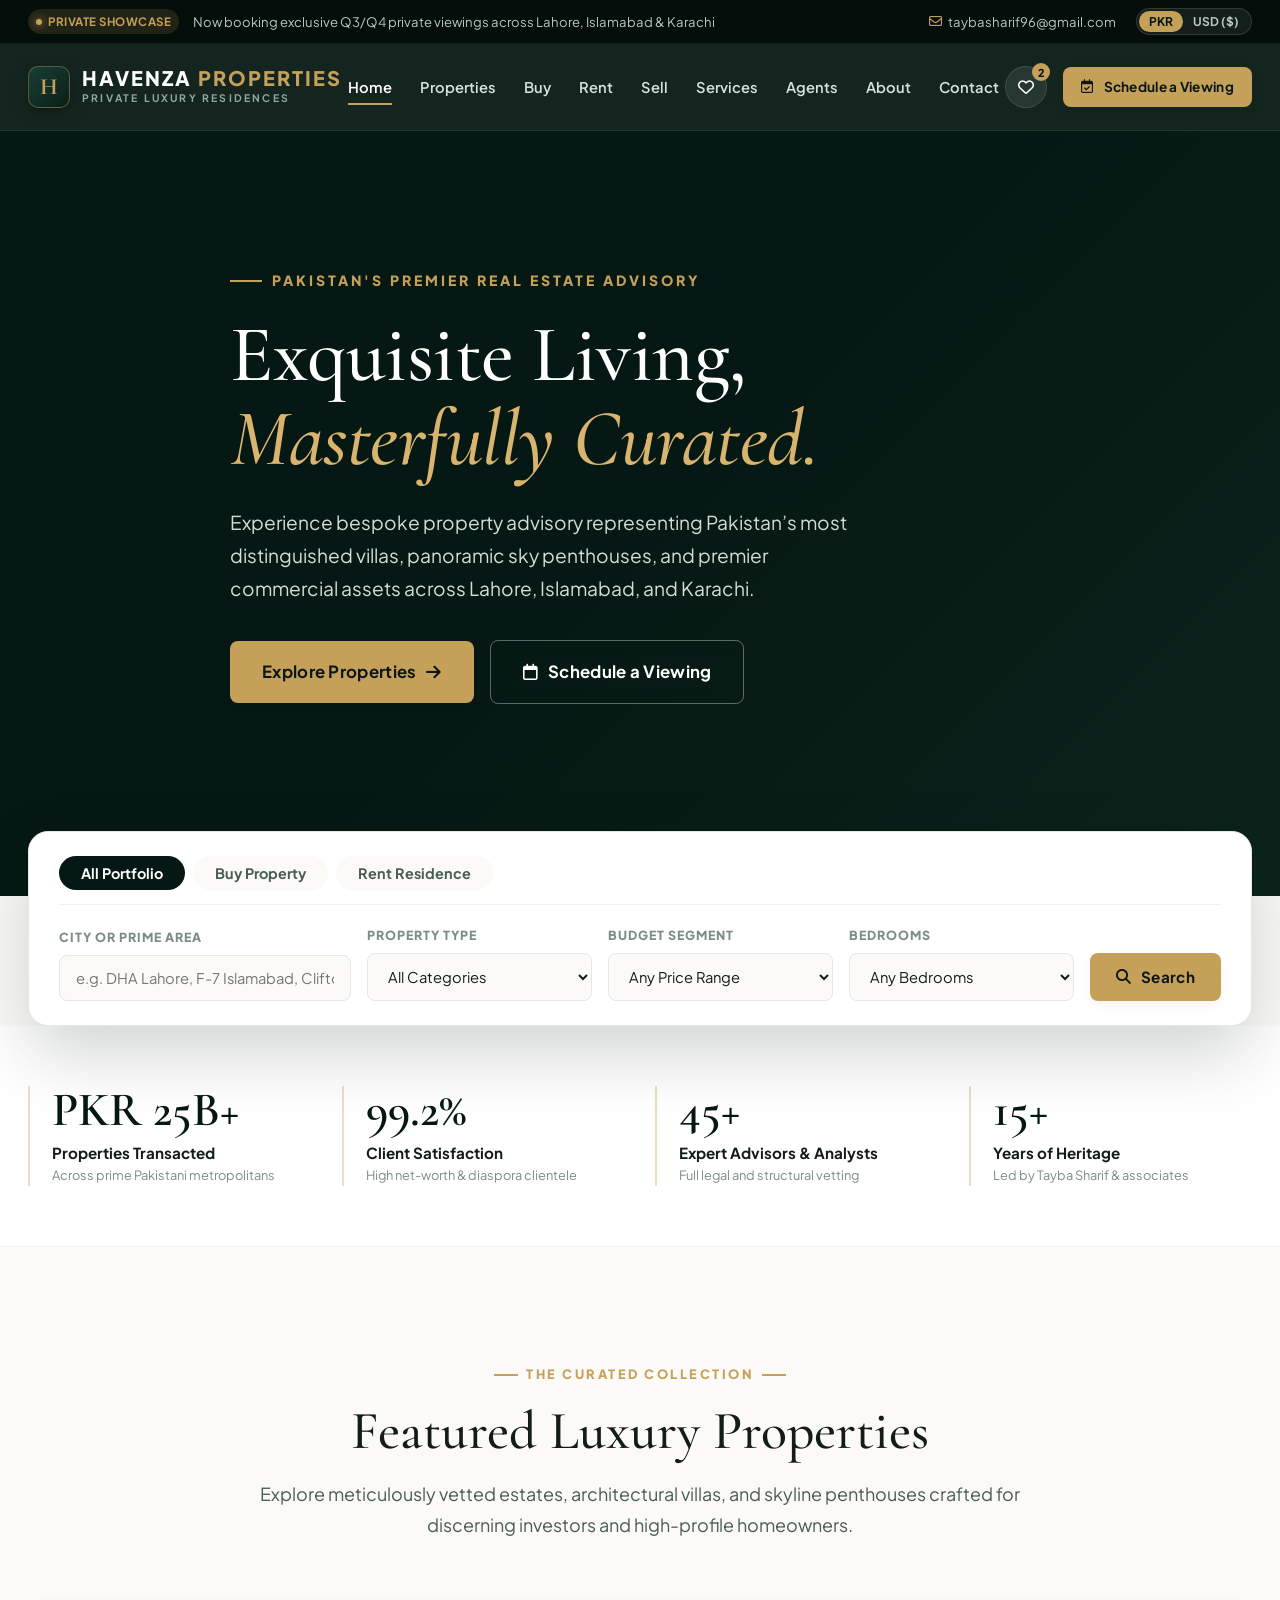
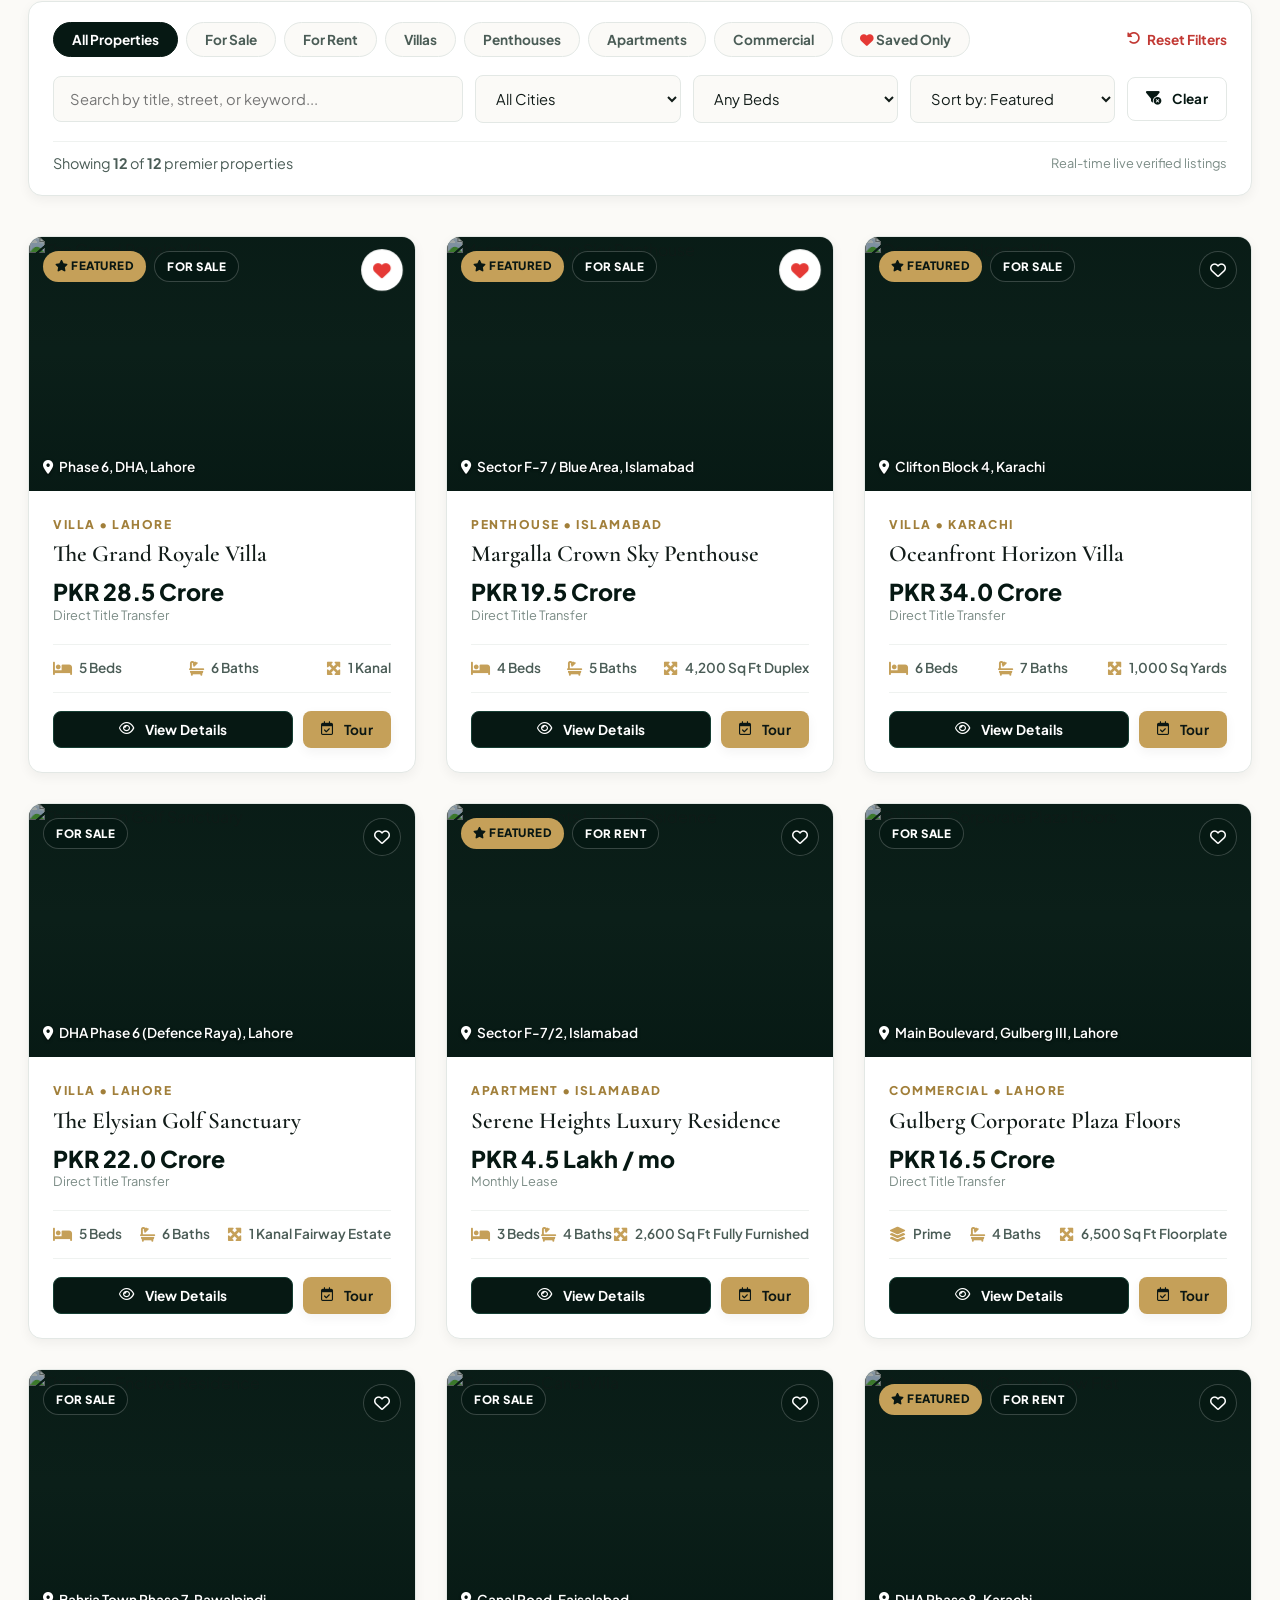
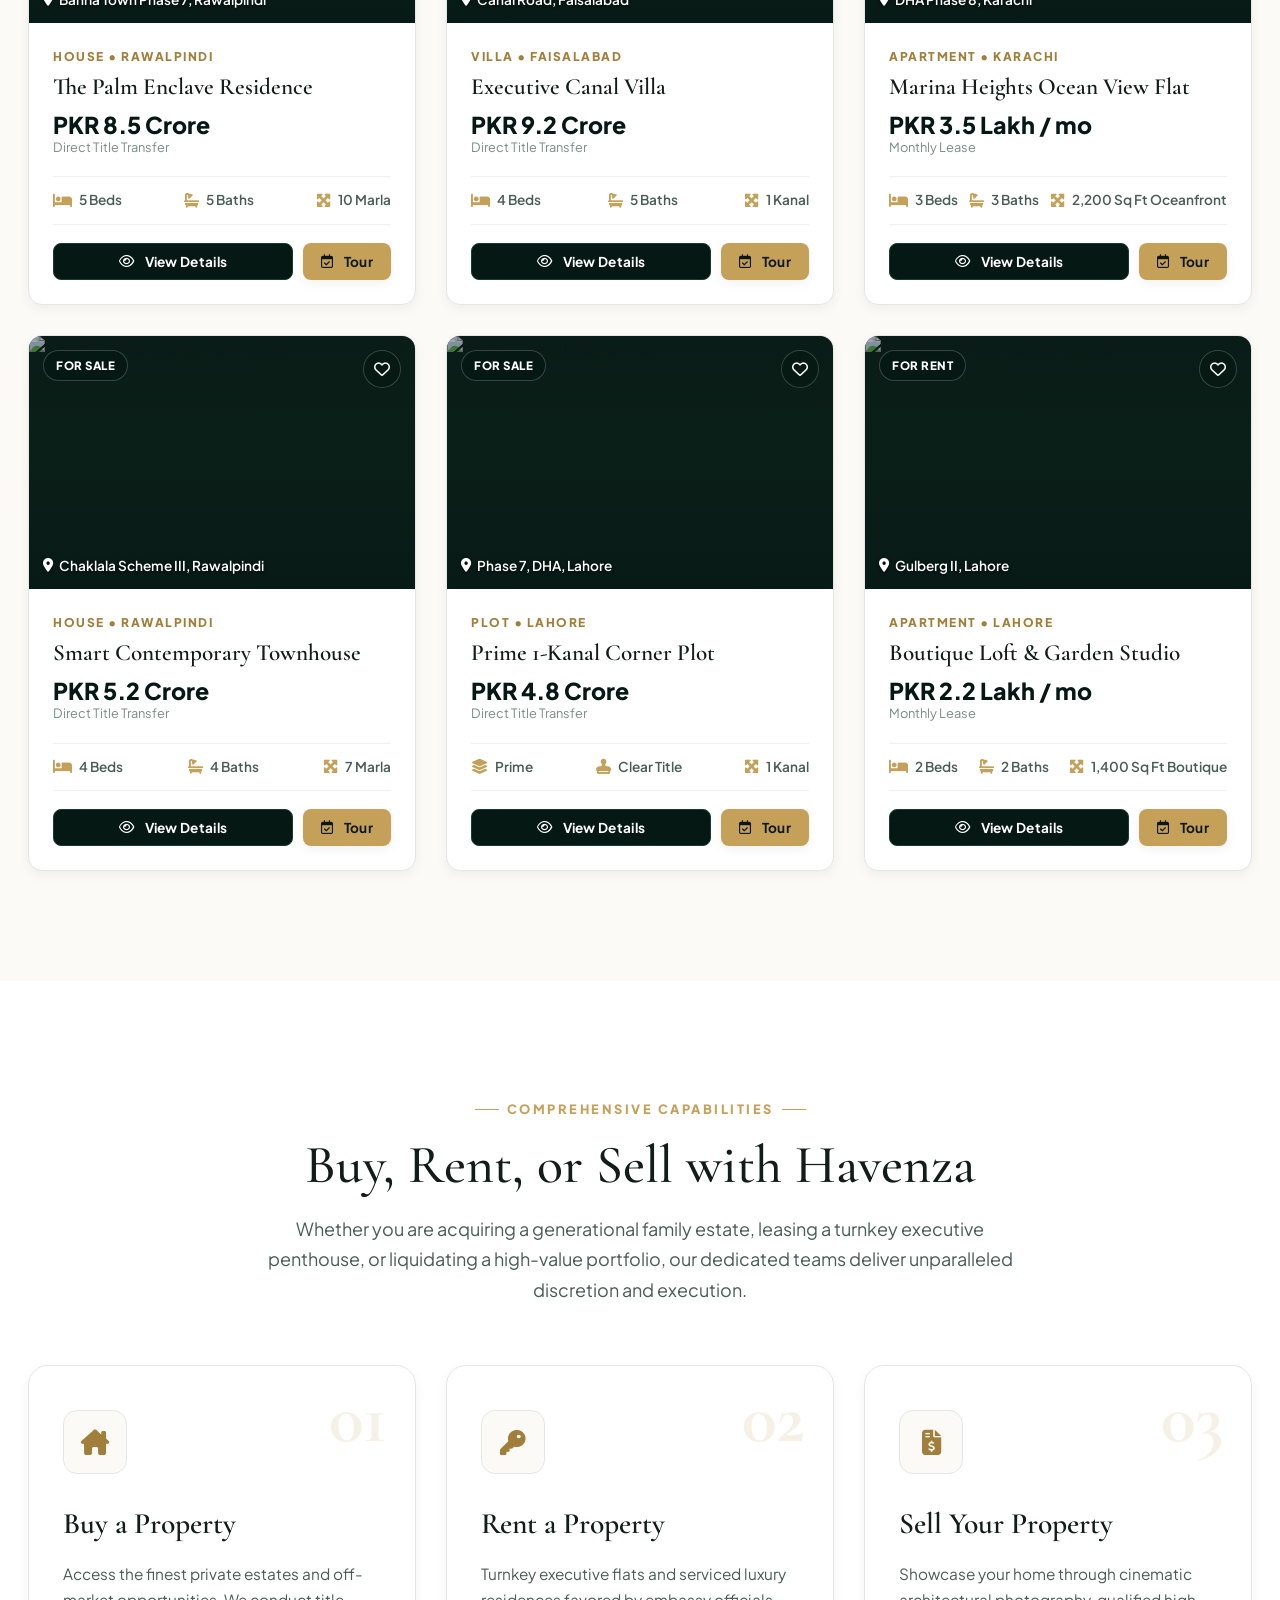
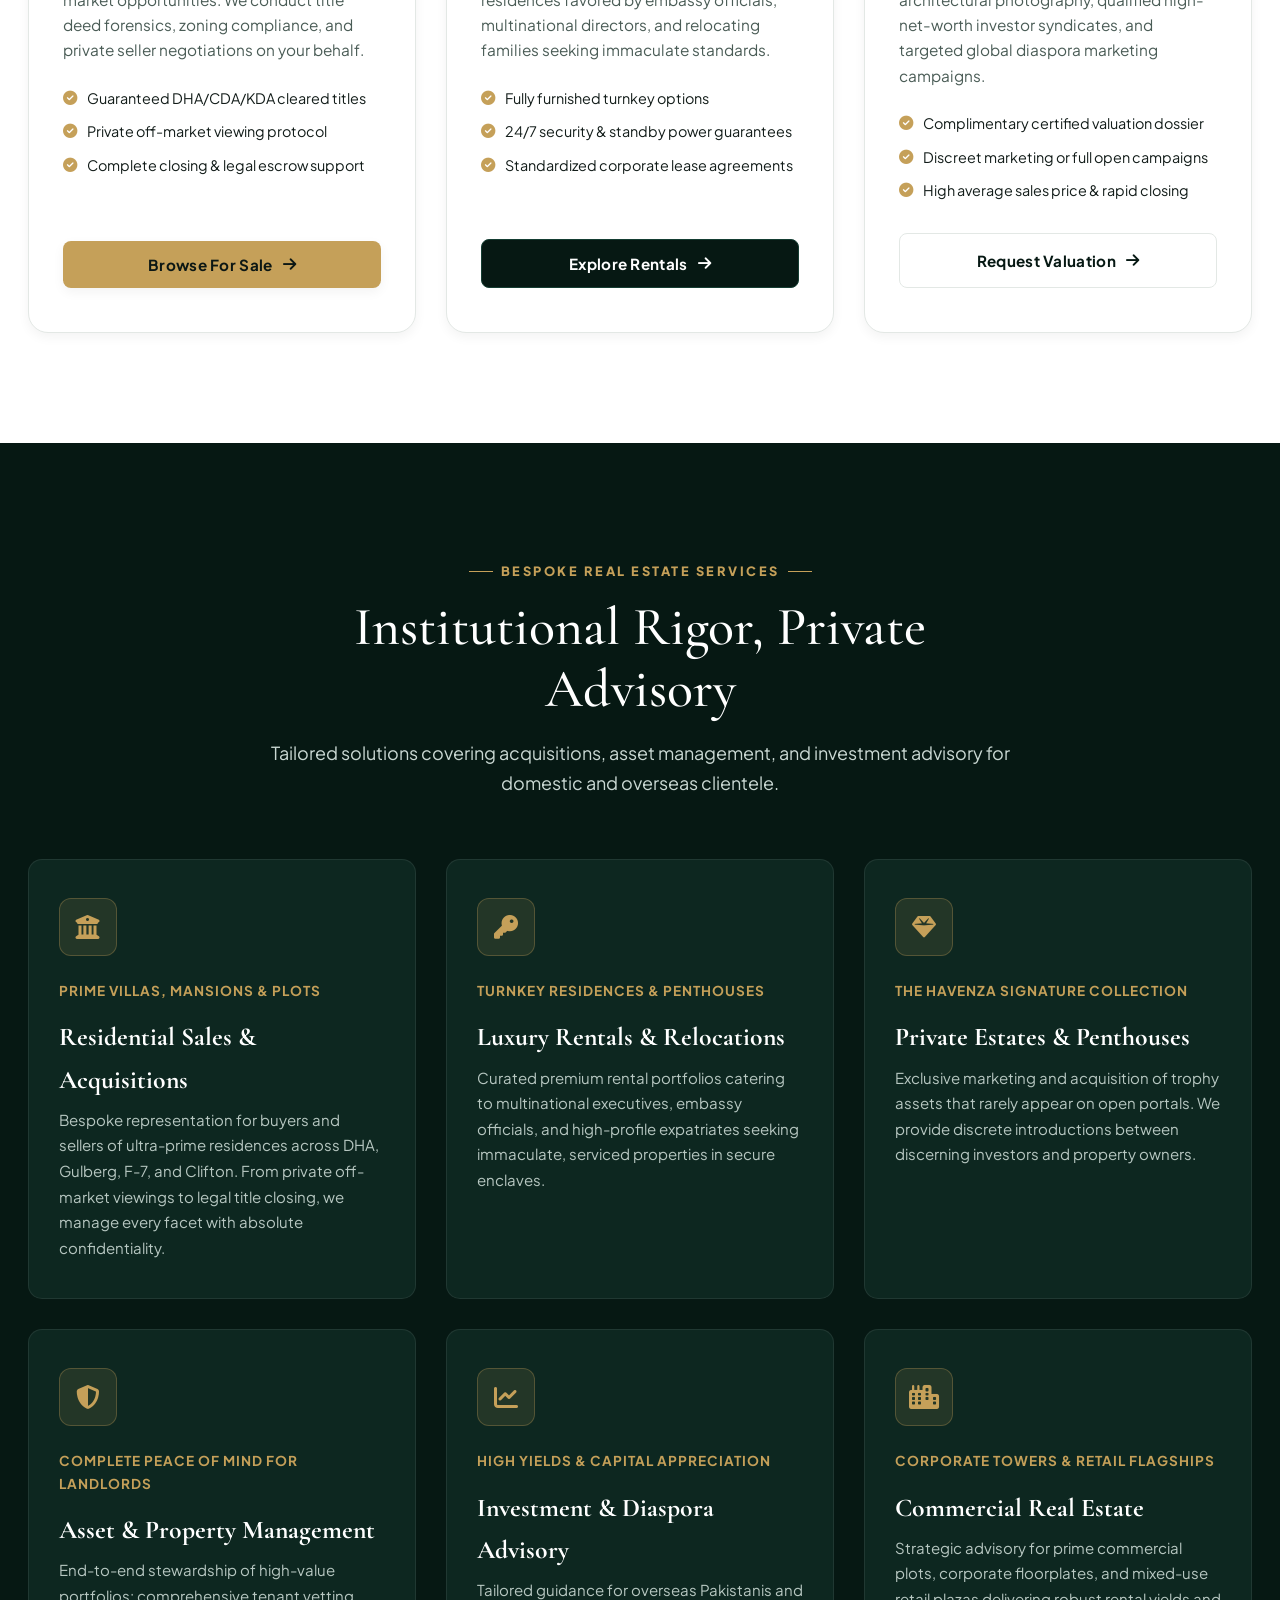
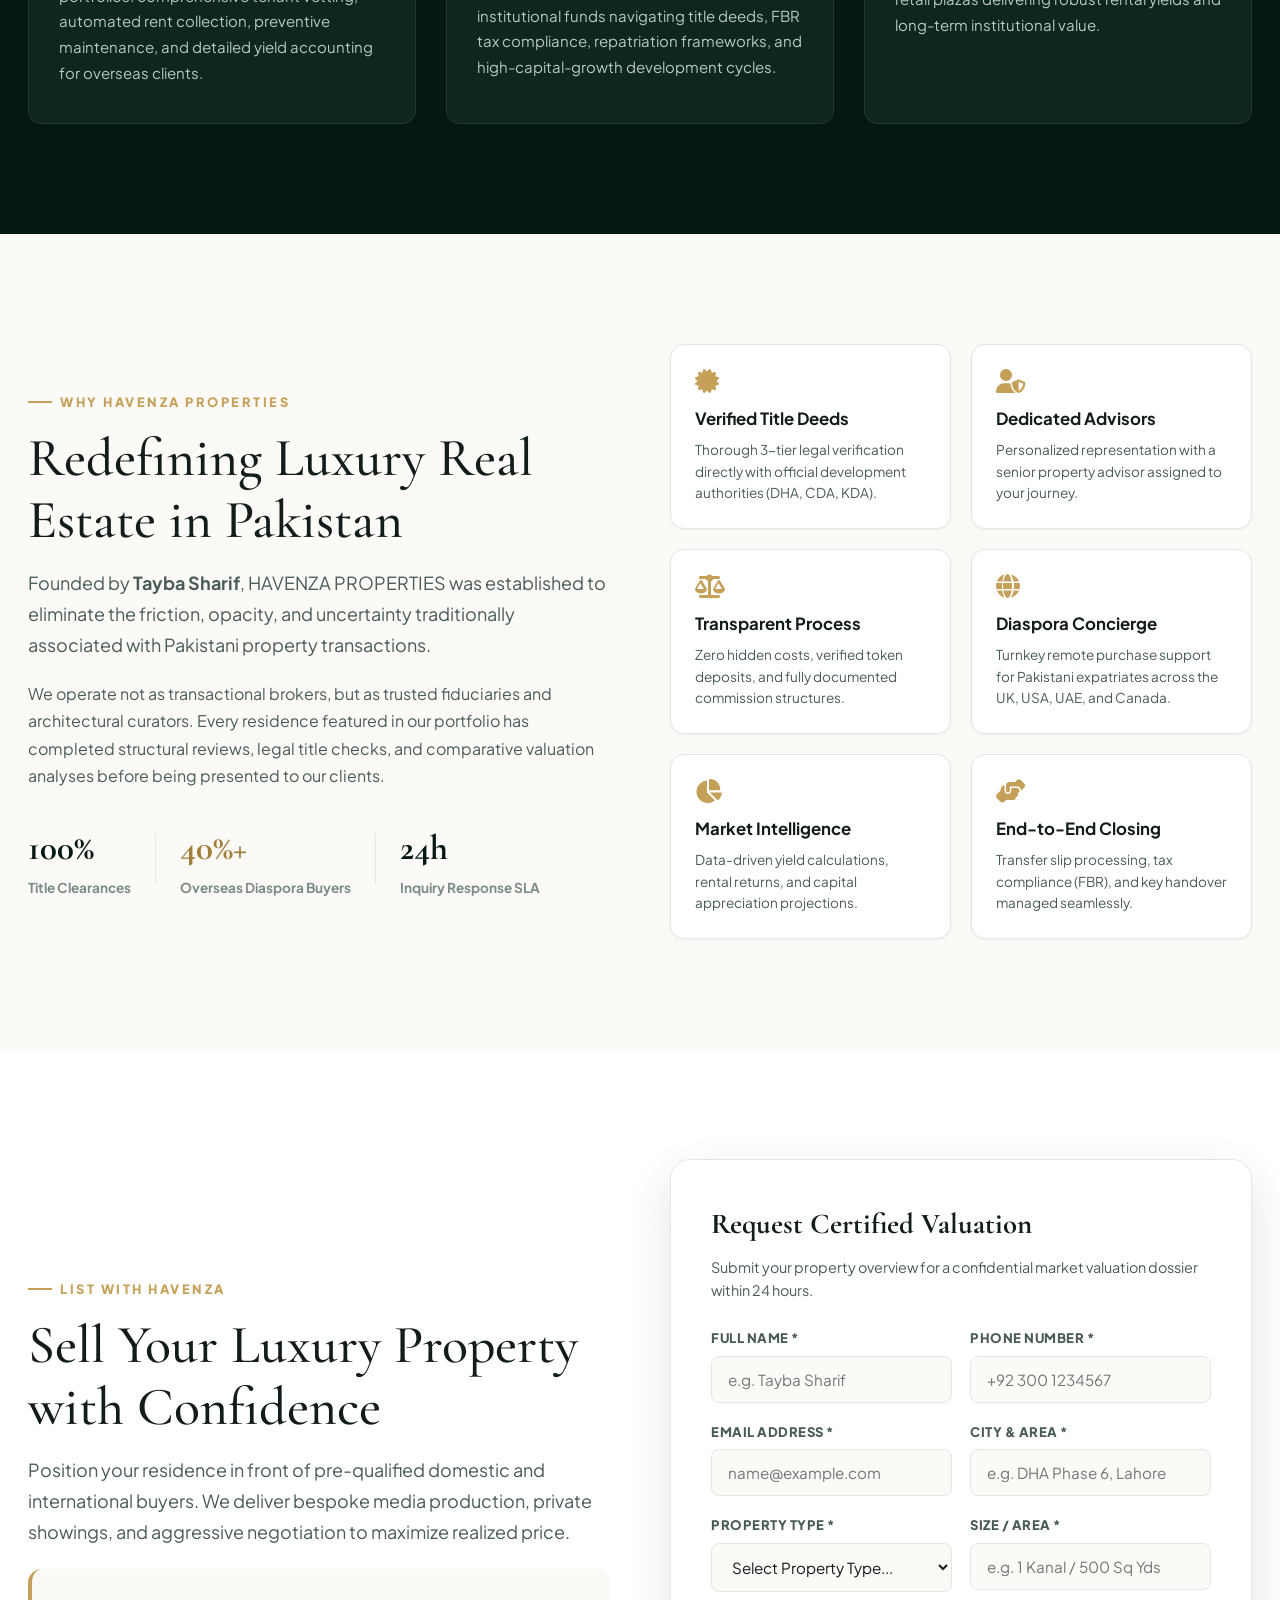
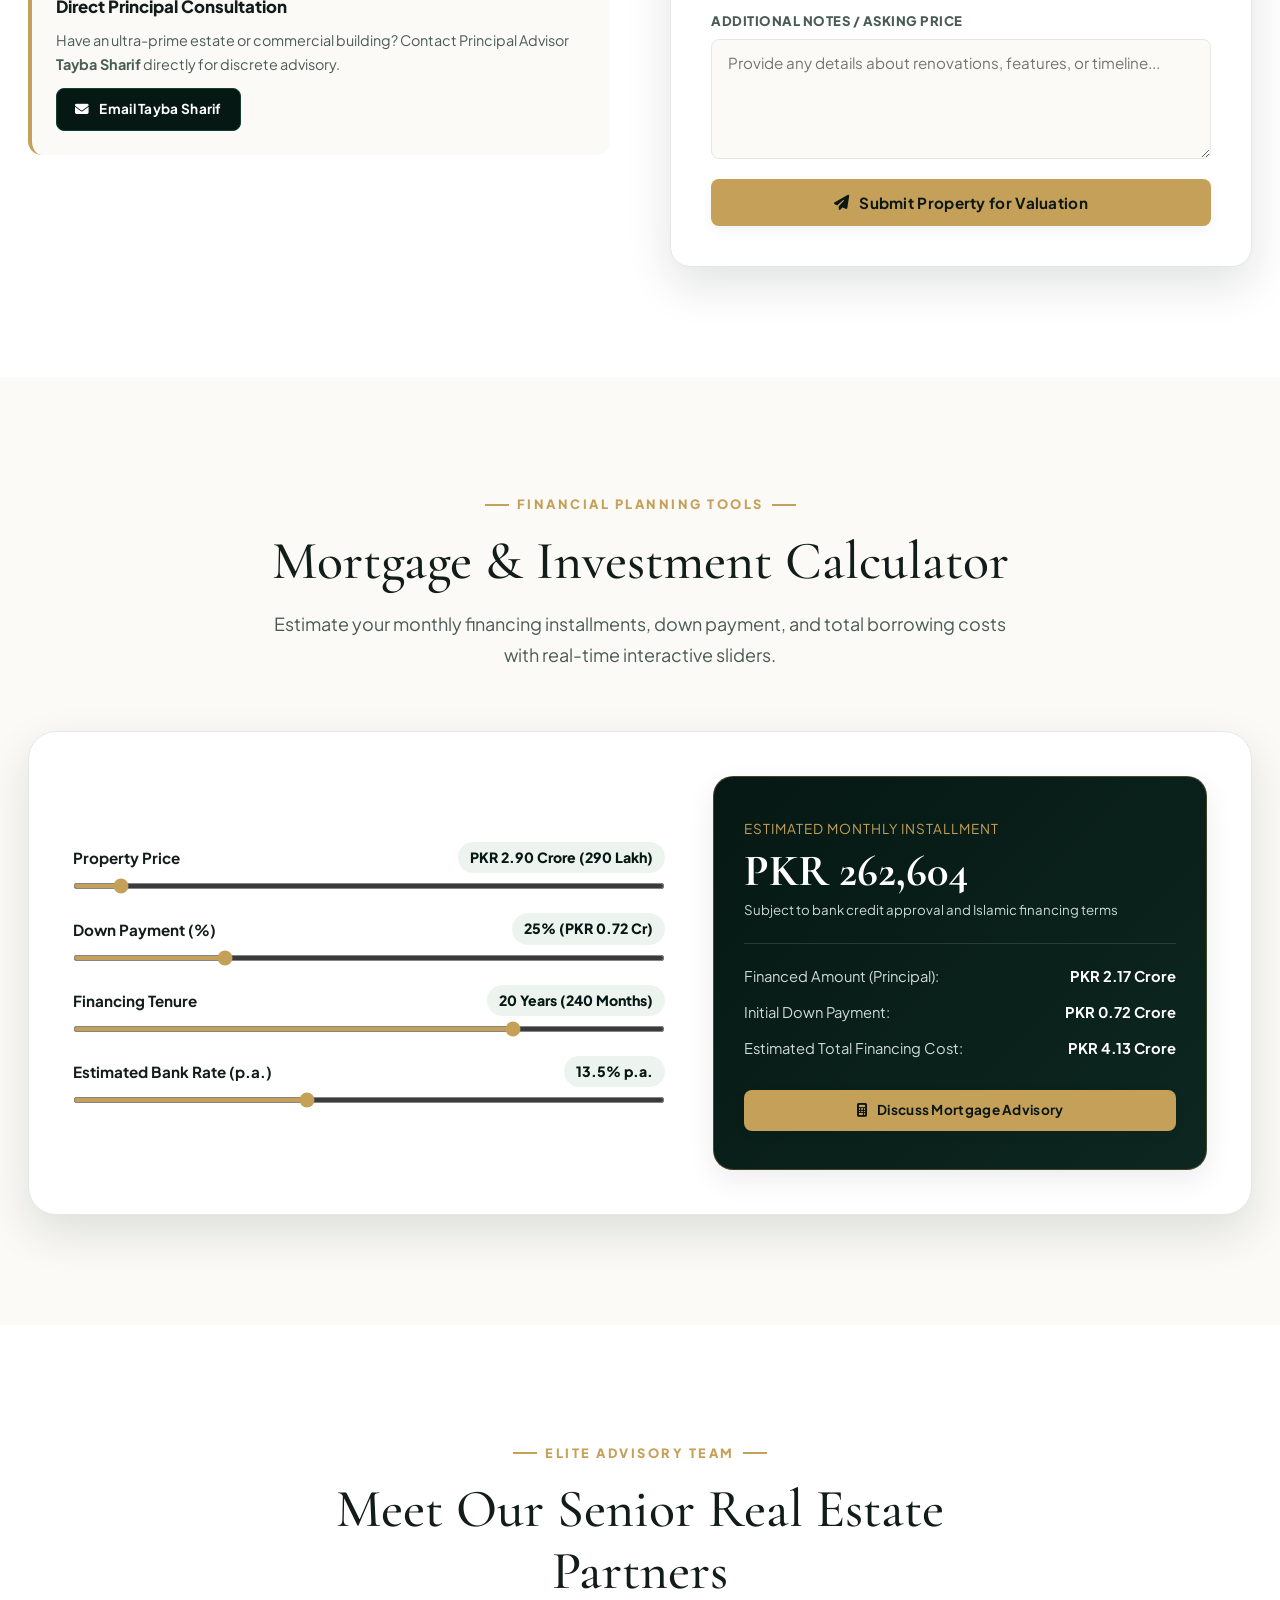
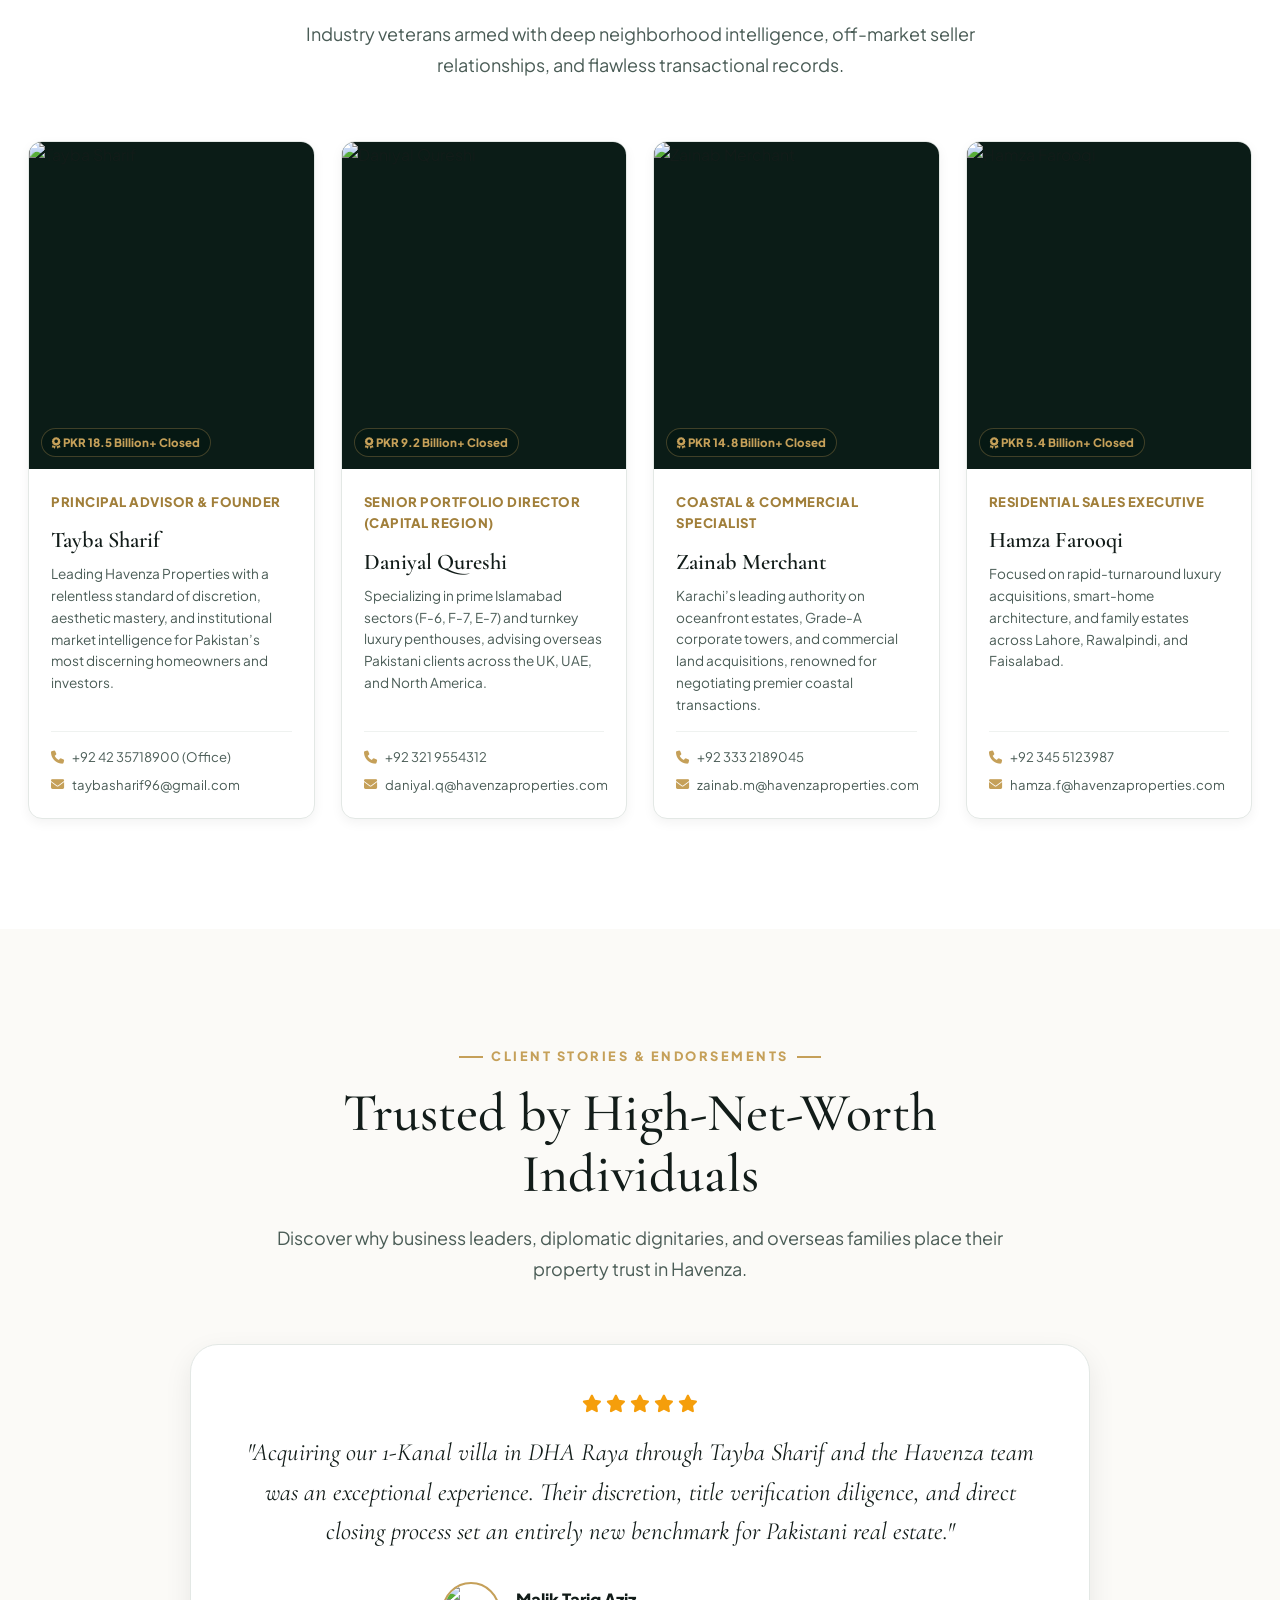
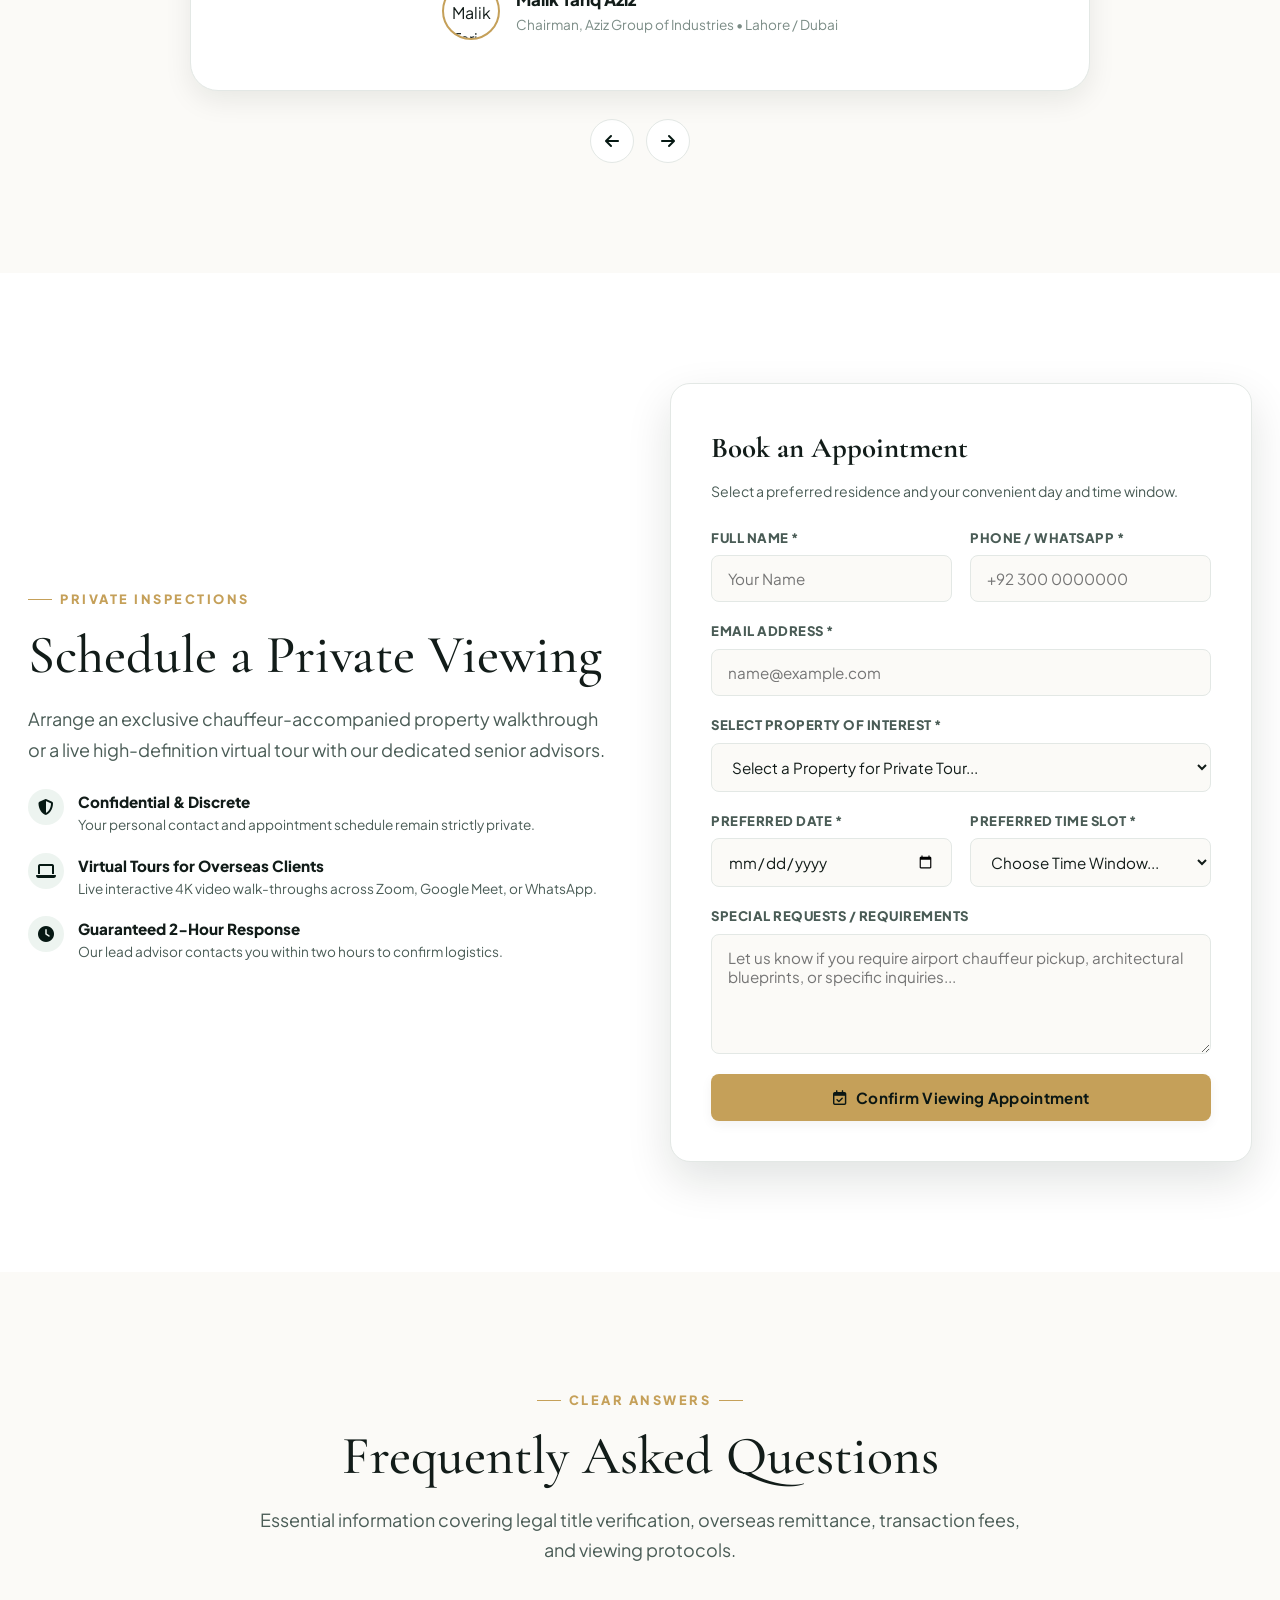
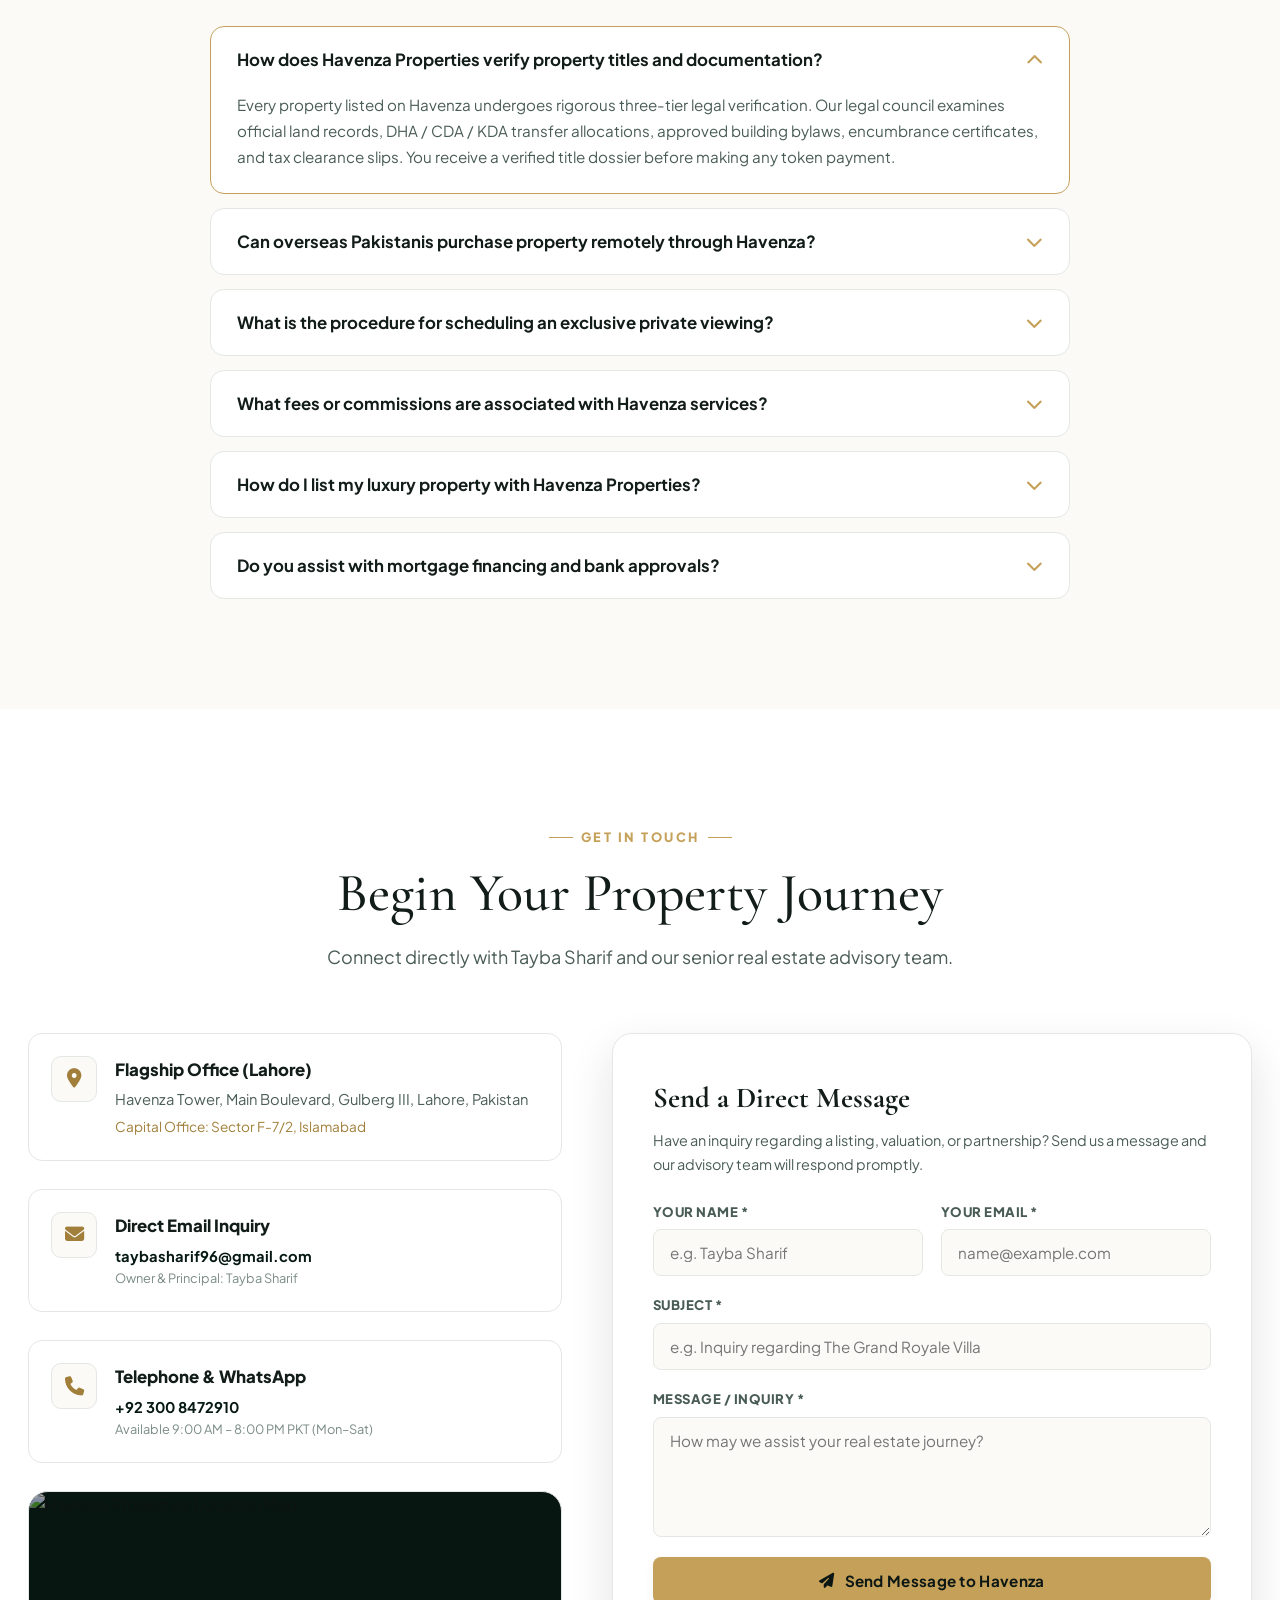
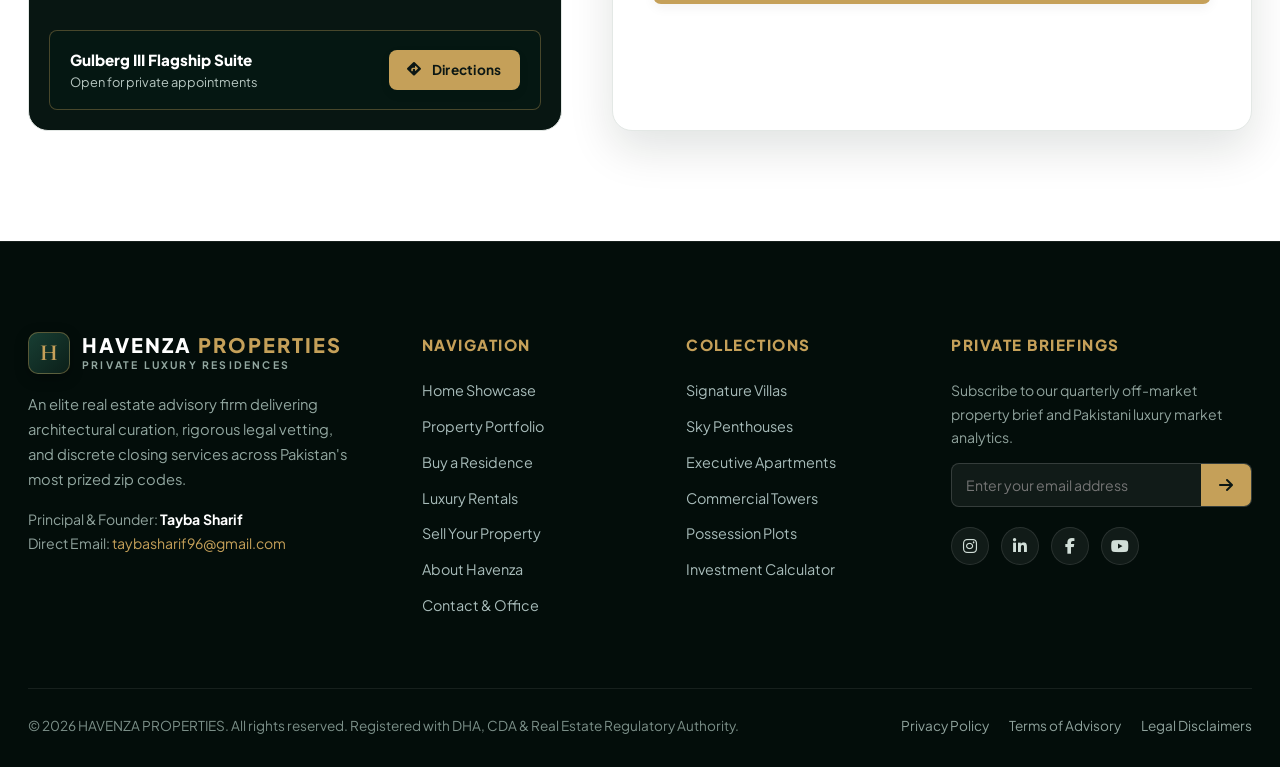
==== index.html @ 02f6a0b6 "Initial commit: Havenza Properties luxury real estate platform" ====
<!DOCTYPE html>
<html lang="en">
<head>
  <meta charset="UTF-8">
  <meta name="viewport" content="width=device-width, initial-scale=1.0">
  <meta name="description" content="HAVENZA PROPERTIES — Pakistan's premier luxury real estate advisory. Curated modern villas, penthouses, and prime commercial investments in Lahore, Islamabad, and Karachi.">
  <meta name="keywords" content="luxury real estate Pakistan, DHA Lahore villas, Islamabad penthouses, Clifton Karachi properties, Havenza Properties, high-end real estate">
  <meta name="author" content="Tayba Sharif — Havenza Properties">
  
  <title>HAVENZA PROPERTIES — Curated Luxury Real Estate & Private Residences</title>

  <!-- Google Fonts: Plus Jakarta Sans (Modern Clean UI) & Cormorant Garamond (High-End Luxury Editorial) -->
  <link rel="preconnect" href="https://fonts.googleapis.com">
  <link rel="preconnect" href="https://fonts.gstatic.com" crossorigin>
  <link href="https://fonts.googleapis.com/css2?family=Cormorant+Garamond:ital,wght@0,400;0,500;0,600;0,700;1,400;1,600&family=Plus+Jakarta+Sans:wght@300;400;500;600;700;800;900&display=swap" rel="stylesheet">

  <!-- Font Awesome Icons for Luxury Architecture & Navigation -->
  <link rel="stylesheet" href="https://cdnjs.cloudflare.com/ajax/libs/font-awesome/6.5.1/css/all.min.css" integrity="sha512-DTOQO9RWCH3ppGqcWaEA1BIZOC6xxalwEsw9c2QQeAIftl+Vegovlnee1c9QX4TctnWMn13TZye+giMm8e2LwA==" crossorigin="anonymous" referrerpolicy="no-referrer" />

  <!-- Core Design System Stylesheet -->
  <link rel="stylesheet" href="css/style.css">
</head>
<body>

  <!-- =========================================================================
       Top Global Announcement Bar (Currency Switch & Direct Line)
       ========================================================================= -->
  <div class="top-bar">
    <div class="container top-bar-inner">
      <div class="top-bar-left">
        <span class="live-badge"><span class="pulse-dot"></span> Private Showcase</span>
        <span>Now booking exclusive Q3/Q4 private viewings across Lahore, Islamabad & Karachi</span>
      </div>
      <div class="top-bar-right">
        <a href="mailto:taybasharif96@gmail.com" class="top-bar-contact">
          <i class="fa-regular fa-envelope" style="color: var(--color-gold);"></i>
          <span>taybasharif96@gmail.com</span>
        </a>
        <div class="currency-toggle" title="Switch Display Currency">
          <button class="currency-btn active" data-currency="PKR" onclick="HavenzaApp.setCurrency('PKR')">PKR</button>
          <button class="currency-btn" data-currency="USD" onclick="HavenzaApp.setCurrency('USD')">USD ($)</button>
        </div>
      </div>
    </div>
  </div>

  <!-- =========================================================================
       Header & Primary Navigation
       ========================================================================= -->
  <header class="site-header" id="siteHeader">
    <div class="container header-inner">
      <!-- Brand Logo -->
      <a href="#home" class="brand-logo" aria-label="HAVENZA PROPERTIES Homepage">
        <div class="brand-crest">H</div>
        <div class="brand-text">
          <div class="brand-name">HAVENZA <span>PROPERTIES</span></div>
          <div class="brand-tag">Private Luxury Residences</div>
        </div>
      </a>

      <!-- Desktop Navigation -->
      <nav class="primary-nav" aria-label="Main Navigation">
        <a href="#home" class="nav-link active">Home</a>
        <a href="#properties" class="nav-link">Properties</a>
        <a href="#trilogy" class="nav-link">Buy</a>
        <a href="#trilogy" class="nav-link">Rent</a>
        <a href="#sell" class="nav-link">Sell</a>
        <a href="#services" class="nav-link">Services</a>
        <a href="#agents" class="nav-link">Agents</a>
        <a href="#about" class="nav-link">About</a>
        <a href="#contact" class="nav-link">Contact</a>
      </nav>

      <!-- Header Action CTAs -->
      <div class="header-actions">
        <!-- Saved / Favorites Button -->
        <button class="fav-btn-header" 
                onclick="HavenzaApp.setPillFilter('favorites', 'true', document.getElementById('favPill'))" 
                title="View Saved Properties" 
                aria-label="View Saved Properties">
          <i class="fa-regular fa-heart"></i>
          <span class="fav-counter" id="favCounter">0</span>
        </button>

        <!-- Primary CTA: Schedule a Viewing -->
        <a href="#viewing" class="btn btn-primary btn-sm">
          <i class="fa-regular fa-calendar-check"></i>
          <span>Schedule a Viewing</span>
        </a>

        <!-- Mobile Hamburger Toggle -->
        <button class="hamburger-btn" id="hamburgerBtn" aria-label="Toggle mobile menu">
          <span></span>
          <span></span>
          <span></span>
        </button>
      </div>
    </div>
  </header>

  <!-- Mobile Drawer & Backdrop -->
  <div class="drawer-overlay" id="drawerOverlay"></div>
  <aside class="mobile-drawer" id="mobileDrawer" aria-label="Mobile Navigation">
    <div class="mobile-nav-links">
      <a href="#home" class="mobile-nav-link">Home <i class="fa-solid fa-angle-right"></i></a>
      <a href="#properties" class="mobile-nav-link">Properties <i class="fa-solid fa-angle-right"></i></a>
      <a href="#trilogy" class="mobile-nav-link">Buy & Rent <i class="fa-solid fa-angle-right"></i></a>
      <a href="#sell" class="mobile-nav-link">Sell Your Property <i class="fa-solid fa-angle-right"></i></a>
      <a href="#services" class="mobile-nav-link">Our Services <i class="fa-solid fa-angle-right"></i></a>
      <a href="#agents" class="mobile-nav-link">Our Agents <i class="fa-solid fa-angle-right"></i></a>
      <a href="#calculator" class="mobile-nav-link">Investment Calculator <i class="fa-solid fa-angle-right"></i></a>
      <a href="#about" class="mobile-nav-link">About Us <i class="fa-solid fa-angle-right"></i></a>
      <a href="#contact" class="mobile-nav-link">Contact <i class="fa-solid fa-angle-right"></i></a>
    </div>
    <div class="mobile-drawer-footer">
      <a href="#viewing" class="btn btn-primary" style="width: 100%;">
        <i class="fa-regular fa-calendar-check"></i> Schedule a Viewing
      </a>
      <div style="font-size: 0.85rem; color: #8fa29c; text-align: center;">
        Direct Contact: <a href="mailto:taybasharif96@gmail.com" style="color: var(--color-gold);">taybasharif96@gmail.com</a>
      </div>
    </div>
  </aside>

  <!-- =========================================================================
       Main Content
       ========================================================================= -->
  <main>
    
    <!-- Hero Section -->
    <section class="hero-section" id="home">
      <div class="hero-background"></div>
      <div class="hero-overlay"></div>
      <div class="container">
        <div class="hero-content">
          <div class="hero-kicker">Pakistan's Premier Real Estate Advisory</div>
          <h1 class="hero-title">Exquisite Living, <em>Masterfully Curated.</em></h1>
          <p class="hero-description">
            Experience bespoke property advisory representing Pakistan’s most distinguished villas, panoramic sky penthouses, and premier commercial assets across Lahore, Islamabad, and Karachi.
          </p>
          <div class="hero-ctas">
            <a href="#properties" class="btn btn-primary btn-lg">
              <span>Explore Properties</span>
              <i class="fa-solid fa-arrow-right"></i>
            </a>
            <a href="#viewing" class="btn btn-outline btn-lg">
              <i class="fa-regular fa-calendar"></i>
              <span>Schedule a Viewing</span>
            </a>
          </div>
        </div>
      </div>
    </section>

    <!-- Floating Property Search Console -->
    <div class="search-console-wrapper">
      <div class="search-console">
        <!-- Purpose Tabs (Buy / Rent) -->
        <div class="search-tabs">
          <button class="search-tab active" data-purpose="all">All Portfolio</button>
          <button class="search-tab" data-purpose="buy">Buy Property</button>
          <button class="search-tab" data-purpose="rent">Rent Residence</button>
        </div>

        <!-- Filter Inputs -->
        <div class="search-fields">
          <div class="field-group">
            <label class="field-label" for="heroLocation">City or Prime Area</label>
            <input type="text" id="heroLocation" class="field-input" placeholder="e.g. DHA Lahore, F-7 Islamabad, Clifton...">
          </div>

          <div class="field-group">
            <label class="field-label" for="heroType">Property Type</label>
            <select id="heroType" class="field-select">
              <option value="all">All Categories</option>
              <option value="Villa">Luxury Villa</option>
              <option value="Penthouse">Sky Penthouse</option>
              <option value="Apartment">Modern Apartment</option>
              <option value="House">Executive House</option>
              <option value="Commercial">Commercial Tower</option>
              <option value="Plot">Residential Plot</option>
            </select>
          </div>

          <div class="field-group">
            <label class="field-label" for="heroBudget">Budget Segment</label>
            <select id="heroBudget" class="field-select">
              <option value="all">Any Price Range</option>
              <option value="under-1cr">Under PKR 1 Crore</option>
              <option value="1cr-10cr">PKR 1 to 10 Crore</option>
              <option value="10cr-plus">PKR 10+ Crore (Ultra Luxury)</option>
              <option value="under-3lakh">Rent: Under PKR 3 Lakh/mo</option>
              <option value="3lakh-plus">Rent: PKR 3 Lakh+/mo</option>
            </select>
          </div>

          <div class="field-group">
            <label class="field-label" for="heroBedsQuick">Bedrooms</label>
            <select id="heroBedsQuick" class="field-select">
              <option value="all">Any Bedrooms</option>
              <option value="2">2 Bedrooms</option>
              <option value="3">3 Bedrooms</option>
              <option value="4">4 Bedrooms</option>
              <option value="5">5+ Bedrooms</option>
            </select>
          </div>

          <button class="btn btn-primary" style="height: 48px;" onclick="HavenzaApp.submitHeroSearch()">
            <i class="fa-solid fa-magnifying-glass"></i>
            <span>Search</span>
          </button>
        </div>
      </div>
    </div>

    <!-- Key Statistics & Trust Bar -->
    <section class="stats-bar">
      <div class="container">
        <div class="stats-grid">
          <div class="stat-item">
            <div class="stat-number">PKR 25B+</div>
            <div class="stat-label">Properties Transacted</div>
            <div class="stat-sub">Across prime Pakistani metropolitans</div>
          </div>
          <div class="stat-item">
            <div class="stat-number">99.2%</div>
            <div class="stat-label">Client Satisfaction</div>
            <div class="stat-sub">High net-worth & diaspora clientele</div>
          </div>
          <div class="stat-item">
            <div class="stat-number">45+</div>
            <div class="stat-label">Expert Advisors & Analysts</div>
            <div class="stat-sub">Full legal and structural vetting</div>
          </div>
          <div class="stat-item">
            <div class="stat-number">15+</div>
            <div class="stat-label">Years of Heritage</div>
            <div class="stat-sub">Led by Tayba Sharif & associates</div>
          </div>
        </div>
      </div>
    </section>

    <!-- =======================================================================
         Featured Properties & Filter Explorer
         ======================================================================= -->
    <section class="section section-cream" id="properties">
      <div class="container">
        <div class="section-header">
          <div class="kicker kicker-centered">The Curated Collection</div>
          <h2 class="section-title">Featured Luxury Properties</h2>
          <p class="section-lead">
            Explore meticulously vetted estates, architectural villas, and skyline penthouses crafted for discerning investors and high-profile homeowners.
          </p>
        </div>

        <!-- Filter Controls Container -->
        <div class="properties-controls">
          <!-- Filter Pills Row -->
          <div class="filter-pills-row">
            <div class="filter-pills">
              <button class="filter-pill active" data-val="all" onclick="HavenzaApp.setPillFilter('category', 'all', this)">All Properties</button>
              <button class="filter-pill" data-val="buy" onclick="HavenzaApp.setPillFilter('purpose', 'buy', this)">For Sale</button>
              <button class="filter-pill" data-val="rent" onclick="HavenzaApp.setPillFilter('purpose', 'rent', this)">For Rent</button>
              <button class="filter-pill" data-val="Villa" onclick="HavenzaApp.setPillFilter('category', 'Villa', this)">Villas</button>
              <button class="filter-pill" data-val="Penthouse" onclick="HavenzaApp.setPillFilter('category', 'Penthouse', this)">Penthouses</button>
              <button class="filter-pill" data-val="Apartment" onclick="HavenzaApp.setPillFilter('category', 'Apartment', this)">Apartments</button>
              <button class="filter-pill" data-val="Commercial" onclick="HavenzaApp.setPillFilter('category', 'Commercial', this)">Commercial</button>
              <button class="filter-pill" id="favPill" data-val="favs" onclick="HavenzaApp.setPillFilter('favorites', 'true', this)">
                <i class="fa-solid fa-heart" style="color: #e53935;"></i> Saved Only
              </button>
            </div>
            
            <button class="reset-filter-btn" onclick="HavenzaApp.resetFilters()">
              <i class="fa-solid fa-rotate-left"></i> Reset Filters
            </button>
          </div>

          <!-- Secondary Filters: Search Keyword, City, Bedrooms, Sorting -->
          <div class="filter-dropdowns-row">
            <input type="text" id="filterKeyword" class="field-input" placeholder="Search by title, street, or keyword...">
            
            <select id="filterCity" class="field-select">
              <option value="all">All Cities</option>
              <option value="Lahore">Lahore</option>
              <option value="Islamabad">Islamabad</option>
              <option value="Karachi">Karachi</option>
              <option value="Rawalpindi">Rawalpindi</option>
              <option value="Faisalabad">Faisalabad</option>
            </select>

            <select id="filterBeds" class="field-select">
              <option value="all">Any Beds</option>
              <option value="2">2 Bedrooms</option>
              <option value="3">3 Bedrooms</option>
              <option value="4">4 Bedrooms</option>
              <option value="5">5+ Bedrooms</option>
            </select>

            <select id="filterSort" class="field-select">
              <option value="default">Sort by: Featured</option>
              <option value="price-asc">Price: Low to High</option>
              <option value="price-desc">Price: High to Low</option>
              <option value="beds-desc">Most Bedrooms</option>
              <option value="newest">Recently Built</option>
            </select>

            <button class="btn btn-outline-dark btn-sm" style="height: 44px;" onclick="HavenzaApp.resetFilters()">
              <i class="fa-solid fa-filter-circle-xmark"></i> Clear
            </button>
          </div>

          <div class="results-info-bar">
            <span id="propertiesCount">Showing 12 premier properties</span>
            <span style="font-size: 0.8rem; color: var(--color-text-muted);">Real-time live verified listings</span>
          </div>
        </div>

        <!-- Property Grid Container -->
        <div class="properties-grid" id="propertiesGrid">
          <!-- Dynamically Injected by js/app.js -->
        </div>

      </div>
    </section>

    <!-- =======================================================================
         Buy / Rent / Sell Dedicated Trilogy Section
         ======================================================================= -->
    <section class="section section-white" id="trilogy">
      <div class="container">
        <div class="section-header">
          <div class="kicker kicker-centered">Comprehensive Capabilities</div>
          <h2 class="section-title">Buy, Rent, or Sell with Havenza</h2>
          <p class="section-lead">
            Whether you are acquiring a generational family estate, leasing a turnkey executive penthouse, or liquidating a high-value portfolio, our dedicated teams deliver unparalleled discretion and execution.
          </p>
        </div>

        <div class="trilogy-grid">
          <!-- Buy a Property Card -->
          <article class="trilogy-card">
            <div class="trilogy-number">01</div>
            <div class="trilogy-icon-wrapper">
              <i class="fa-solid fa-house-chimney"></i>
            </div>
            <h3 class="trilogy-title">Buy a Property</h3>
            <p class="trilogy-text">
              Access the finest private estates and off-market opportunities. We conduct title deed forensics, zoning compliance, and private seller negotiations on your behalf.
            </p>
            <div class="trilogy-points">
              <div class="trilogy-point"><i class="fa-solid fa-circle-check"></i> <span>Guaranteed DHA/CDA/KDA cleared titles</span></div>
              <div class="trilogy-point"><i class="fa-solid fa-circle-check"></i> <span>Private off-market viewing protocol</span></div>
              <div class="trilogy-point"><i class="fa-solid fa-circle-check"></i> <span>Complete closing & legal escrow support</span></div>
            </div>
            <button class="btn btn-primary" onclick="HavenzaApp.setPillFilter('purpose', 'buy', null); document.getElementById('properties').scrollIntoView({behavior:'smooth'});">
              <span>Browse For Sale</span>
              <i class="fa-solid fa-arrow-right"></i>
            </button>
          </article>

          <!-- Rent a Property Card -->
          <article class="trilogy-card">
            <div class="trilogy-number">02</div>
            <div class="trilogy-icon-wrapper">
              <i class="fa-solid fa-key"></i>
            </div>
            <h3 class="trilogy-title">Rent a Property</h3>
            <p class="trilogy-text">
              Turnkey executive flats and serviced luxury residences favored by embassy officials, multinational directors, and relocating families seeking immaculate standards.
            </p>
            <div class="trilogy-points">
              <div class="trilogy-point"><i class="fa-solid fa-circle-check"></i> <span>Fully furnished turnkey options</span></div>
              <div class="trilogy-point"><i class="fa-solid fa-circle-check"></i> <span>24/7 security & standby power guarantees</span></div>
              <div class="trilogy-point"><i class="fa-solid fa-circle-check"></i> <span>Standardized corporate lease agreements</span></div>
            </div>
            <button class="btn btn-dark" onclick="HavenzaApp.setPillFilter('purpose', 'rent', null); document.getElementById('properties').scrollIntoView({behavior:'smooth'});">
              <span>Explore Rentals</span>
              <i class="fa-solid fa-arrow-right"></i>
            </button>
          </article>

          <!-- Sell Your Property Card -->
          <article class="trilogy-card">
            <div class="trilogy-number">03</div>
            <div class="trilogy-icon-wrapper">
              <i class="fa-solid fa-file-invoice-dollar"></i>
            </div>
            <h3 class="trilogy-title">Sell Your Property</h3>
            <p class="trilogy-text">
              Showcase your home through cinematic architectural photography, qualified high-net-worth investor syndicates, and targeted global diaspora marketing campaigns.
            </p>
            <div class="trilogy-points">
              <div class="trilogy-point"><i class="fa-solid fa-circle-check"></i> <span>Complimentary certified valuation dossier</span></div>
              <div class="trilogy-point"><i class="fa-solid fa-circle-check"></i> <span>Discreet marketing or full open campaigns</span></div>
              <div class="trilogy-point"><i class="fa-solid fa-circle-check"></i> <span>High average sales price & rapid closing</span></div>
            </div>
            <a href="#sell" class="btn btn-outline-dark">
              <span>Request Valuation</span>
              <i class="fa-solid fa-arrow-right"></i>
            </a>
          </article>
        </div>
      </div>
    </section>

    <!-- =======================================================================
         Our Services Section
         ======================================================================= -->
    <section class="section section-dark" id="services">
      <div class="container">
        <div class="section-header">
          <div class="kicker kicker-centered">Bespoke Real Estate Services</div>
          <h2 class="section-title">Institutional Rigor, Private Advisory</h2>
          <p class="section-lead">
            Tailored solutions covering acquisitions, asset management, and investment advisory for domestic and overseas clientele.
          </p>
        </div>

        <div class="services-grid" id="servicesGrid">
          <!-- Dynamically Injected by js/app.js -->
        </div>
      </div>
    </section>

    <!-- =======================================================================
         Why Choose Us & Brand Heritage Section
         ======================================================================= -->
    <section class="section section-cream" id="about">
      <div class="container">
        <div class="split-layout">
          <!-- Story & Heritage -->
          <div>
            <div class="kicker">Why Havenza Properties</div>
            <h2 class="section-title">Redefining Luxury Real Estate in Pakistan</h2>
            <p class="section-lead" style="margin-bottom: 20px;">
              Founded by <strong>Tayba Sharif</strong>, HAVENZA PROPERTIES was established to eliminate the friction, opacity, and uncertainty traditionally associated with Pakistani property transactions.
            </p>
            <p style="color: var(--color-text-secondary); line-height: 1.7; margin-bottom: 24px;">
              We operate not as transactional brokers, but as trusted fiduciaries and architectural curators. Every residence featured in our portfolio has completed structural reviews, legal title checks, and comparative valuation analyses before being presented to our clients.
            </p>
            <div style="display: flex; gap: 24px; margin-top: 30px; align-items: center;">
              <div>
                <div style="font-family: var(--font-serif); font-size: 2.2rem; font-weight: 700; color: var(--color-primary);">100%</div>
                <div style="font-size: 0.85rem; font-weight: 700; color: var(--color-text-muted);">Title Clearances</div>
              </div>
              <div style="width: 1px; height: 50px; background-color: var(--color-border);"></div>
              <div>
                <div style="font-family: var(--font-serif); font-size: 2.2rem; font-weight: 700; color: var(--color-gold-dark);">40%+</div>
                <div style="font-size: 0.85rem; font-weight: 700; color: var(--color-text-muted);">Overseas Diaspora Buyers</div>
              </div>
              <div style="width: 1px; height: 50px; background-color: var(--color-border);"></div>
              <div>
                <div style="font-family: var(--font-serif); font-size: 2.2rem; font-weight: 700; color: var(--color-primary);">24h</div>
                <div style="font-size: 0.85rem; font-weight: 700; color: var(--color-text-muted);">Inquiry Response SLA</div>
              </div>
            </div>
          </div>

          <!-- Feature Grid Mini Cards -->
          <div class="features-grid-mini">
            <div class="feature-mini-card">
              <i class="fa-solid fa-certificate"></i>
              <h4>Verified Title Deeds</h4>
              <p>Thorough 3-tier legal verification directly with official development authorities (DHA, CDA, KDA).</p>
            </div>
            <div class="feature-mini-card">
              <i class="fa-solid fa-user-shield"></i>
              <h4>Dedicated Advisors</h4>
              <p>Personalized representation with a senior property advisor assigned to your journey.</p>
            </div>
            <div class="feature-mini-card">
              <i class="fa-solid fa-scale-balanced"></i>
              <h4>Transparent Process</h4>
              <p>Zero hidden costs, verified token deposits, and fully documented commission structures.</p>
            </div>
            <div class="feature-mini-card">
              <i class="fa-solid fa-globe"></i>
              <h4>Diaspora Concierge</h4>
              <p>Turnkey remote purchase support for Pakistani expatriates across the UK, USA, UAE, and Canada.</p>
            </div>
            <div class="feature-mini-card">
              <i class="fa-solid fa-chart-pie"></i>
              <h4>Market Intelligence</h4>
              <p>Data-driven yield calculations, rental returns, and capital appreciation projections.</p>
            </div>
            <div class="feature-mini-card">
              <i class="fa-solid fa-handshake-angle"></i>
              <h4>End-to-End Closing</h4>
              <p>Transfer slip processing, tax compliance (FBR), and key handover managed seamlessly.</p>
            </div>
          </div>
        </div>
      </div>
    </section>

    <!-- =======================================================================
         Sell Your Property Valuation Form Section
         ======================================================================= -->
    <section class="section section-white" id="sell">
      <div class="container">
        <div class="split-layout">
          <div>
            <div class="kicker">List with Havenza</div>
            <h2 class="section-title">Sell Your Luxury Property with Confidence</h2>
            <p class="section-lead" style="margin-bottom: 22px;">
              Position your residence in front of pre-qualified domestic and international buyers. We deliver bespoke media production, private showings, and aggressive negotiation to maximize realized price.
            </p>
            <div style="background: var(--color-cream); border-radius: var(--radius-md); padding: 24px; border-left: 4px solid var(--color-gold);">
              <h4 style="font-size: 1.05rem; font-weight: 800; margin-bottom: 8px;">Direct Principal Consultation</h4>
              <p style="font-size: 0.9rem; color: var(--color-text-secondary); margin-bottom: 12px;">
                Have an ultra-prime estate or commercial building? Contact Principal Advisor <strong>Tayba Sharif</strong> directly for discrete advisory.
              </p>
              <a href="mailto:taybasharif96@gmail.com?subject=Direct%20Property%20Listing%20Consultation" class="btn btn-dark btn-sm">
                <i class="fa-solid fa-envelope"></i> Email Tayba Sharif
              </a>
            </div>
          </div>

          <!-- Valuation Submission Form -->
          <div class="form-card">
            <h3 style="font-family: var(--font-serif); font-size: 1.8rem; margin-bottom: 8px;">Request Certified Valuation</h3>
            <p style="font-size: 0.9rem; color: var(--color-text-secondary); margin-bottom: 24px;">
              Submit your property overview for a confidential market valuation dossier within 24 hours.
            </p>

            <form id="sellForm">
              <div class="form-grid">
                <div class="form-group">
                  <label class="form-label" for="sellName">Full Name *</label>
                  <input type="text" id="sellName" class="form-input" placeholder="e.g. Tayba Sharif" required>
                </div>

                <div class="form-group">
                  <label class="form-label" for="sellPhone">Phone Number *</label>
                  <input type="tel" id="sellPhone" class="form-input" placeholder="+92 300 1234567" required>
                </div>

                <div class="form-group">
                  <label class="form-label" for="sellEmail">Email Address *</label>
                  <input type="email" id="sellEmail" class="form-input" placeholder="name@example.com" required>
                </div>

                <div class="form-group">
                  <label class="form-label" for="sellLocation">City & Area *</label>
                  <input type="text" id="sellLocation" class="form-input" placeholder="e.g. DHA Phase 6, Lahore" required>
                </div>

                <div class="form-group">
                  <label class="form-label" for="sellType">Property Type *</label>
                  <select id="sellType" class="form-select" required>
                    <option value="">Select Property Type...</option>
                    <option value="Villa">Luxury Villa</option>
                    <option value="Penthouse">Sky Penthouse</option>
                    <option value="House">Executive House</option>
                    <option value="Apartment">Apartment</option>
                    <option value="Commercial">Commercial Plaza / Floor</option>
                    <option value="Plot">Residential Plot</option>
                  </select>
                </div>

                <div class="form-group">
                  <label class="form-label" for="sellSize">Size / Area *</label>
                  <input type="text" id="sellSize" class="form-input" placeholder="e.g. 1 Kanal / 500 Sq Yds" required>
                </div>

                <div class="form-group col-span-2">
                  <label class="form-label" for="sellNotes">Additional Notes / Asking Price</label>
                  <textarea id="sellNotes" class="form-textarea" placeholder="Provide any details about renovations, features, or timeline..."></textarea>
                </div>
              </div>

              <button type="submit" class="btn btn-primary" style="width: 100%; margin-top: 20px;">
                <i class="fa-solid fa-paper-plane"></i>
                <span>Submit Property for Valuation</span>
              </button>
            </form>
          </div>
        </div>
      </div>
    </section>

    <!-- =======================================================================
         Interactive Mortgage & Investment Calculator
         ======================================================================= -->
    <section class="section section-cream" id="calculator">
      <div class="container">
        <div class="section-header">
          <div class="kicker kicker-centered">Financial Planning Tools</div>
          <h2 class="section-title">Mortgage & Investment Calculator</h2>
          <p class="section-lead">
            Estimate your monthly financing installments, down payment, and total borrowing costs with real-time interactive sliders.
          </p>
        </div>

        <div class="calculator-card">
          <div class="calc-grid">
            <!-- Range Sliders -->
            <div class="calc-inputs">
              <!-- Property Price Slider -->
              <div class="calc-range-group">
                <div class="calc-label-row">
                  <span>Property Price</span>
                  <span class="calc-val-badge" id="calcPriceVal">PKR 2.85 Crore</span>
                </div>
                <input type="range" id="calcPrice" class="calc-slider" min="5000000" max="350000000" step="1000000" value="28500000">
              </div>

              <!-- Down Payment Slider -->
              <div class="calc-range-group">
                <div class="calc-label-row">
                  <span>Down Payment (%)</span>
                  <span class="calc-val-badge" id="calcDownVal">25% (PKR 71.25 Lakh)</span>
                </div>
                <input type="range" id="calcDown" class="calc-slider" min="10" max="70" step="5" value="25">
              </div>

              <!-- Loan Tenure Slider -->
              <div class="calc-range-group">
                <div class="calc-label-row">
                  <span>Financing Tenure</span>
                  <span class="calc-val-badge" id="calcTenureVal">20 Years</span>
                </div>
                <input type="range" id="calcTenure" class="calc-slider" min="5" max="25" step="1" value="20">
              </div>

              <!-- Interest Rate Slider -->
              <div class="calc-range-group">
                <div class="calc-label-row">
                  <span>Estimated Bank Rate (p.a.)</span>
                  <span class="calc-val-badge" id="calcRateVal">13.5% p.a.</span>
                </div>
                <input type="range" id="calcRate" class="calc-slider" min="8" max="22" step="0.5" value="13.5">
              </div>
            </div>

            <!-- Calculated Results Card -->
            <div class="calc-results-card">
              <div class="calc-main-result">
                <span>Estimated Monthly Installment</span>
                <h3 id="calcMonthlyResult">PKR 258,400</h3>
                <small style="color: #cad8d3;">Subject to bank credit approval and Islamic financing terms</small>
              </div>

              <div class="calc-breakdown-list">
                <div class="calc-breakdown-item">
                  <span>Financed Amount (Principal):</span>
                  <strong id="calcLoanAmount">PKR 2.14 Crore</strong>
                </div>
                <div class="calc-breakdown-item">
                  <span>Initial Down Payment:</span>
                  <strong id="calcDownAmount">PKR 71.25 Lakh</strong>
                </div>
                <div class="calc-breakdown-item">
                  <span>Estimated Total Financing Cost:</span>
                  <strong id="calcTotalInterest">PKR 4.06 Crore</strong>
                </div>
              </div>

              <a href="#viewing" class="btn btn-primary btn-sm" style="margin-top: 10px;">
                <i class="fa-solid fa-calculator"></i> Discuss Mortgage Advisory
              </a>
            </div>
          </div>
        </div>
      </div>
    </section>

    <!-- =======================================================================
         Our Elite Agents & Advisors Section
         ======================================================================= -->
    <section class="section section-white" id="agents">
      <div class="container">
        <div class="section-header">
          <div class="kicker kicker-centered">Elite Advisory Team</div>
          <h2 class="section-title">Meet Our Senior Real Estate Partners</h2>
          <p class="section-lead">
            Industry veterans armed with deep neighborhood intelligence, off-market seller relationships, and flawless transactional records.
          </p>
        </div>

        <div class="agents-grid" id="agentsGrid">
          <!-- Dynamically Injected by js/app.js -->
        </div>
      </div>
    </section>

    <!-- =======================================================================
         Client Testimonials Section (Interactive Carousel)
         ======================================================================= -->
    <section class="section section-cream">
      <div class="container">
        <div class="section-header">
          <div class="kicker kicker-centered">Client Stories & Endorsements</div>
          <h2 class="section-title">Trusted by High-Net-Worth Individuals</h2>
          <p class="section-lead">
            Discover why business leaders, diplomatic dignitaries, and overseas families place their property trust in Havenza.
          </p>
        </div>

        <div class="testimonials-wrapper" id="testimonialWrapper">
          <!-- Dynamically Injected by js/app.js -->
        </div>
      </div>
    </section>

    <!-- =======================================================================
         Schedule a Viewing Section & Interactive Form
         ======================================================================= -->
    <section class="section section-white" id="viewing">
      <div class="container">
        <div class="split-layout">
          <div>
            <div class="kicker">Private Inspections</div>
            <h2 class="section-title">Schedule a Private Viewing</h2>
            <p class="section-lead" style="margin-bottom: 24px;">
              Arrange an exclusive chauffeur-accompanied property walkthrough or a live high-definition virtual tour with our dedicated senior advisors.
            </p>

            <div style="display: flex; flex-direction: column; gap: 16px;">
              <div style="display: flex; align-items: flex-start; gap: 14px;">
                <div style="width: 36px; height: 36px; border-radius: 50%; background: var(--color-primary-subtle); display: flex; align-items: center; justify-content: center; color: var(--color-primary); flex-shrink: 0;">
                  <i class="fa-solid fa-shield-halved"></i>
                </div>
                <div>
                  <h4 style="font-size: 0.95rem; font-weight: 800;">Confidential & Discrete</h4>
                  <p style="font-size: 0.85rem; color: var(--color-text-secondary);">Your personal contact and appointment schedule remain strictly private.</p>
                </div>
              </div>

              <div style="display: flex; align-items: flex-start; gap: 14px;">
                <div style="width: 36px; height: 36px; border-radius: 50%; background: var(--color-primary-subtle); display: flex; align-items: center; justify-content: center; color: var(--color-primary); flex-shrink: 0;">
                  <i class="fa-solid fa-laptop"></i>
                </div>
                <div>
                  <h4 style="font-size: 0.95rem; font-weight: 800;">Virtual Tours for Overseas Clients</h4>
                  <p style="font-size: 0.85rem; color: var(--color-text-secondary);">Live interactive 4K video walk-throughs across Zoom, Google Meet, or WhatsApp.</p>
                </div>
              </div>

              <div style="display: flex; align-items: flex-start; gap: 14px;">
                <div style="width: 36px; height: 36px; border-radius: 50%; background: var(--color-primary-subtle); display: flex; align-items: center; justify-content: center; color: var(--color-primary); flex-shrink: 0;">
                  <i class="fa-solid fa-clock"></i>
                </div>
                <div>
                  <h4 style="font-size: 0.95rem; font-weight: 800;">Guaranteed 2-Hour Response</h4>
                  <p style="font-size: 0.85rem; color: var(--color-text-secondary);">Our lead advisor contacts you within two hours to confirm logistics.</p>
                </div>
              </div>
            </div>
          </div>

          <!-- Appointment Booking Form -->
          <div class="form-card">
            <h3 style="font-family: var(--font-serif); font-size: 1.8rem; margin-bottom: 8px;">Book an Appointment</h3>
            <p style="font-size: 0.88rem; color: var(--color-text-secondary); margin-bottom: 24px;">
              Select a preferred residence and your convenient day and time window.
            </p>

            <form id="viewingForm">
              <div class="form-grid">
                <div class="form-group">
                  <label class="form-label" for="viewingFullName">Full Name *</label>
                  <input type="text" id="viewingFullName" class="form-input" placeholder="Your Name" required>
                </div>

                <div class="form-group">
                  <label class="form-label" for="viewingPhone">Phone / WhatsApp *</label>
                  <input type="tel" id="viewingPhone" class="form-input" placeholder="+92 300 0000000" required>
                </div>

                <div class="form-group col-span-2">
                  <label class="form-label" for="viewingEmail">Email Address *</label>
                  <input type="email" id="viewingEmail" class="form-input" placeholder="name@example.com" required>
                </div>

                <div class="form-group col-span-2">
                  <label class="form-label" for="viewingPropertySelect">Select Property of Interest *</label>
                  <select id="viewingPropertySelect" class="form-select" required>
                    <!-- Populated dynamically by js/app.js -->
                  </select>
                </div>

                <div class="form-group">
                  <label class="form-label" for="viewingDate">Preferred Date *</label>
                  <input type="date" id="viewingDate" class="form-input" required>
                </div>

                <div class="form-group">
                  <label class="form-label" for="viewingTime">Preferred Time Slot *</label>
                  <select id="viewingTime" class="form-select" required>
                    <option value="">Choose Time Window...</option>
                    <option value="Morning (10:00 AM - 1:00 PM)">Morning (10:00 AM – 1:00 PM)</option>
                    <option value="Afternoon (1:00 PM - 4:00 PM)">Afternoon (1:00 PM – 4:00 PM)</option>
                    <option value="Evening (4:00 PM - 7:00 PM)">Evening (4:00 PM – 7:00 PM)</option>
                    <option value="Virtual Tour (Anytime)">Virtual Tour (Scheduled Online)</option>
                  </select>
                </div>

                <div class="form-group col-span-2">
                  <label class="form-label" for="viewingMessage">Special Requests / Requirements</label>
                  <textarea id="viewingMessage" class="form-textarea" placeholder="Let us know if you require airport chauffeur pickup, architectural blueprints, or specific inquiries..."></textarea>
                </div>
              </div>

              <button type="submit" class="btn btn-primary" style="width: 100%; margin-top: 20px;">
                <i class="fa-regular fa-calendar-check"></i>
                <span>Confirm Viewing Appointment</span>
              </button>
            </form>
          </div>
        </div>
      </div>
    </section>

    <!-- =======================================================================
         Frequently Asked Questions (FAQ) Accordion
         ======================================================================= -->
    <section class="section section-cream">
      <div class="container">
        <div class="section-header">
          <div class="kicker kicker-centered">Clear Answers</div>
          <h2 class="section-title">Frequently Asked Questions</h2>
          <p class="section-lead">
            Essential information covering legal title verification, overseas remittance, transaction fees, and viewing protocols.
          </p>
        </div>

        <div class="faq-accordion" id="faqContainer">
          <!-- Dynamically Injected by js/app.js -->
        </div>
      </div>
    </section>

    <!-- =======================================================================
         Contact & Map Location Visual Section
         ======================================================================= -->
    <section class="section section-white" id="contact">
      <div class="container">
        <div class="section-header">
          <div class="kicker kicker-centered">Get in Touch</div>
          <h2 class="section-title">Begin Your Property Journey</h2>
          <p class="section-lead">
            Connect directly with Tayba Sharif and our senior real estate advisory team.
          </p>
        </div>

        <div class="contact-grid">
          <!-- Contact Details Column -->
          <div class="contact-info-panel">
            <div class="contact-card-item">
              <div class="contact-icon-box">
                <i class="fa-solid fa-location-dot"></i>
              </div>
              <div class="contact-card-text">
                <h4>Flagship Office (Lahore)</h4>
                <p>Havenza Tower, Main Boulevard, Gulberg III, Lahore, Pakistan</p>
                <p style="margin-top: 4px; font-size: 0.85rem; color: var(--color-gold-dark);">Capital Office: Sector F-7/2, Islamabad</p>
              </div>
            </div>

            <div class="contact-card-item">
              <div class="contact-icon-box">
                <i class="fa-solid fa-envelope"></i>
              </div>
              <div class="contact-card-text">
                <h4>Direct Email Inquiry</h4>
                <p><a href="mailto:taybasharif96@gmail.com" style="font-weight: 700; color: var(--color-primary);">taybasharif96@gmail.com</a></p>
                <p style="font-size: 0.8rem; color: var(--color-text-muted);">Owner & Principal: Tayba Sharif</p>
              </div>
            </div>

            <div class="contact-card-item">
              <div class="contact-icon-box">
                <i class="fa-solid fa-phone"></i>
              </div>
              <div class="contact-card-text">
                <h4>Telephone & WhatsApp</h4>
                <p><a href="tel:+923008472910" style="font-weight: 700; color: var(--color-primary);">+92 300 8472910</a></p>
                <p style="font-size: 0.8rem; color: var(--color-text-muted);">Available 9:00 AM – 8:00 PM PKT (Mon–Sat)</p>
              </div>
            </div>

            <!-- Stylized Map Graphic Card -->
            <div class="map-visual-card">
              <img src="https://images.unsplash.com/photo-1526778548025-fa2f459cd5c1?auto=format&fit=crop&w=1000&q=80" 
                   alt="Havenza Properties Location Map" 
                   class="map-bg">
              <div class="map-card-badge">
                <div>
                  <div style="font-weight: 800; font-size: 0.95rem;">Gulberg III Flagship Suite</div>
                  <div style="font-size: 0.8rem; color: #b7c7c1;">Open for private appointments</div>
                </div>
                <a href="https://maps.google.com" target="_blank" rel="noopener" class="btn btn-primary btn-sm">
                  <i class="fa-solid fa-diamond-turn-right"></i> Directions
                </a>
              </div>
            </div>
          </div>

          <!-- Direct Inquiry Form -->
          <div class="form-card">
            <h3 style="font-family: var(--font-serif); font-size: 1.8rem; margin-bottom: 8px;">Send a Direct Message</h3>
            <p style="font-size: 0.9rem; color: var(--color-text-secondary); margin-bottom: 24px;">
              Have an inquiry regarding a listing, valuation, or partnership? Send us a message and our advisory team will respond promptly.
            </p>

            <form id="contactForm">
              <div class="form-grid">
                <div class="form-group">
                  <label class="form-label" for="contactName">Your Name *</label>
                  <input type="text" id="contactName" class="form-input" placeholder="e.g. Tayba Sharif" required>
                </div>

                <div class="form-group">
                  <label class="form-label" for="contactEmail">Your Email *</label>
                  <input type="email" id="contactEmail" class="form-input" placeholder="name@example.com" required>
                </div>

                <div class="form-group col-span-2">
                  <label class="form-label" for="contactSubject">Subject *</label>
                  <input type="text" id="contactSubject" class="form-input" placeholder="e.g. Inquiry regarding The Grand Royale Villa" required>
                </div>

                <div class="form-group col-span-2">
                  <label class="form-label" for="contactMsg">Message / Inquiry *</label>
                  <textarea id="contactMsg" class="form-textarea" placeholder="How may we assist your real estate journey?" required></textarea>
                </div>
              </div>

              <button type="submit" class="btn btn-primary" style="width: 100%; margin-top: 20px;">
                <i class="fa-solid fa-paper-plane"></i>
                <span>Send Message to Havenza</span>
              </button>
            </form>
          </div>
        </div>
      </div>
    </section>

  </main>

  <!-- =========================================================================
       Premium Luxury Footer
       ========================================================================= -->
  <footer class="site-footer">
    <div class="container">
      <div class="footer-grid">
        <!-- Brand Summary Column -->
        <div class="footer-brand">
          <a href="#home" class="brand-logo">
            <div class="brand-crest">H</div>
            <div class="brand-text">
              <div class="brand-name">HAVENZA <span>PROPERTIES</span></div>
              <div class="brand-tag">Private Luxury Residences</div>
            </div>
          </a>
          <p>
            An elite real estate advisory firm delivering architectural curation, rigorous legal vetting, and discrete closing services across Pakistan's most prized zip codes.
          </p>
          <div style="margin-top: 16px; font-size: 0.88rem; color: #8fa29c;">
            Principal & Founder: <strong style="color: #ffffff;">Tayba Sharif</strong><br>
            Direct Email: <a href="mailto:taybasharif96@gmail.com" style="color: var(--color-gold);">taybasharif96@gmail.com</a>
          </div>
        </div>

        <!-- Quick Navigation -->
        <div class="footer-col">
          <h4>Navigation</h4>
          <div class="footer-links">
            <a href="#home" class="footer-link">Home Showcase</a>
            <a href="#properties" class="footer-link">Property Portfolio</a>
            <a href="#trilogy" class="footer-link">Buy a Residence</a>
            <a href="#trilogy" class="footer-link">Luxury Rentals</a>
            <a href="#sell" class="footer-link">Sell Your Property</a>
            <a href="#about" class="footer-link">About Havenza</a>
            <a href="#contact" class="footer-link">Contact & Office</a>
          </div>
        </div>

        <!-- Portfolio Segments -->
        <div class="footer-col">
          <h4>Collections</h4>
          <div class="footer-links">
            <a href="javascript:void(0)" onclick="HavenzaApp.setPillFilter('category', 'Villa'); document.getElementById('properties').scrollIntoView({behavior:'smooth'});" class="footer-link">Signature Villas</a>
            <a href="javascript:void(0)" onclick="HavenzaApp.setPillFilter('category', 'Penthouse'); document.getElementById('properties').scrollIntoView({behavior:'smooth'});" class="footer-link">Sky Penthouses</a>
            <a href="javascript:void(0)" onclick="HavenzaApp.setPillFilter('category', 'Apartment'); document.getElementById('properties').scrollIntoView({behavior:'smooth'});" class="footer-link">Executive Apartments</a>
            <a href="javascript:void(0)" onclick="HavenzaApp.setPillFilter('category', 'Commercial'); document.getElementById('properties').scrollIntoView({behavior:'smooth'});" class="footer-link">Commercial Towers</a>
            <a href="javascript:void(0)" onclick="HavenzaApp.setPillFilter('category', 'Plot'); document.getElementById('properties').scrollIntoView({behavior:'smooth'});" class="footer-link">Possession Plots</a>
            <a href="#calculator" class="footer-link">Investment Calculator</a>
          </div>
        </div>

        <!-- Newsletter & Social Column -->
        <div class="footer-col">
          <h4>Private Briefings</h4>
          <p style="font-size: 0.88rem; color: #8fa29c; margin-bottom: 14px;">
            Subscribe to our quarterly off-market property brief and Pakistani luxury market analytics.
          </p>
          <form class="newsletter-form" id="newsletterForm">
            <div class="newsletter-input-group">
              <input type="email" placeholder="Enter your email address" required aria-label="Email Address for newsletter">
              <button type="submit" aria-label="Subscribe to newsletter"><i class="fa-solid fa-arrow-right"></i></button>
            </div>
          </form>

          <div class="social-row">
            <a href="https://instagram.com" target="_blank" rel="noopener" class="social-icon-link" aria-label="Instagram"><i class="fa-brands fa-instagram"></i></a>
            <a href="https://linkedin.com" target="_blank" rel="noopener" class="social-icon-link" aria-label="LinkedIn"><i class="fa-brands fa-linkedin-in"></i></a>
            <a href="https://facebook.com" target="_blank" rel="noopener" class="social-icon-link" aria-label="Facebook"><i class="fa-brands fa-facebook-f"></i></a>
            <a href="https://youtube.com" target="_blank" rel="noopener" class="social-icon-link" aria-label="YouTube"><i class="fa-brands fa-youtube"></i></a>
          </div>
        </div>
      </div>

      <!-- Footer Bottom Legal Notice -->
      <div class="footer-bottom">
        <div>
          &copy; 2026 HAVENZA PROPERTIES. All rights reserved. Registered with DHA, CDA & Real Estate Regulatory Authority.
        </div>
        <div style="display: flex; gap: 20px;">
          <a href="#home" style="color: #8fa29c;">Privacy Policy</a>
          <a href="#home" style="color: #8fa29c;">Terms of Advisory</a>
          <a href="#home" style="color: #8fa29c;">Legal Disclaimers</a>
        </div>
      </div>
    </div>
  </footer>

  <!-- =========================================================================
       Interactive Property Details Modal
       ========================================================================= -->
  <div class="modal-overlay" id="propertyModal" role="dialog" aria-modal="true" aria-labelledby="modalTitle">
    <div class="modal-container">
      <button class="modal-close-btn" onclick="HavenzaApp.closeDetails()" aria-label="Close details modal">
        <i class="fa-solid fa-xmark"></i>
      </button>

      <!-- Multi-Image Gallery Area -->
      <div class="modal-gallery-area">
        <img src="" alt="Property Hero Photo" id="modalHeroPhoto" class="modal-hero-photo">
        <div class="modal-thumb-strip" id="modalThumbStrip">
          <!-- Populated by js/app.js -->
        </div>
      </div>

      <!-- Property Info Area -->
      <div class="modal-content-area">
        <!-- Title & Location & Pricing Header -->
        <div class="modal-header-row">
          <div>
            <div style="display: flex; gap: 8px; margin-bottom: 8px;">
              <span class="badge badge-gold" id="modalCategory">Villa</span>
              <span class="badge badge-purpose"><i class="fa-solid fa-circle-check"></i> Verified Title</span>
            </div>
            <h2 id="modalTitle" style="font-family: var(--font-serif); font-size: 2.2rem; margin-bottom: 6px; color: var(--color-primary);">Modern Residence</h2>
            <div id="modalLocation" style="color: var(--color-text-secondary); font-size: 0.95rem;">Phase 6, DHA Lahore</div>
          </div>

          <div style="text-align: right;">
            <div id="modalPricePKR" style="font-size: 2rem; font-weight: 900; color: var(--color-primary);">PKR 28.5 Crore</div>
            <div id="modalPriceUSD" style="font-size: 1.05rem; font-weight: 700; color: var(--color-gold-dark);">$1,018,000 USD</div>
          </div>
        </div>

        <!-- Key Specifications Bar -->
        <div class="modal-specs-bar">
          <div class="modal-spec-cell">
            <span>Bedrooms</span>
            <strong id="modalBeds">5</strong>
          </div>
          <div class="modal-spec-cell">
            <span>Bathrooms</span>
            <strong id="modalBaths">6</strong>
          </div>
          <div class="modal-spec-cell">
            <span>Covered Area</span>
            <strong id="modalArea">1 Kanal</strong>
          </div>
          <div class="modal-spec-cell">
            <span>Year Built</span>
            <strong id="modalYear">2025</strong>
          </div>
          <div class="modal-spec-cell">
            <span>Car Garage</span>
            <strong id="modalGarages">3 Cars</strong>
          </div>
          <div class="modal-spec-cell">
            <span>Ownership</span>
            <strong style="color: var(--color-success);">Direct Transfer</strong>
          </div>
        </div>

        <!-- Description & Amenities Split -->
        <div class="modal-split">
          <!-- Left: Narrative & Highlights -->
          <div>
            <h3 style="font-family: var(--font-serif); font-size: 1.5rem; margin-bottom: 12px;">Architectural Overview</h3>
            <p id="modalDesc" style="color: var(--color-text-secondary); line-height: 1.7; margin-bottom: 24px;">
              Detailed property description.
            </p>

            <h3 style="font-family: var(--font-serif); font-size: 1.5rem; margin-bottom: 12px;">Property Highlights</h3>
            <div id="modalHighlights" style="display: flex; flex-direction: column; gap: 10px; margin-bottom: 28px;">
              <!-- Populated by js/app.js -->
            </div>

            <h3 style="font-family: var(--font-serif); font-size: 1.5rem; margin-bottom: 12px;">Features & Amenities</h3>
            <div class="amenities-grid" id="modalAmenities">
              <!-- Populated by js/app.js -->
            </div>
          </div>

          <!-- Right: Assigned Advisor Card & Direct Booking -->
          <div>
            <div style="background: var(--color-cream); border: 1px solid var(--color-border); border-radius: var(--radius-md); padding: 26px; position: sticky; top: 20px;">
              <span class="kicker">Assigned Senior Advisor</span>
              <div style="display: flex; gap: 16px; align-items: center; margin: 16px 0 20px;">
                <img src="" alt="Advisor" id="modalAgentPhoto" style="width: 64px; height: 64px; border-radius: 50%; object-fit: cover; border: 2px solid var(--color-gold);">
                <div>
                  <h4 id="modalAgentName" style="font-weight: 800; font-size: 1.15rem;">Tayba Sharif</h4>
                  <div id="modalAgentTitle" style="font-size: 0.8rem; color: var(--color-gold-dark); font-weight: 700;">Principal Advisor</div>
                </div>
              </div>

              <div style="display: flex; flex-direction: column; gap: 10px; font-size: 0.88rem; margin-bottom: 22px;">
                <a href="#" id="modalAgentPhone" style="display: flex; align-items: center; gap: 10px; color: var(--color-primary); font-weight: 600;">
                  <i class="fa-solid fa-phone"></i> +92 300 8472910
                </a>
                <a href="#" id="modalAgentEmail" style="display: flex; align-items: center; gap: 10px; color: var(--color-primary); font-weight: 600;">
                  <i class="fa-solid fa-envelope"></i> taybasharif96@gmail.com
                </a>
              </div>

              <button class="btn btn-primary" id="modalTourBtn" style="width: 100%; margin-bottom: 10px;">
                <i class="fa-regular fa-calendar-check"></i>
                <span>Schedule Private Tour</span>
              </button>
              <button class="btn btn-outline-dark" style="width: 100%;" onclick="HavenzaApp.closeDetails()">
                <span>Back to Listings</span>
              </button>
            </div>
          </div>
        </div>

      </div>
    </div>
  </div>

  <!-- Toast Notification Container -->
  <div class="toast-container" id="toastContainer" aria-live="polite"></div>

  <!-- Application Scripts -->
  <script src="js/data.js"></script>
  <script src="js/app.js"></script>
</body>
</html>
---- css/style.css ----
/* ==========================================================================
   HAVENZA PROPERTIES — Luxury Real Estate Design System
   ========================================================================== */

/* --------------------------------------------------------------------------
   Design Tokens & CSS Variables
   -------------------------------------------------------------------------- */
:root {
  /* Brand Palette */
  --color-primary: #061813;
  --color-primary-dark: #030d0a;
  --color-primary-light: #0d2720;
  --color-primary-accent: #153e33;
  --color-primary-subtle: #edf4f0;
  
  --color-gold: #c5a059;
  --color-gold-hover: #d8b46e;
  --color-gold-dark: #a17f3a;
  --color-gold-soft: rgba(197, 160, 89, 0.12);
  --color-gold-border: rgba(197, 160, 89, 0.35);

  --color-cream: #fbfaf7;
  --color-cream-subtle: #f4f1ea;
  --color-surface: #ffffff;
  --color-surface-soft: #f8faf9;
  
  --color-text: #121c19;
  --color-text-secondary: #4a5c56;
  --color-text-muted: #7b8c86;
  --color-text-inverse: #ffffff;
  
  --color-border: #e3e8e5;
  --color-border-light: #eff2f0;
  --color-success: #1b8755;
  --color-danger: #c23934;

  /* Typography */
  --font-body: 'Plus Jakarta Sans', -apple-system, BlinkMacSystemFont, 'Segoe UI', Roboto, Helvetica, Arial, sans-serif;
  --font-serif: 'Cormorant Garamond', 'Playfair Display', Georgia, 'Times New Roman', serif;

  /* Shadows */
  --shadow-xs: 0 1px 3px rgba(6, 24, 19, 0.05);
  --shadow-sm: 0 4px 12px rgba(6, 24, 19, 0.05);
  --shadow-md: 0 10px 28px rgba(6, 24, 19, 0.08);
  --shadow-lg: 0 18px 45px rgba(6, 24, 19, 0.12);
  --shadow-xl: 0 28px 70px rgba(6, 24, 19, 0.18);
  --shadow-gold: 0 8px 25px rgba(197, 160, 89, 0.28);

  /* Border Radii */
  --radius-sm: 8px;
  --radius-md: 14px;
  --radius-lg: 20px;
  --radius-xl: 28px;
  --radius-full: 9999px;

  /* Layout */
  --max-width: 1280px;
  --header-height: 86px;
  
  /* Transitions */
  --transition-fast: 0.2s cubic-bezier(0.16, 1, 0.3, 1);
  --transition-smooth: 0.35s cubic-bezier(0.16, 1, 0.3, 1);
  --transition-slow: 0.6s cubic-bezier(0.16, 1, 0.3, 1);
}

/* --------------------------------------------------------------------------
   Reset & Base Styles
   -------------------------------------------------------------------------- */
*, *::before, *::after {
  box-sizing: border-box;
  margin: 0;
  padding: 0;
}

html {
  scroll-behavior: smooth;
  font-size: 16px;
  -webkit-text-size-adjust: 100%;
}

body {
  font-family: var(--font-body);
  background-color: var(--color-cream);
  color: var(--color-text);
  line-height: 1.65;
  overflow-x: hidden;
  -webkit-font-smoothing: antialiased;
  -moz-osx-font-smoothing: grayscale;
}

img {
  max-width: 100%;
  height: auto;
  display: block;
}

a {
  color: inherit;
  text-decoration: none;
  transition: color var(--transition-fast);
}

button, input, select, textarea {
  font-family: inherit;
  font-size: inherit;
  color: inherit;
}

button {
  cursor: pointer;
  border: none;
  background: none;
}

ul, ol {
  list-style: none;
}

/* --------------------------------------------------------------------------
   Layout Utilities
   -------------------------------------------------------------------------- */
.container {
  max-width: var(--max-width);
  margin-left: auto;
  margin-right: auto;
  padding-left: 28px;
  padding-right: 28px;
}

.section {
  padding-top: 110px;
  padding-bottom: 110px;
  position: relative;
}

.section-cream {
  background-color: var(--color-cream);
}

.section-white {
  background-color: var(--color-surface);
}

.section-dark {
  background-color: var(--color-primary);
  color: var(--color-text-inverse);
}

.section-header {
  text-align: center;
  max-width: 760px;
  margin: 0 auto 60px;
}

.section-header.text-left {
  text-align: left;
  margin-left: 0;
}

.kicker {
  display: inline-flex;
  align-items: center;
  gap: 8px;
  font-size: 0.8rem;
  font-weight: 800;
  letter-spacing: 2.5px;
  text-transform: uppercase;
  color: var(--color-gold);
  margin-bottom: 14px;
}

.kicker::before {
  content: '';
  display: inline-block;
  width: 24px;
  height: 1.5px;
  background-color: var(--color-gold);
}

.kicker.kicker-centered::after {
  content: '';
  display: inline-block;
  width: 24px;
  height: 1.5px;
  background-color: var(--color-gold);
}

.section-title {
  font-family: var(--font-serif);
  font-size: clamp(2.3rem, 4.2vw, 3.4rem);
  font-weight: 500;
  line-height: 1.15;
  color: var(--color-text);
  margin-bottom: 18px;
}

.section-dark .section-title {
  color: #ffffff;
}

.section-lead {
  font-size: 1.125rem;
  color: var(--color-text-secondary);
  line-height: 1.7;
}

.section-dark .section-lead {
  color: #cad8d3;
}

/* --------------------------------------------------------------------------
   Buttons & CTAs
   -------------------------------------------------------------------------- */
.btn {
  display: inline-flex;
  align-items: center;
  justify-content: center;
  gap: 10px;
  padding: 14px 26px;
  border-radius: var(--radius-sm);
  font-size: 0.95rem;
  font-weight: 700;
  letter-spacing: 0.3px;
  transition: all var(--transition-fast);
  text-align: center;
  white-space: nowrap;
}

.btn-primary {
  background-color: var(--color-gold);
  color: #0c1714;
  box-shadow: var(--shadow-sm);
}

.btn-primary:hover {
  background-color: var(--color-gold-hover);
  box-shadow: var(--shadow-gold);
  transform: translateY(-2px);
}

.btn-dark {
  background-color: var(--color-primary);
  color: #ffffff;
  border: 1px solid var(--color-primary-accent);
}

.btn-dark:hover {
  background-color: var(--color-primary-light);
  transform: translateY(-2px);
  box-shadow: var(--shadow-md);
}

.btn-outline {
  background: transparent;
  color: #ffffff;
  border: 1.5px solid rgba(255, 255, 255, 0.35);
  backdrop-filter: blur(8px);
}

.btn-outline:hover {
  background: rgba(255, 255, 255, 0.12);
  border-color: #ffffff;
  transform: translateY(-2px);
}

.btn-outline-dark {
  background: transparent;
  color: var(--color-primary);
  border: 1.5px solid var(--color-border);
}

.btn-outline-dark:hover {
  border-color: var(--color-gold);
  color: var(--color-gold-dark);
  background-color: var(--color-gold-soft);
}

.btn-sm {
  padding: 9px 18px;
  font-size: 0.85rem;
}

.btn-lg {
  padding: 17px 32px;
  font-size: 1.05rem;
}

/* --------------------------------------------------------------------------
   Top Announcement Bar
   -------------------------------------------------------------------------- */
.top-bar {
  background-color: var(--color-primary-dark);
  color: #b7c7c1;
  font-size: 0.82rem;
  border-bottom: 1px solid rgba(255, 255, 255, 0.08);
  padding: 8px 0;
  position: relative;
  z-index: 60;
}

.top-bar-inner {
  display: flex;
  justify-content: space-between;
  align-items: center;
  flex-wrap: wrap;
  gap: 12px;
}

.top-bar-left {
  display: flex;
  align-items: center;
  gap: 14px;
}

.live-badge {
  display: inline-flex;
  align-items: center;
  gap: 6px;
  padding: 3px 8px;
  border-radius: var(--radius-full);
  background: rgba(197, 160, 89, 0.15);
  color: var(--color-gold);
  font-weight: 700;
  font-size: 0.72rem;
  letter-spacing: 0.5px;
  text-transform: uppercase;
}

.pulse-dot {
  width: 6px;
  height: 6px;
  border-radius: 50%;
  background-color: var(--color-gold);
  box-shadow: 0 0 8px var(--color-gold);
  animation: pulse-glow 2s infinite;
}

@keyframes pulse-glow {
  0% { transform: scale(0.9); opacity: 0.8; }
  50% { transform: scale(1.3); opacity: 1; }
  100% { transform: scale(0.9); opacity: 0.8; }
}

.top-bar-right {
  display: flex;
  align-items: center;
  gap: 20px;
}

.top-bar-contact {
  display: flex;
  align-items: center;
  gap: 6px;
}

.top-bar-contact:hover {
  color: var(--color-gold);
}

.currency-toggle {
  display: inline-flex;
  align-items: center;
  background: rgba(255, 255, 255, 0.07);
  border: 1px solid rgba(255, 255, 255, 0.12);
  border-radius: var(--radius-full);
  padding: 2px;
}

.currency-btn {
  padding: 3px 10px;
  border-radius: var(--radius-full);
  font-size: 0.75rem;
  font-weight: 700;
  color: #b7c7c1;
  transition: all var(--transition-fast);
}

.currency-btn.active {
  background-color: var(--color-gold);
  color: #071511;
}

/* --------------------------------------------------------------------------
   Header & Navigation
   -------------------------------------------------------------------------- */
.site-header {
  position: sticky;
  top: 0;
  z-index: 50;
  background: rgba(6, 24, 19, 0.94);
  backdrop-filter: blur(18px);
  -webkit-backdrop-filter: blur(18px);
  border-bottom: 1px solid rgba(255, 255, 255, 0.08);
  transition: padding var(--transition-smooth), background-color var(--transition-smooth);
}

.site-header.scrolled {
  background: rgba(6, 24, 19, 0.98);
  box-shadow: 0 10px 30px rgba(0, 0, 0, 0.25);
}

.header-inner {
  display: flex;
  align-items: center;
  justify-content: space-between;
  height: var(--header-height);
}

.brand-logo {
  display: flex;
  align-items: center;
  gap: 12px;
  text-decoration: none;
}

.brand-crest {
  width: 42px;
  height: 42px;
  border-radius: 10px;
  background: linear-gradient(135deg, #183e33, #0b1f19);
  border: 1px solid rgba(197, 160, 89, 0.4);
  display: flex;
  align-items: center;
  justify-content: center;
  color: var(--color-gold);
  font-family: var(--font-serif);
  font-size: 1.45rem;
  font-weight: 700;
  box-shadow: 0 4px 14px rgba(0, 0, 0, 0.3);
}

.brand-text {
  display: flex;
  flex-direction: column;
}

.brand-name {
  font-family: var(--font-body);
  font-size: 1.25rem;
  font-weight: 900;
  letter-spacing: 2px;
  color: #ffffff;
  line-height: 1.1;
}

.brand-name span {
  color: var(--color-gold);
}

.brand-tag {
  font-size: 0.65rem;
  letter-spacing: 2.2px;
  text-transform: uppercase;
  color: #92a7a0;
  font-weight: 700;
}

.primary-nav {
  display: flex;
  align-items: center;
  gap: 28px;
}

.nav-link {
  color: #d6e2dc;
  font-size: 0.92rem;
  font-weight: 600;
  position: relative;
  padding: 6px 0;
  transition: color var(--transition-fast);
}

.nav-link::after {
  content: '';
  position: absolute;
  bottom: 0;
  left: 0;
  width: 0;
  height: 2px;
  background-color: var(--color-gold);
  transition: width var(--transition-smooth);
}

.nav-link:hover, .nav-link.active {
  color: #ffffff;
}

.nav-link:hover::after, .nav-link.active::after {
  width: 100%;
}

.header-actions {
  display: flex;
  align-items: center;
  gap: 16px;
}

.fav-btn-header {
  position: relative;
  width: 42px;
  height: 42px;
  border-radius: var(--radius-full);
  background: rgba(255, 255, 255, 0.08);
  border: 1px solid rgba(255, 255, 255, 0.12);
  display: flex;
  align-items: center;
  justify-content: center;
  color: #ffffff;
  transition: all var(--transition-fast);
}

.fav-btn-header:hover {
  background: rgba(255, 255, 255, 0.16);
  color: var(--color-gold);
  transform: scale(1.05);
}

.fav-counter {
  position: absolute;
  top: -4px;
  right: -4px;
  background-color: var(--color-gold);
  color: #081612;
  font-size: 0.68rem;
  font-weight: 800;
  width: 18px;
  height: 18px;
  border-radius: 50%;
  display: flex;
  align-items: center;
  justify-content: center;
}

.hamburger-btn {
  display: none;
  flex-direction: column;
  justify-content: center;
  gap: 5px;
  width: 42px;
  height: 42px;
  border-radius: 8px;
  background: rgba(255, 255, 255, 0.08);
  border: 1px solid rgba(255, 255, 255, 0.1);
  padding: 10px;
  z-index: 70;
}

.hamburger-btn span {
  display: block;
  height: 2px;
  width: 100%;
  background-color: #ffffff;
  border-radius: 2px;
  transition: all var(--transition-fast);
}

.hamburger-btn.active span:nth-child(1) {
  transform: translateY(7px) rotate(45deg);
}

.hamburger-btn.active span:nth-child(2) {
  opacity: 0;
}

.hamburger-btn.active span:nth-child(3) {
  transform: translateY(-7px) rotate(-45deg);
}

/* Mobile Drawer */
.mobile-drawer {
  position: fixed;
  top: 0;
  right: -100%;
  width: 100%;
  max-width: 380px;
  height: 100vh;
  background-color: var(--color-primary-dark);
  border-left: 1px solid rgba(255, 255, 255, 0.1);
  box-shadow: var(--shadow-xl);
  z-index: 65;
  padding: 100px 32px 40px;
  display: flex;
  flex-direction: column;
  justify-content: space-between;
  transition: right var(--transition-smooth);
}

.mobile-drawer.open {
  right: 0;
}

.drawer-overlay {
  position: fixed;
  inset: 0;
  background: rgba(0, 0, 0, 0.65);
  backdrop-filter: blur(4px);
  z-index: 64;
  opacity: 0;
  pointer-events: none;
  transition: opacity var(--transition-smooth);
}

.drawer-overlay.active {
  opacity: 1;
  pointer-events: auto;
}

.mobile-nav-links {
  display: flex;
  flex-direction: column;
  gap: 20px;
}

.mobile-nav-link {
  color: #ffffff;
  font-size: 1.25rem;
  font-weight: 600;
  display: flex;
  align-items: center;
  justify-content: space-between;
  padding-bottom: 12px;
  border-bottom: 1px solid rgba(255, 255, 255, 0.08);
}

.mobile-nav-link:hover {
  color: var(--color-gold);
}

.mobile-drawer-footer {
  display: flex;
  flex-direction: column;
  gap: 16px;
}

/* --------------------------------------------------------------------------
   Hero Section
   -------------------------------------------------------------------------- */
.hero-section {
  position: relative;
  min-height: 85vh;
  display: flex;
  align-items: center;
  background-color: var(--color-primary);
  color: #ffffff;
  overflow: hidden;
  padding: 80px 0 140px;
}

.hero-background {
  position: absolute;
  inset: 0;
  background-image: url('https://images.unsplash.com/photo-1600607687939-ce8a6c25118c?auto=format&fit=crop&w=2000&q=90');
  background-size: cover;
  background-position: center 35%;
  transform: scale(1.02);
  filter: brightness(0.68) contrast(1.05);
}

.hero-overlay {
  position: absolute;
  inset: 0;
  background: linear-gradient(
    135deg,
    rgba(6, 24, 19, 0.94) 0%,
    rgba(6, 24, 19, 0.82) 50%,
    rgba(15, 41, 33, 0.65) 100%
  );
}

.hero-content {
  position: relative;
  z-index: 2;
  max-width: 820px;
}

.hero-kicker {
  color: var(--color-gold);
  font-size: 0.88rem;
  font-weight: 800;
  letter-spacing: 3px;
  text-transform: uppercase;
  margin-bottom: 20px;
  display: inline-flex;
  align-items: center;
  gap: 10px;
}

.hero-kicker::before {
  content: '';
  width: 32px;
  height: 2px;
  background-color: var(--color-gold);
}

.hero-title {
  font-family: var(--font-serif);
  font-size: clamp(2.8rem, 6.5vw, 5rem);
  font-weight: 500;
  line-height: 1.06;
  letter-spacing: -0.5px;
  margin-bottom: 24px;
}

.hero-title em {
  font-style: italic;
  color: var(--color-gold-hover);
}

.hero-description {
  font-size: 1.2rem;
  line-height: 1.7;
  color: #d1ded8;
  max-width: 640px;
  margin-bottom: 36px;
}

.hero-ctas {
  display: flex;
  align-items: center;
  gap: 16px;
  flex-wrap: wrap;
}

/* --------------------------------------------------------------------------
   Search Console / Filter Bar (Floating)
   -------------------------------------------------------------------------- */
.search-console-wrapper {
  position: relative;
  z-index: 10;
  margin-top: -65px;
  padding: 0 28px;
}

.search-console {
  background: var(--color-surface);
  border-radius: var(--radius-lg);
  box-shadow: var(--shadow-xl);
  border: 1px solid var(--color-border);
  padding: 24px 30px;
  max-width: var(--max-width);
  margin: 0 auto;
}

.search-tabs {
  display: flex;
  gap: 8px;
  margin-bottom: 20px;
  border-bottom: 1px solid var(--color-border-light);
  padding-bottom: 14px;
}

.search-tab {
  padding: 8px 22px;
  border-radius: var(--radius-full);
  font-weight: 700;
  font-size: 0.9rem;
  color: var(--color-text-secondary);
  background-color: var(--color-cream);
  transition: all var(--transition-fast);
}

.search-tab.active {
  background-color: var(--color-primary);
  color: #ffffff;
}

.search-fields {
  display: grid;
  grid-template-columns: 1.3fr 1fr 1fr 1fr auto;
  gap: 16px;
  align-items: end;
}

.field-group {
  display: flex;
  flex-direction: column;
  gap: 7px;
}

.field-label {
  font-size: 0.78rem;
  font-weight: 800;
  text-transform: uppercase;
  letter-spacing: 1px;
  color: var(--color-text-muted);
}

.field-input, .field-select {
  width: 100%;
  padding: 13px 16px;
  background-color: var(--color-cream);
  border: 1.5px solid var(--color-border);
  border-radius: var(--radius-sm);
  font-size: 0.92rem;
  color: var(--color-text);
  outline: none;
  transition: border-color var(--transition-fast), background-color var(--transition-fast);
}

.field-input:focus, .field-select:focus {
  border-color: var(--color-gold);
  background-color: #ffffff;
}

/* --------------------------------------------------------------------------
   Key Statistics Bar
   -------------------------------------------------------------------------- */
.stats-bar {
  background-color: var(--color-surface);
  border-bottom: 1px solid var(--color-border-light);
  padding: 60px 0;
}

.stats-grid {
  display: grid;
  grid-template-columns: repeat(4, 1fr);
  gap: 30px;
}

.stat-item {
  display: flex;
  flex-direction: column;
  border-left: 2px solid var(--color-gold-border);
  padding-left: 22px;
}

.stat-number {
  font-family: var(--font-serif);
  font-size: 3rem;
  font-weight: 600;
  color: var(--color-primary);
  line-height: 1;
  margin-bottom: 6px;
}

.stat-label {
  font-size: 0.95rem;
  font-weight: 700;
  color: var(--color-text);
}

.stat-sub {
  font-size: 0.8rem;
  color: var(--color-text-muted);
}

/* --------------------------------------------------------------------------
   Property Filters & Explorer Bar
   -------------------------------------------------------------------------- */
.properties-controls {
  background: var(--color-surface);
  border-radius: var(--radius-md);
  border: 1px solid var(--color-border);
  padding: 20px 24px;
  margin-bottom: 40px;
  display: flex;
  flex-direction: column;
  gap: 18px;
  box-shadow: var(--shadow-sm);
}

.filter-pills-row {
  display: flex;
  align-items: center;
  justify-content: space-between;
  flex-wrap: wrap;
  gap: 14px;
}

.filter-pills {
  display: flex;
  flex-wrap: wrap;
  gap: 8px;
}

.filter-pill {
  padding: 8px 18px;
  border-radius: var(--radius-full);
  font-size: 0.85rem;
  font-weight: 700;
  background-color: var(--color-cream);
  color: var(--color-text-secondary);
  border: 1px solid var(--color-border);
  transition: all var(--transition-fast);
}

.filter-pill:hover {
  background-color: var(--color-primary-subtle);
  color: var(--color-primary);
}

.filter-pill.active {
  background-color: var(--color-primary);
  color: #ffffff;
  border-color: var(--color-primary);
}

.filter-dropdowns-row {
  display: grid;
  grid-template-columns: 2fr 1fr 1fr 1fr auto;
  gap: 12px;
  align-items: center;
}

.results-info-bar {
  display: flex;
  justify-content: space-between;
  align-items: center;
  font-size: 0.9rem;
  color: var(--color-text-secondary);
  padding-top: 10px;
  border-top: 1px solid var(--color-border-light);
}

.reset-filter-btn {
  font-size: 0.85rem;
  font-weight: 700;
  color: var(--color-danger);
  display: inline-flex;
  align-items: center;
  gap: 6px;
}

.reset-filter-btn:hover {
  text-decoration: underline;
}

/* --------------------------------------------------------------------------
   Property Cards Grid
   -------------------------------------------------------------------------- */
.properties-grid {
  display: grid;
  grid-template-columns: repeat(3, 1fr);
  gap: 30px;
}

.property-card {
  background-color: var(--color-surface);
  border-radius: var(--radius-md);
  overflow: hidden;
  border: 1px solid var(--color-border);
  box-shadow: var(--shadow-sm);
  transition: all var(--transition-smooth);
  display: flex;
  flex-direction: column;
  position: relative;
}

.property-card:hover {
  transform: translateY(-7px);
  box-shadow: var(--shadow-lg);
  border-color: rgba(197, 160, 89, 0.4);
}

.card-media {
  position: relative;
  aspect-ratio: 16 / 10.5;
  overflow: hidden;
  background-color: #0b1f19;
}

.card-img {
  width: 100%;
  height: 100%;
  object-fit: cover;
  transition: transform var(--transition-slow);
}

.property-card:hover .card-img {
  transform: scale(1.08);
}

.card-gradient-overlay {
  position: absolute;
  inset: 0;
  background: linear-gradient(
    180deg,
    rgba(6, 24, 19, 0.4) 0%,
    transparent 45%,
    rgba(6, 24, 19, 0.75) 100%
  );
  pointer-events: none;
}

.card-badges-top {
  position: absolute;
  top: 14px;
  left: 14px;
  display: flex;
  gap: 8px;
  z-index: 2;
}

.badge {
  padding: 5px 12px;
  border-radius: var(--radius-full);
  font-size: 0.72rem;
  font-weight: 800;
  letter-spacing: 0.5px;
  text-transform: uppercase;
}

.badge-gold {
  background-color: var(--color-gold);
  color: #091713;
}

.badge-purpose {
  background-color: rgba(6, 24, 19, 0.82);
  color: #ffffff;
  backdrop-filter: blur(6px);
  border: 1px solid rgba(255, 255, 255, 0.2);
}

.card-fav-btn {
  position: absolute;
  top: 14px;
  right: 14px;
  width: 38px;
  height: 38px;
  border-radius: 50%;
  background: rgba(6, 24, 19, 0.75);
  backdrop-filter: blur(8px);
  border: 1px solid rgba(255, 255, 255, 0.2);
  color: #ffffff;
  display: flex;
  align-items: center;
  justify-content: center;
  z-index: 2;
  transition: all var(--transition-fast);
}

.card-fav-btn:hover, .card-fav-btn.is-fav {
  background-color: #ffffff;
  color: #e53935;
  transform: scale(1.1);
}

.card-location-tag {
  position: absolute;
  bottom: 12px;
  left: 14px;
  color: #ffffff;
  font-size: 0.85rem;
  font-weight: 600;
  z-index: 2;
  display: flex;
  align-items: center;
  gap: 6px;
  text-shadow: 0 1px 3px rgba(0, 0, 0, 0.6);
}

.card-body {
  padding: 24px;
  display: flex;
  flex-direction: column;
  flex-grow: 1;
}

.card-category {
  font-size: 0.75rem;
  font-weight: 800;
  text-transform: uppercase;
  letter-spacing: 1.5px;
  color: var(--color-gold-dark);
  margin-bottom: 6px;
}

.card-title {
  font-family: var(--font-serif);
  font-size: 1.45rem;
  font-weight: 600;
  color: var(--color-text);
  line-height: 1.25;
  margin-bottom: 10px;
  transition: color var(--transition-fast);
}

.card-title:hover {
  color: var(--color-gold-dark);
}

.card-price-row {
  margin-bottom: 18px;
}

.card-price {
  font-size: 1.45rem;
  font-weight: 900;
  color: var(--color-primary);
  line-height: 1.1;
}

.card-price-sub {
  font-size: 0.8rem;
  color: var(--color-text-muted);
}

.card-specs-bar {
  display: flex;
  align-items: center;
  justify-content: space-between;
  padding: 12px 0;
  border-top: 1px solid var(--color-border-light);
  border-bottom: 1px solid var(--color-border-light);
  margin-bottom: 18px;
}

.spec-item {
  display: flex;
  align-items: center;
  gap: 7px;
  font-size: 0.85rem;
  font-weight: 600;
  color: var(--color-text-secondary);
}

.spec-item i {
  color: var(--color-gold);
  font-size: 0.95rem;
}

.card-actions {
  display: grid;
  grid-template-columns: 1fr auto;
  gap: 10px;
  margin-top: auto;
}

.empty-state {
  grid-column: 1 / -1;
  text-align: center;
  padding: 80px 20px;
  background: var(--color-surface);
  border-radius: var(--radius-md);
  border: 1px dashed var(--color-border);
}

.empty-state i {
  font-size: 3rem;
  color: var(--color-gold);
  margin-bottom: 16px;
}

/* --------------------------------------------------------------------------
   Buy / Rent / Sell Trilogy Section
   -------------------------------------------------------------------------- */
.trilogy-grid {
  display: grid;
  grid-template-columns: repeat(3, 1fr);
  gap: 30px;
}

.trilogy-card {
  background-color: var(--color-surface);
  border-radius: var(--radius-lg);
  padding: 44px 34px;
  border: 1px solid var(--color-border);
  box-shadow: var(--shadow-sm);
  display: flex;
  flex-direction: column;
  position: relative;
  overflow: hidden;
  transition: all var(--transition-smooth);
}

.trilogy-card:hover {
  transform: translateY(-8px);
  box-shadow: var(--shadow-xl);
  border-color: var(--color-gold);
}

.trilogy-number {
  font-family: var(--font-serif);
  font-size: 4.5rem;
  font-weight: 700;
  color: rgba(197, 160, 89, 0.15);
  position: absolute;
  top: 16px;
  right: 28px;
  line-height: 1;
}

.trilogy-icon-wrapper {
  width: 64px;
  height: 64px;
  border-radius: var(--radius-md);
  background-color: var(--color-cream);
  border: 1px solid var(--color-border);
  display: flex;
  align-items: center;
  justify-content: center;
  color: var(--color-gold-dark);
  font-size: 1.6rem;
  margin-bottom: 26px;
}

.trilogy-title {
  font-family: var(--font-serif);
  font-size: 1.85rem;
  font-weight: 600;
  color: var(--color-text);
  margin-bottom: 12px;
}

.trilogy-text {
  color: var(--color-text-secondary);
  font-size: 0.96rem;
  margin-bottom: 24px;
  line-height: 1.65;
}

.trilogy-points {
  margin-bottom: 30px;
  display: flex;
  flex-direction: column;
  gap: 10px;
}

.trilogy-point {
  display: flex;
  align-items: flex-start;
  gap: 10px;
  font-size: 0.9rem;
  color: var(--color-text);
}

.trilogy-point i {
  color: var(--color-gold);
  margin-top: 4px;
}

.trilogy-card .btn {
  margin-top: auto;
  width: 100%;
}

/* --------------------------------------------------------------------------
   Services Section
   -------------------------------------------------------------------------- */
.services-grid {
  display: grid;
  grid-template-columns: repeat(3, 1fr);
  gap: 30px;
}

.service-card {
  background: var(--color-primary-light);
  border: 1px solid rgba(255, 255, 255, 0.08);
  border-radius: var(--radius-md);
  padding: 38px 30px;
  transition: all var(--transition-smooth);
  display: flex;
  flex-direction: column;
}

.service-card:hover {
  background: var(--color-primary-accent);
  border-color: rgba(197, 160, 89, 0.4);
  transform: translateY(-6px);
  box-shadow: 0 16px 36px rgba(0, 0, 0, 0.35);
}

.service-icon {
  width: 58px;
  height: 58px;
  border-radius: 12px;
  background: rgba(197, 160, 89, 0.12);
  border: 1px solid rgba(197, 160, 89, 0.3);
  display: flex;
  align-items: center;
  justify-content: center;
  color: var(--color-gold);
  font-size: 1.5rem;
  margin-bottom: 24px;
}

.service-title {
  font-family: var(--font-serif);
  font-size: 1.6rem;
  color: #ffffff;
  margin-bottom: 6px;
}

.service-subtitle {
  color: var(--color-gold);
  font-size: 0.85rem;
  font-weight: 700;
  text-transform: uppercase;
  letter-spacing: 1px;
  margin-bottom: 14px;
}

.service-desc {
  color: #b7c7c1;
  font-size: 0.94rem;
  line-height: 1.7;
}

/* --------------------------------------------------------------------------
   Why Choose Us & Brand Heritage
   -------------------------------------------------------------------------- */
.split-layout {
  display: grid;
  grid-template-columns: 1fr 1fr;
  gap: 60px;
  align-items: center;
}

.features-grid-mini {
  display: grid;
  grid-template-columns: repeat(2, 1fr);
  gap: 20px;
}

.feature-mini-card {
  background-color: var(--color-surface);
  border: 1px solid var(--color-border);
  border-radius: var(--radius-md);
  padding: 24px;
  box-shadow: var(--shadow-xs);
  transition: all var(--transition-fast);
}

.feature-mini-card:hover {
  border-color: var(--color-gold);
  transform: translateY(-3px);
  box-shadow: var(--shadow-md);
}

.feature-mini-card i {
  font-size: 1.5rem;
  color: var(--color-gold);
  margin-bottom: 12px;
  display: inline-block;
}

.feature-mini-card h4 {
  font-size: 1.05rem;
  font-weight: 700;
  margin-bottom: 6px;
}

.feature-mini-card p {
  font-size: 0.85rem;
  color: var(--color-text-secondary);
  line-height: 1.6;
}

/* --------------------------------------------------------------------------
   Interactive Mortgage Calculator
   -------------------------------------------------------------------------- */
.calculator-card {
  background: var(--color-surface);
  border-radius: var(--radius-xl);
  box-shadow: var(--shadow-lg);
  border: 1px solid var(--color-border);
  padding: 44px;
}

.calc-grid {
  display: grid;
  grid-template-columns: 1.2fr 1fr;
  gap: 48px;
  align-items: center;
}

.calc-inputs {
  display: flex;
  flex-direction: column;
  gap: 24px;
}

.calc-range-group {
  display: flex;
  flex-direction: column;
  gap: 10px;
}

.calc-label-row {
  display: flex;
  justify-content: space-between;
  align-items: center;
  font-weight: 700;
  font-size: 0.95rem;
}

.calc-val-badge {
  background: var(--color-primary-subtle);
  color: var(--color-primary);
  padding: 4px 12px;
  border-radius: var(--radius-full);
  font-size: 0.88rem;
  font-weight: 800;
}

.calc-slider {
  width: 100%;
  accent-color: var(--color-gold);
  height: 6px;
  cursor: pointer;
}

.calc-results-card {
  background: linear-gradient(135deg, var(--color-primary), var(--color-primary-light));
  color: #ffffff;
  border-radius: var(--radius-lg);
  padding: 38px 30px;
  border: 1px solid rgba(197, 160, 89, 0.3);
  box-shadow: var(--shadow-md);
  display: flex;
  flex-direction: column;
  gap: 20px;
}

.calc-main-result {
  border-bottom: 1px solid rgba(255, 255, 255, 0.12);
  padding-bottom: 20px;
}

.calc-main-result span {
  font-size: 0.85rem;
  text-transform: uppercase;
  letter-spacing: 1px;
  color: var(--color-gold);
}

.calc-main-result h3 {
  font-family: var(--font-serif);
  font-size: 2.8rem;
  color: #ffffff;
  line-height: 1.1;
  margin-top: 6px;
}

.calc-breakdown-list {
  display: flex;
  flex-direction: column;
  gap: 12px;
  font-size: 0.92rem;
}

.calc-breakdown-item {
  display: flex;
  justify-content: space-between;
  color: #cfdbd7;
}

.calc-breakdown-item strong {
  color: #ffffff;
}

/* --------------------------------------------------------------------------
   Our Elite Agents
   -------------------------------------------------------------------------- */
.agents-grid {
  display: grid;
  grid-template-columns: repeat(4, 1fr);
  gap: 26px;
}

.agent-card {
  background: var(--color-surface);
  border-radius: var(--radius-md);
  overflow: hidden;
  border: 1px solid var(--color-border);
  box-shadow: var(--shadow-sm);
  transition: all var(--transition-smooth);
  display: flex;
  flex-direction: column;
}

.agent-card:hover {
  transform: translateY(-6px);
  box-shadow: var(--shadow-lg);
  border-color: var(--color-gold);
}

.agent-photo-wrapper {
  position: relative;
  aspect-ratio: 1 / 1.15;
  overflow: hidden;
  background-color: #0b1c17;
}

.agent-photo {
  width: 100%;
  height: 100%;
  object-fit: cover;
  transition: transform var(--transition-slow);
}

.agent-card:hover .agent-photo {
  transform: scale(1.06);
}

.agent-badge-vol {
  position: absolute;
  bottom: 12px;
  left: 12px;
  background: rgba(6, 24, 19, 0.85);
  backdrop-filter: blur(8px);
  color: var(--color-gold);
  padding: 4px 10px;
  border-radius: var(--radius-full);
  font-size: 0.72rem;
  font-weight: 800;
  border: 1px solid rgba(197, 160, 89, 0.3);
}

.agent-card-body {
  padding: 22px;
  display: flex;
  flex-direction: column;
  flex-grow: 1;
}

.agent-name {
  font-family: var(--font-serif);
  font-size: 1.4rem;
  font-weight: 600;
  color: var(--color-text);
  margin-bottom: 4px;
}

.agent-title {
  color: var(--color-gold-dark);
  font-size: 0.82rem;
  font-weight: 800;
  text-transform: uppercase;
  letter-spacing: 0.5px;
  margin-bottom: 10px;
}

.agent-bio {
  font-size: 0.85rem;
  color: var(--color-text-secondary);
  line-height: 1.6;
  margin-bottom: 16px;
}

.agent-contacts {
  margin-top: auto;
  border-top: 1px solid var(--color-border-light);
  padding-top: 14px;
  display: flex;
  flex-direction: column;
  gap: 6px;
  font-size: 0.82rem;
}

.agent-contact-item {
  display: flex;
  align-items: center;
  gap: 8px;
  color: var(--color-text-secondary);
}

.agent-contact-item:hover {
  color: var(--color-gold-dark);
}

/* --------------------------------------------------------------------------
   Client Testimonials Carousel
   -------------------------------------------------------------------------- */
.testimonials-wrapper {
  max-width: 900px;
  margin: 0 auto;
  position: relative;
}

.testimonial-card {
  background: var(--color-surface);
  border-radius: var(--radius-xl);
  padding: 50px;
  border: 1px solid var(--color-border);
  box-shadow: var(--shadow-md);
  text-align: center;
  position: relative;
}

.test-stars {
  color: #f59e0b;
  margin-bottom: 20px;
  font-size: 1.1rem;
  display: flex;
  justify-content: center;
  gap: 4px;
}

.test-quote {
  font-family: var(--font-serif);
  font-size: 1.55rem;
  line-height: 1.6;
  color: var(--color-text);
  font-style: italic;
  margin-bottom: 30px;
}

.test-author {
  display: flex;
  align-items: center;
  justify-content: center;
  gap: 16px;
}

.test-avatar {
  width: 58px;
  height: 58px;
  border-radius: 50%;
  object-fit: cover;
  border: 2px solid var(--color-gold);
}

.test-meta {
  text-align: left;
}

.test-name {
  font-weight: 800;
  font-size: 1.05rem;
  color: var(--color-text);
}

.test-role {
  font-size: 0.85rem;
  color: var(--color-text-muted);
}

.test-nav-controls {
  display: flex;
  justify-content: center;
  gap: 12px;
  margin-top: 28px;
}

.test-nav-btn {
  width: 44px;
  height: 44px;
  border-radius: 50%;
  background: var(--color-surface);
  border: 1px solid var(--color-border);
  color: var(--color-primary);
  display: flex;
  align-items: center;
  justify-content: center;
  transition: all var(--transition-fast);
}

.test-nav-btn:hover {
  background: var(--color-primary);
  color: #ffffff;
  border-color: var(--color-primary);
}

/* --------------------------------------------------------------------------
   Schedule a Viewing & Forms
   -------------------------------------------------------------------------- */
.form-card {
  background: var(--color-surface);
  border-radius: var(--radius-lg);
  border: 1px solid var(--color-border);
  padding: 40px;
  box-shadow: var(--shadow-lg);
}

.form-grid {
  display: grid;
  grid-template-columns: repeat(2, 1fr);
  gap: 18px;
}

.form-grid.full-width {
  grid-template-columns: 1fr;
}

.form-group {
  display: flex;
  flex-direction: column;
  gap: 7px;
}

.form-group.col-span-2 {
  grid-column: 1 / -1;
}

.form-label {
  font-size: 0.82rem;
  font-weight: 800;
  text-transform: uppercase;
  letter-spacing: 0.5px;
  color: var(--color-text-secondary);
}

.form-input, .form-select, .form-textarea {
  width: 100%;
  padding: 13px 16px;
  border: 1.5px solid var(--color-border);
  border-radius: var(--radius-sm);
  background-color: var(--color-cream);
  font-size: 0.95rem;
  color: var(--color-text);
  outline: none;
  transition: border-color var(--transition-fast), background-color var(--transition-fast);
}

.form-input:focus, .form-select:focus, .form-textarea:focus {
  border-color: var(--color-gold);
  background-color: #ffffff;
}

.form-textarea {
  min-height: 120px;
  resize: vertical;
}

/* --------------------------------------------------------------------------
   FAQ Accordion
   -------------------------------------------------------------------------- */
.faq-accordion {
  max-width: 860px;
  margin: 0 auto;
  display: flex;
  flex-direction: column;
  gap: 14px;
}

.faq-item {
  background: var(--color-surface);
  border: 1px solid var(--color-border);
  border-radius: var(--radius-md);
  overflow: hidden;
  transition: border-color var(--transition-fast);
}

.faq-item.active {
  border-color: var(--color-gold);
}

.faq-trigger {
  width: 100%;
  padding: 22px 26px;
  display: flex;
  align-items: center;
  justify-content: space-between;
  gap: 16px;
  font-weight: 700;
  font-size: 1.05rem;
  color: var(--color-text);
  text-align: left;
}

.faq-trigger i {
  color: var(--color-gold);
  transition: transform var(--transition-smooth);
}

.faq-item.active .faq-trigger i {
  transform: rotate(180deg);
}

.faq-content {
  max-height: 0;
  overflow: hidden;
  transition: max-height var(--transition-smooth);
}

.faq-body {
  padding: 0 26px 24px;
  color: var(--color-text-secondary);
  line-height: 1.7;
  font-size: 0.95rem;
}

/* --------------------------------------------------------------------------
   Contact & Location Map Card
   -------------------------------------------------------------------------- */
.contact-grid {
  display: grid;
  grid-template-columns: 1fr 1.2fr;
  gap: 50px;
}

.contact-info-panel {
  display: flex;
  flex-direction: column;
  gap: 28px;
}

.contact-card-item {
  display: flex;
  gap: 18px;
  background: var(--color-surface);
  border: 1px solid var(--color-border);
  border-radius: var(--radius-md);
  padding: 22px;
}

.contact-icon-box {
  width: 46px;
  height: 46px;
  border-radius: 10px;
  background: var(--color-cream);
  border: 1px solid var(--color-border);
  display: flex;
  align-items: center;
  justify-content: center;
  color: var(--color-gold-dark);
  font-size: 1.2rem;
  flex-shrink: 0;
}

.contact-card-text h4 {
  font-size: 1.05rem;
  font-weight: 800;
  margin-bottom: 4px;
}

.contact-card-text p, .contact-card-text a {
  font-size: 0.92rem;
  color: var(--color-text-secondary);
}

.map-visual-card {
  position: relative;
  border-radius: var(--radius-lg);
  overflow: hidden;
  background: #081612;
  min-height: 240px;
  border: 1px solid var(--color-border);
}

.map-bg {
  width: 100%;
  height: 100%;
  object-fit: cover;
  filter: brightness(0.65);
}

.map-card-badge {
  position: absolute;
  bottom: 20px;
  left: 20px;
  right: 20px;
  background: rgba(6, 24, 19, 0.9);
  backdrop-filter: blur(10px);
  border: 1px solid rgba(197, 160, 89, 0.35);
  border-radius: var(--radius-sm);
  padding: 16px 20px;
  color: #ffffff;
  display: flex;
  justify-content: space-between;
  align-items: center;
}

/* --------------------------------------------------------------------------
   Premium Footer
   -------------------------------------------------------------------------- */
.site-footer {
  background-color: var(--color-primary-dark);
  color: #d1ded8;
  border-top: 1px solid rgba(255, 255, 255, 0.08);
  padding-top: 90px;
  padding-bottom: 30px;
}

.footer-grid {
  display: grid;
  grid-template-columns: 1.6fr 1fr 1fr 1.4fr;
  gap: 50px;
  margin-bottom: 70px;
}

.footer-brand p {
  color: #92a7a0;
  font-size: 0.92rem;
  line-height: 1.7;
  margin-top: 18px;
  max-width: 320px;
}

.footer-col h4 {
  font-size: 0.95rem;
  font-weight: 800;
  text-transform: uppercase;
  letter-spacing: 1.5px;
  color: var(--color-gold);
  margin-bottom: 22px;
}

.footer-links {
  display: flex;
  flex-direction: column;
  gap: 12px;
}

.footer-link {
  color: #a8bcba;
  font-size: 0.9rem;
  transition: color var(--transition-fast);
}

.footer-link:hover {
  color: #ffffff;
  padding-left: 4px;
}

.newsletter-form {
  display: flex;
  flex-direction: column;
  gap: 10px;
}

.newsletter-input-group {
  display: flex;
  background: rgba(255, 255, 255, 0.06);
  border: 1px solid rgba(255, 255, 255, 0.15);
  border-radius: var(--radius-sm);
  overflow: hidden;
}

.newsletter-input-group input {
  flex-grow: 1;
  padding: 12px 14px;
  background: transparent;
  border: none;
  outline: none;
  color: #ffffff;
  font-size: 0.88rem;
}

.newsletter-input-group button {
  background-color: var(--color-gold);
  color: #0c1714;
  padding: 0 18px;
  font-weight: 700;
  transition: background-color var(--transition-fast);
}

.newsletter-input-group button:hover {
  background-color: var(--color-gold-hover);
}

.social-row {
  display: flex;
  gap: 12px;
  margin-top: 20px;
}

.social-icon-link {
  width: 38px;
  height: 38px;
  border-radius: 50%;
  background: rgba(255, 255, 255, 0.06);
  border: 1px solid rgba(255, 255, 255, 0.1);
  display: flex;
  align-items: center;
  justify-content: center;
  color: #d1ded8;
  transition: all var(--transition-fast);
}

.social-icon-link:hover {
  background: var(--color-gold);
  color: #071511;
  transform: translateY(-2px);
}

.footer-bottom {
  border-top: 1px solid rgba(255, 255, 255, 0.08);
  padding-top: 26px;
  display: flex;
  justify-content: space-between;
  align-items: center;
  flex-wrap: wrap;
  gap: 16px;
  font-size: 0.85rem;
  color: #7b8f88;
}

/* --------------------------------------------------------------------------
   Property Details Modal
   -------------------------------------------------------------------------- */
.modal-overlay {
  position: fixed;
  inset: 0;
  background: rgba(4, 15, 12, 0.85);
  backdrop-filter: blur(8px);
  -webkit-backdrop-filter: blur(8px);
  z-index: 100;
  display: flex;
  align-items: center;
  justify-content: center;
  padding: 24px;
  opacity: 0;
  pointer-events: none;
  transition: opacity var(--transition-smooth);
}

.modal-overlay.active {
  opacity: 1;
  pointer-events: auto;
}

.modal-container {
  background: var(--color-surface);
  width: 100%;
  max-width: 1040px;
  max-height: 90vh;
  border-radius: var(--radius-lg);
  overflow-y: auto;
  box-shadow: var(--shadow-xl);
  border: 1px solid var(--color-border);
  position: relative;
  transform: translateY(20px);
  transition: transform var(--transition-smooth);
}

.modal-overlay.active .modal-container {
  transform: translateY(0);
}

.modal-close-btn {
  position: sticky;
  top: 18px;
  right: 18px;
  float: right;
  z-index: 10;
  width: 42px;
  height: 42px;
  border-radius: 50%;
  background: rgba(6, 24, 19, 0.85);
  backdrop-filter: blur(8px);
  color: #ffffff;
  display: flex;
  align-items: center;
  justify-content: center;
  border: 1px solid rgba(255, 255, 255, 0.25);
  transition: all var(--transition-fast);
}

.modal-close-btn:hover {
  background: #ffffff;
  color: var(--color-primary);
  transform: rotate(90deg);
}

.modal-gallery-area {
  padding: 24px 28px 0;
}

.modal-hero-photo {
  width: 100%;
  height: 440px;
  border-radius: var(--radius-md);
  object-fit: cover;
  background-color: #0a1f18;
}

.modal-thumb-strip {
  display: flex;
  gap: 10px;
  margin-top: 12px;
  overflow-x: auto;
  padding-bottom: 6px;
}

.modal-thumb {
  width: 100px;
  height: 68px;
  border-radius: 8px;
  object-fit: cover;
  cursor: pointer;
  border: 2px solid transparent;
  opacity: 0.65;
  transition: all var(--transition-fast);
  flex-shrink: 0;
}

.modal-thumb:hover, .modal-thumb.active {
  opacity: 1;
  border-color: var(--color-gold);
}

.modal-content-area {
  padding: 28px;
}

.modal-header-row {
  display: flex;
  justify-content: space-between;
  align-items: flex-start;
  flex-wrap: wrap;
  gap: 20px;
  border-bottom: 1px solid var(--color-border-light);
  padding-bottom: 22px;
  margin-bottom: 24px;
}

.modal-specs-bar {
  display: grid;
  grid-template-columns: repeat(6, 1fr);
  gap: 14px;
  background: var(--color-cream);
  padding: 18px 22px;
  border-radius: var(--radius-md);
  border: 1px solid var(--color-border);
  margin-bottom: 28px;
}

.modal-spec-cell {
  display: flex;
  flex-direction: column;
}

.modal-spec-cell span {
  font-size: 0.72rem;
  font-weight: 800;
  text-transform: uppercase;
  color: var(--color-text-muted);
}

.modal-spec-cell strong {
  font-size: 1.15rem;
  color: var(--color-primary);
}

.modal-split {
  display: grid;
  grid-template-columns: 1.6fr 1fr;
  gap: 36px;
}

.amenities-grid {
  display: grid;
  grid-template-columns: repeat(2, 1fr);
  gap: 10px;
  margin-top: 14px;
}

.amenity-chip {
  display: flex;
  align-items: center;
  gap: 10px;
  padding: 10px 14px;
  background-color: var(--color-cream);
  border-radius: var(--radius-sm);
  font-size: 0.88rem;
  font-weight: 600;
}

.amenity-chip i {
  color: var(--color-gold);
}

/* --------------------------------------------------------------------------
   Toast Notification System
   -------------------------------------------------------------------------- */
.toast-container {
  position: fixed;
  bottom: 24px;
  right: 24px;
  z-index: 120;
  display: flex;
  flex-direction: column;
  gap: 10px;
  pointer-events: none;
}

.toast {
  background: rgba(6, 24, 19, 0.95);
  backdrop-filter: blur(12px);
  color: #ffffff;
  padding: 14px 22px;
  border-radius: var(--radius-md);
  border: 1px solid rgba(197, 160, 89, 0.4);
  box-shadow: var(--shadow-lg);
  font-size: 0.92rem;
  font-weight: 600;
  display: flex;
  align-items: center;
  gap: 12px;
  pointer-events: auto;
  transform: translateX(120%);
  transition: transform var(--transition-smooth);
}

.toast.show {
  transform: translateX(0);
}

.toast i {
  color: var(--color-gold);
  font-size: 1.1rem;
}

/* --------------------------------------------------------------------------
   Responsive Media Queries
   -------------------------------------------------------------------------- */
@media (max-width: 1100px) {
  .properties-grid {
    grid-template-columns: repeat(2, 1fr);
  }
  .services-grid {
    grid-template-columns: repeat(2, 1fr);
  }
  .agents-grid {
    grid-template-columns: repeat(2, 1fr);
  }
  .stats-grid {
    grid-template-columns: repeat(2, 1fr);
  }
  .footer-grid {
    grid-template-columns: repeat(2, 1fr);
  }
  .modal-specs-bar {
    grid-template-columns: repeat(3, 1fr);
    gap: 16px;
  }
}

@media (max-width: 900px) {
  :root {
    --header-height: 74px;
  }
  .primary-nav {
    display: none;
  }
  .hamburger-btn {
    display: flex;
  }
  .search-fields {
    grid-template-columns: 1fr;
  }
  .filter-dropdowns-row {
    grid-template-columns: 1fr 1fr;
  }
  .trilogy-grid {
    grid-template-columns: 1fr;
  }
  .split-layout {
    grid-template-columns: 1fr;
  }
  .calc-grid {
    grid-template-columns: 1fr;
  }
  .contact-grid {
    grid-template-columns: 1fr;
  }
  .modal-split {
    grid-template-columns: 1fr;
  }
}

@media (max-width: 650px) {
  .top-bar-inner {
    justify-content: center;
  }
  .top-bar-left {
    display: none;
  }
  .section {
    padding-top: 75px;
    padding-bottom: 75px;
  }
  .properties-grid {
    grid-template-columns: 1fr;
  }
  .services-grid {
    grid-template-columns: 1fr;
  }
  .agents-grid {
    grid-template-columns: 1fr;
  }
  .stats-grid {
    grid-template-columns: 1fr;
  }
  .features-grid-mini {
    grid-template-columns: 1fr;
  }
  .footer-grid {
    grid-template-columns: 1fr;
  }
  .filter-dropdowns-row {
    grid-template-columns: 1fr;
  }
  .modal-specs-bar {
    grid-template-columns: repeat(2, 1fr);
  }
  .form-grid {
    grid-template-columns: 1fr;
  }
  .modal-hero-photo {
    height: 260px;
  }
  .testimonial-card {
    padding: 30px 20px;
  }
}
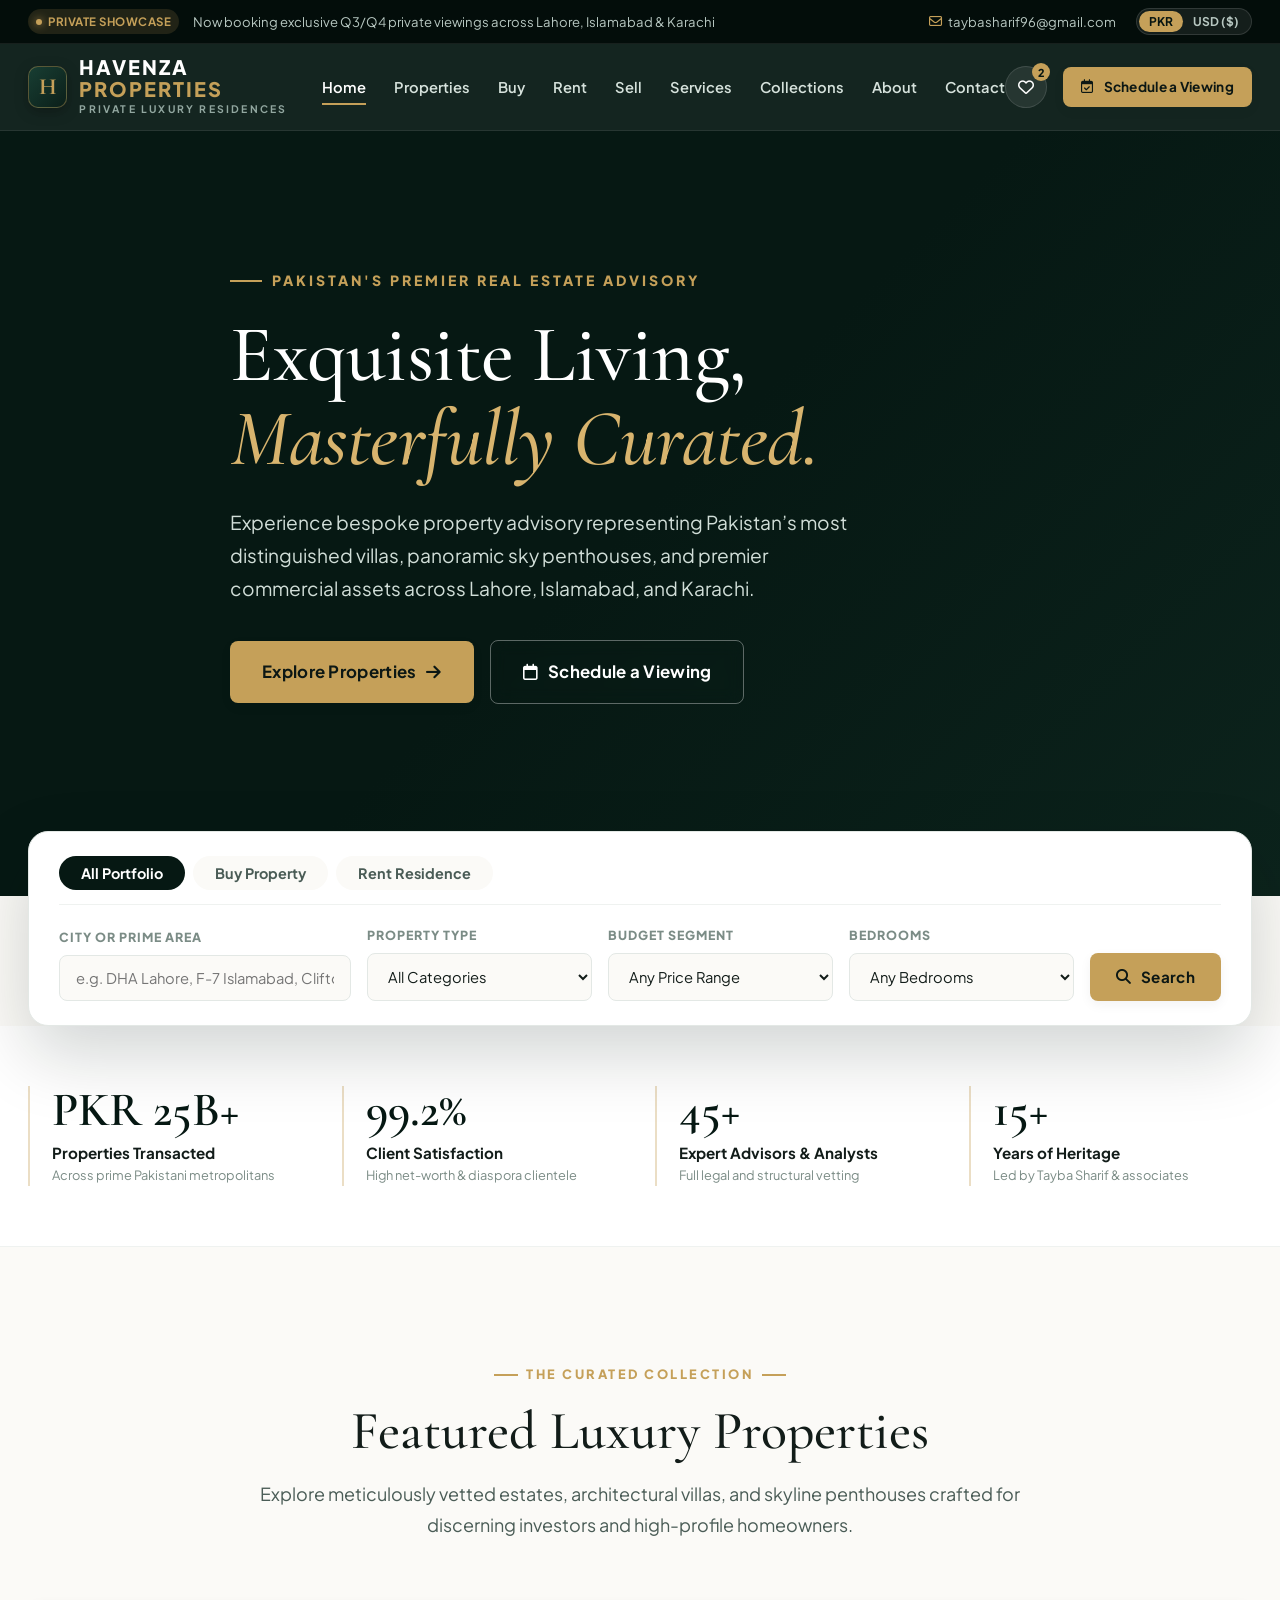
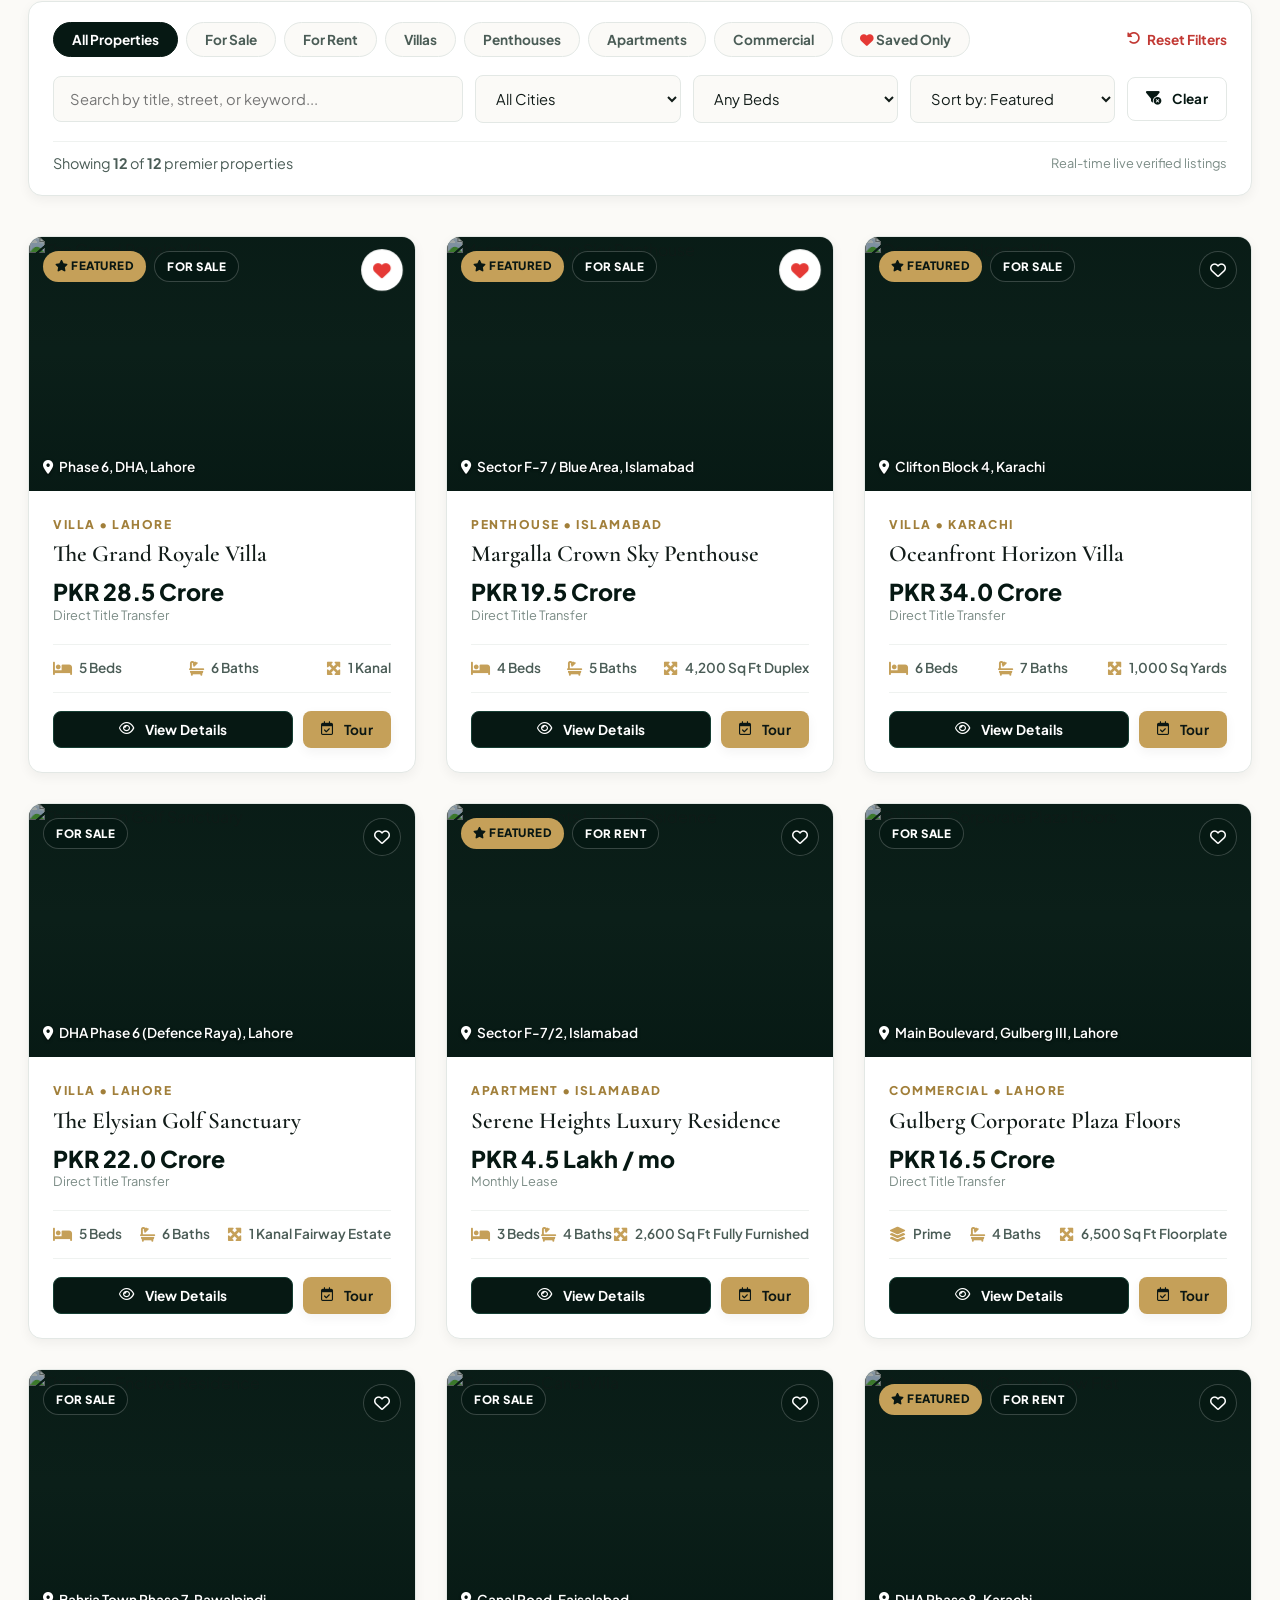
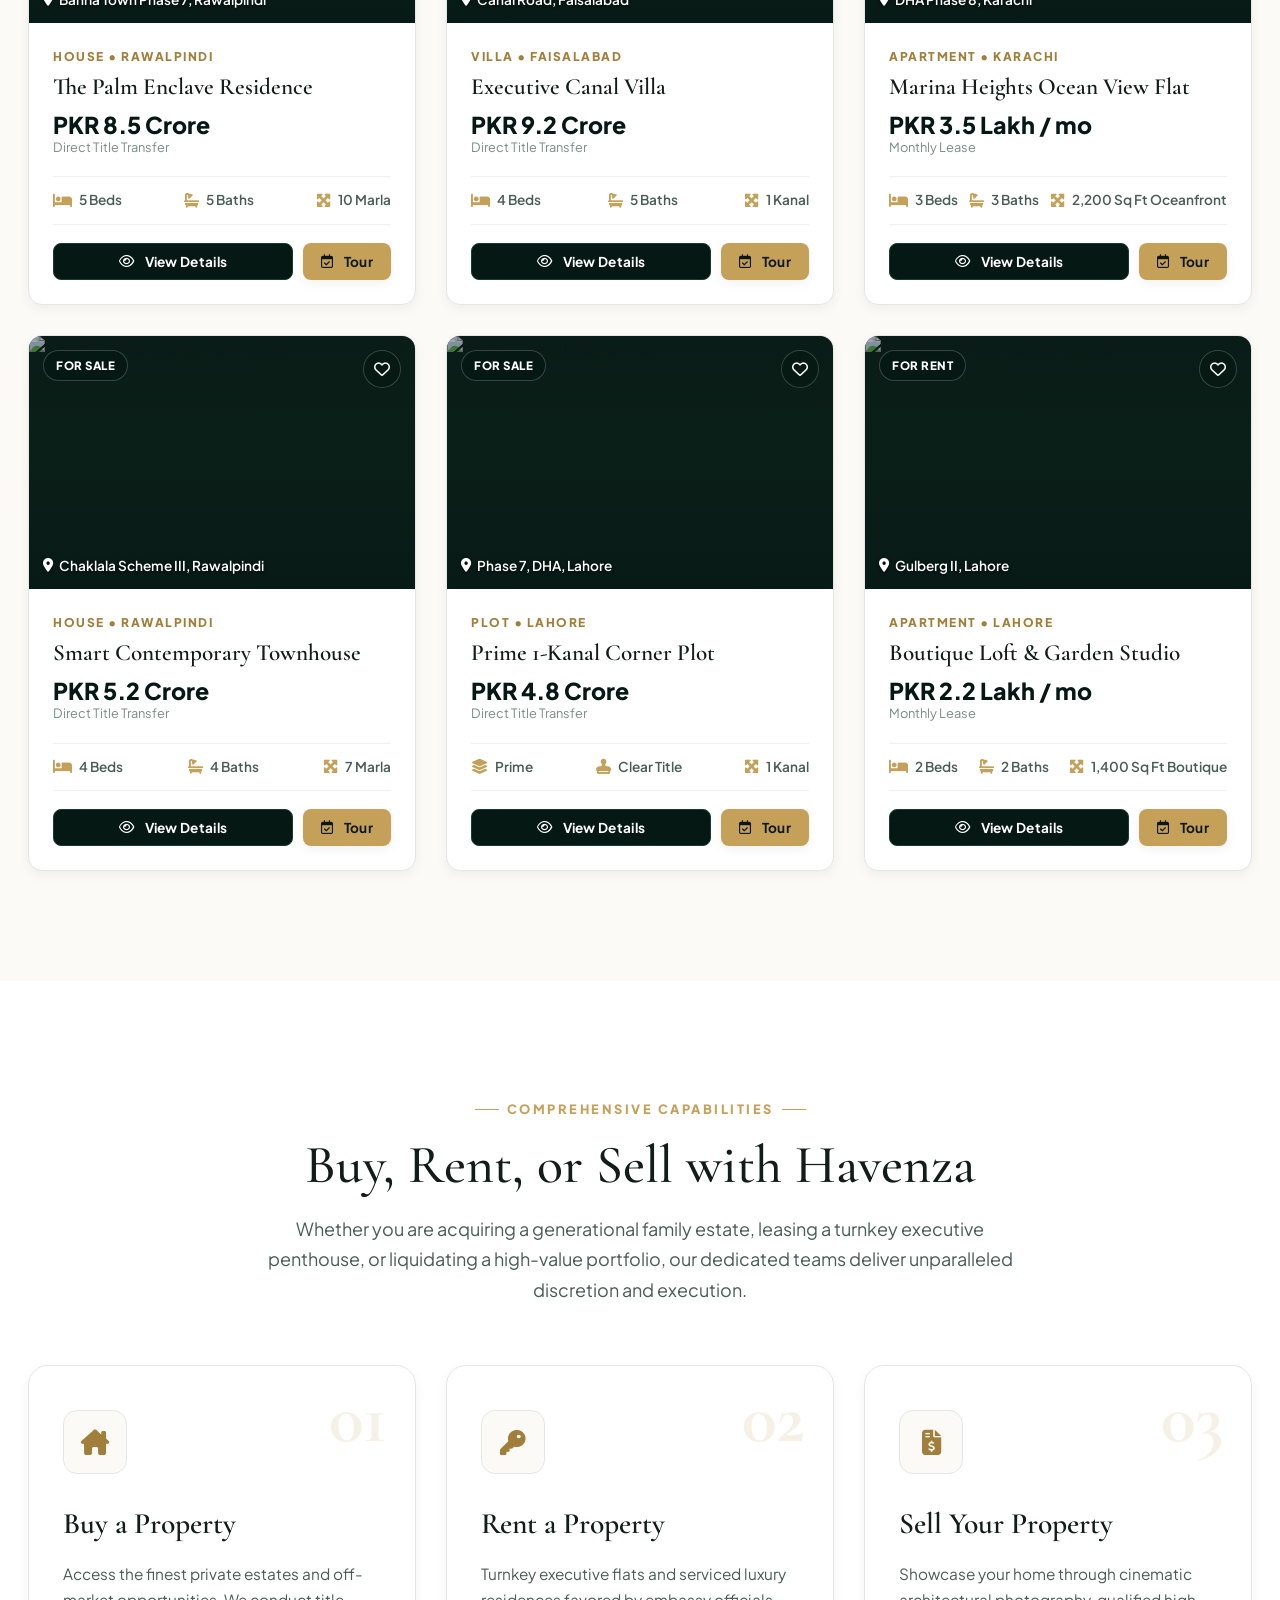
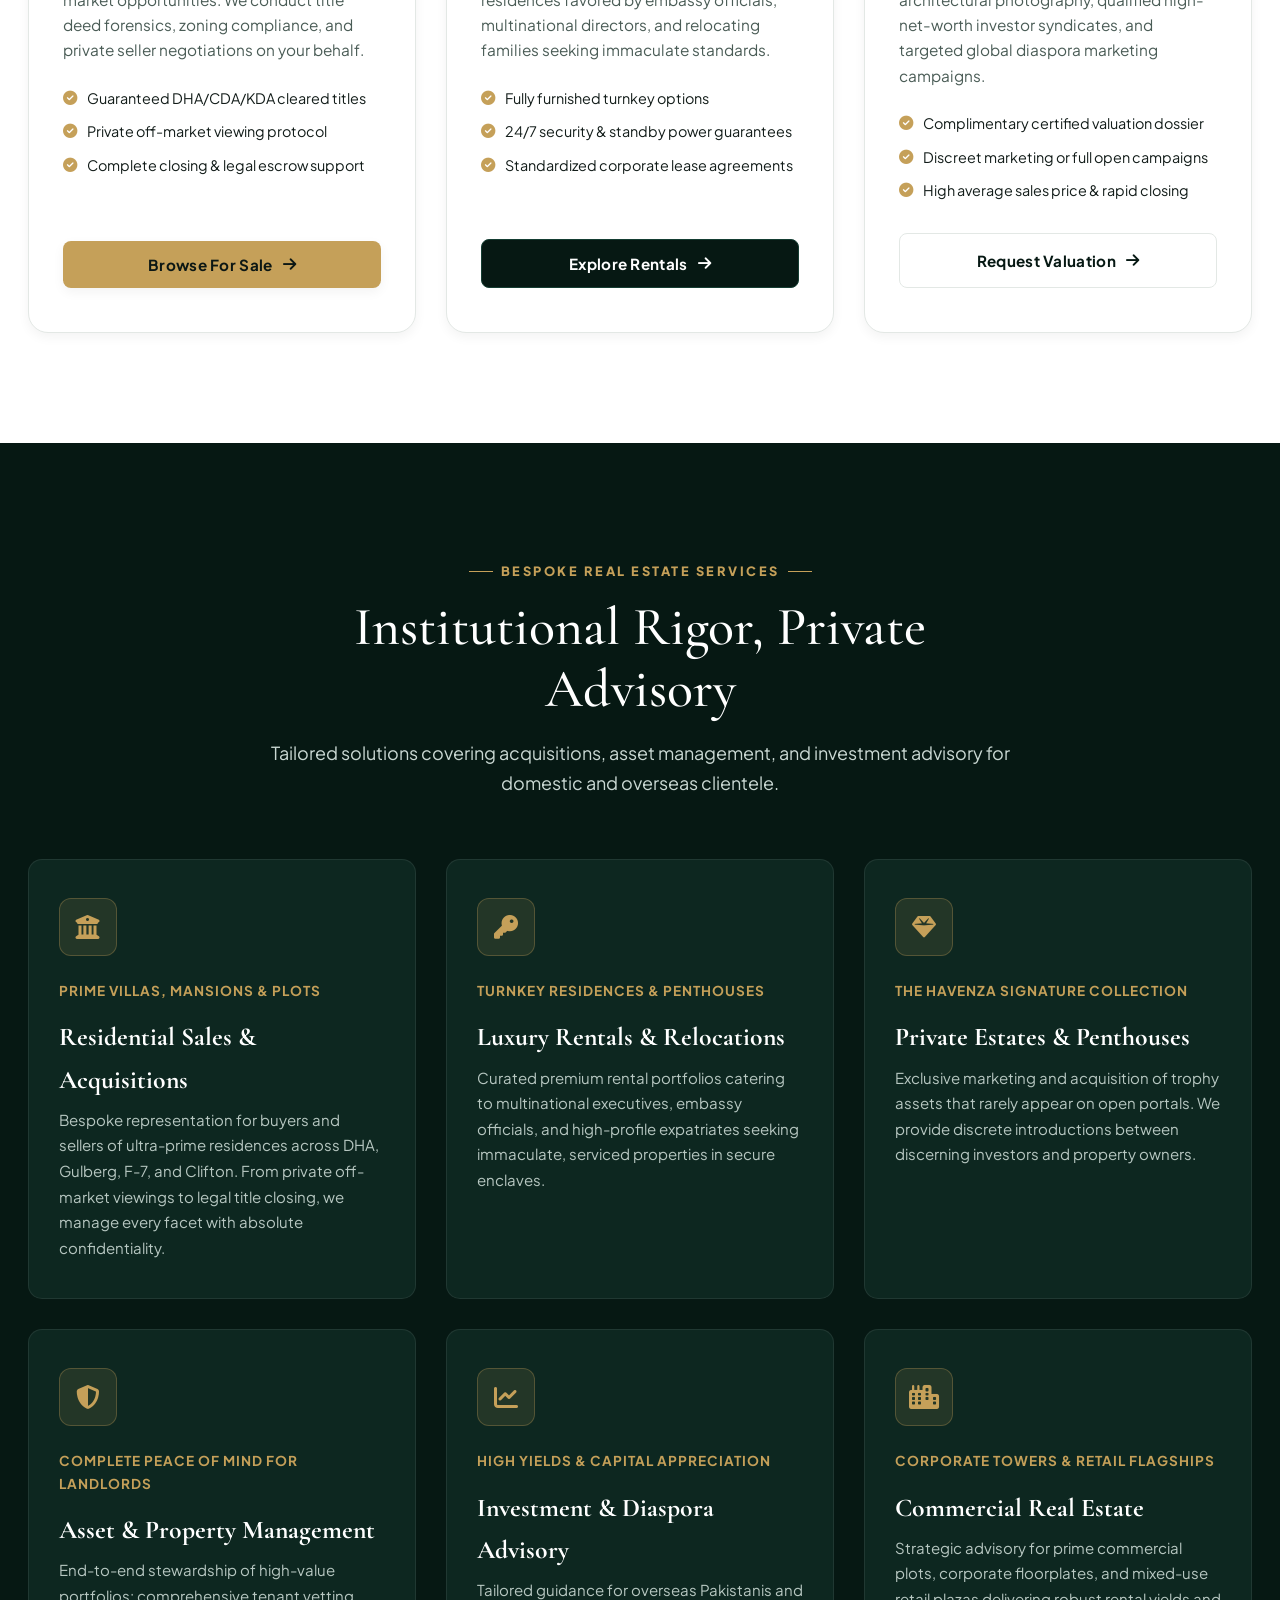
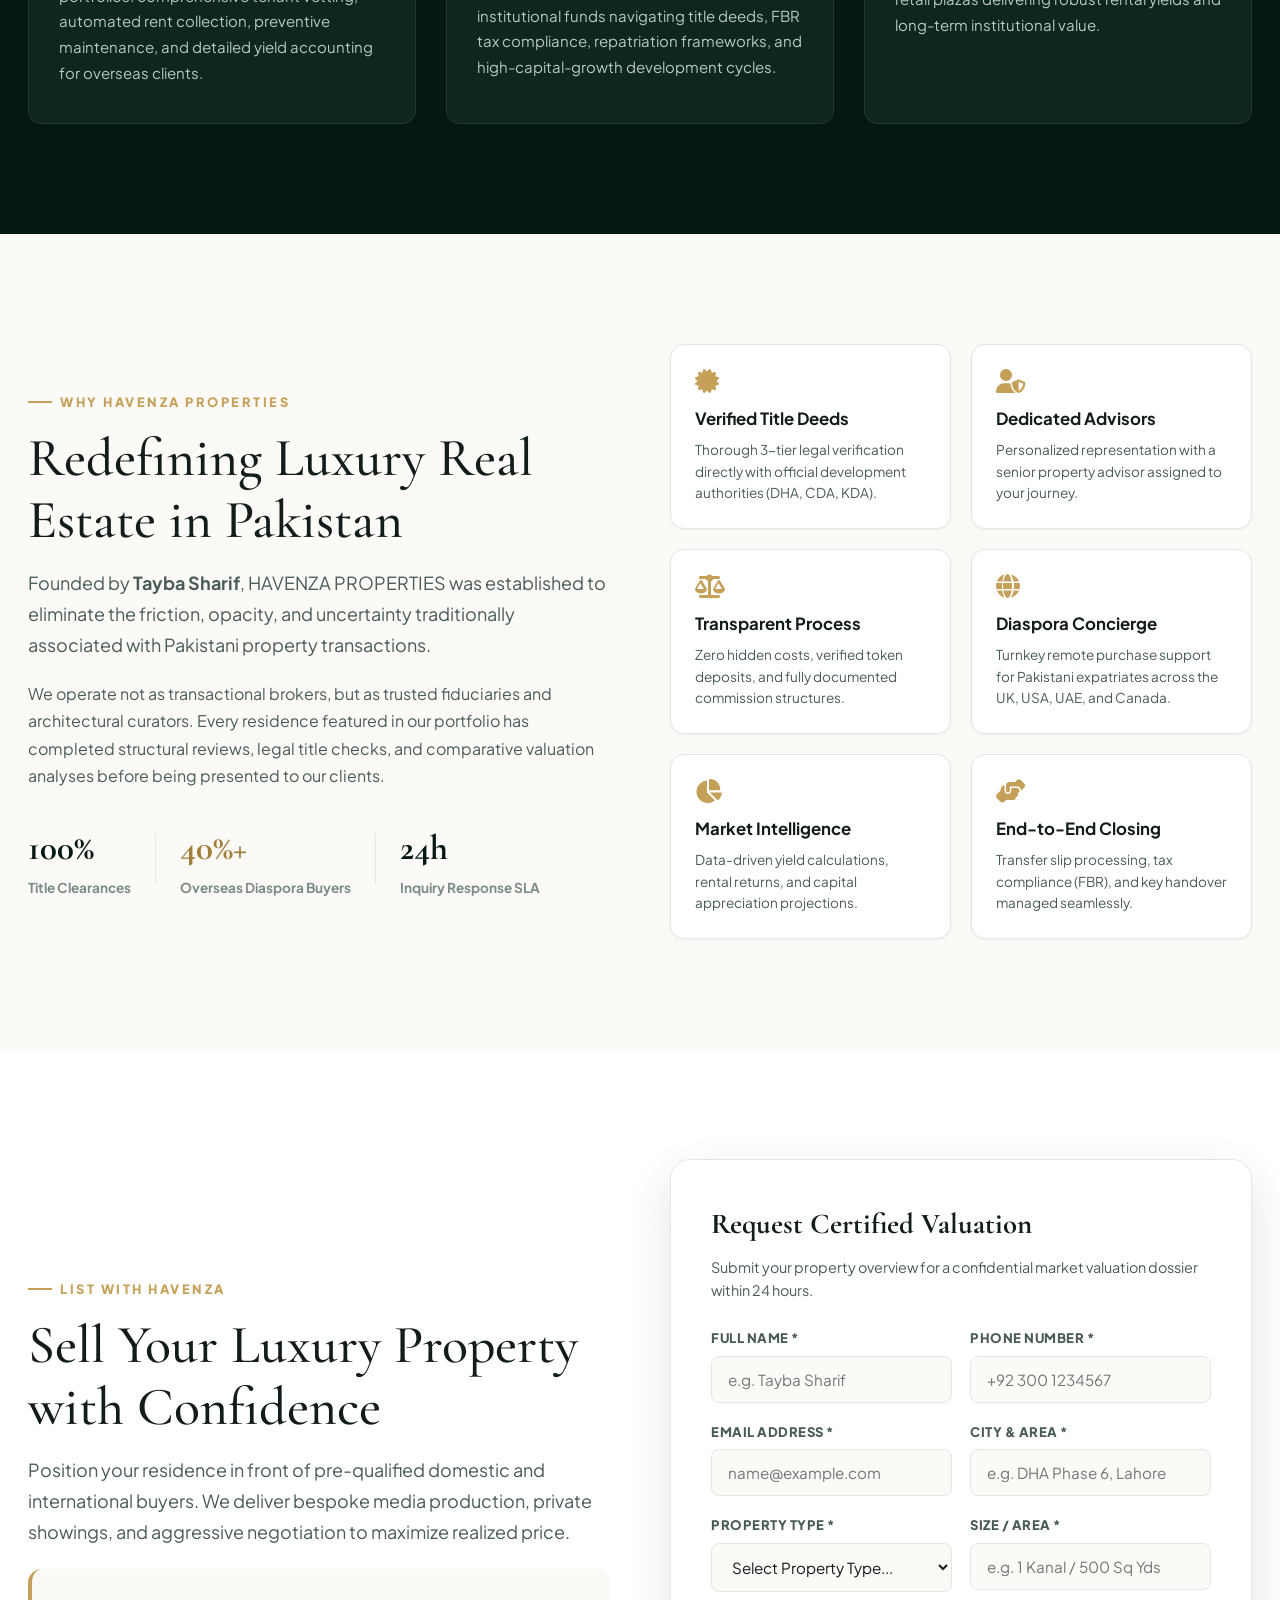
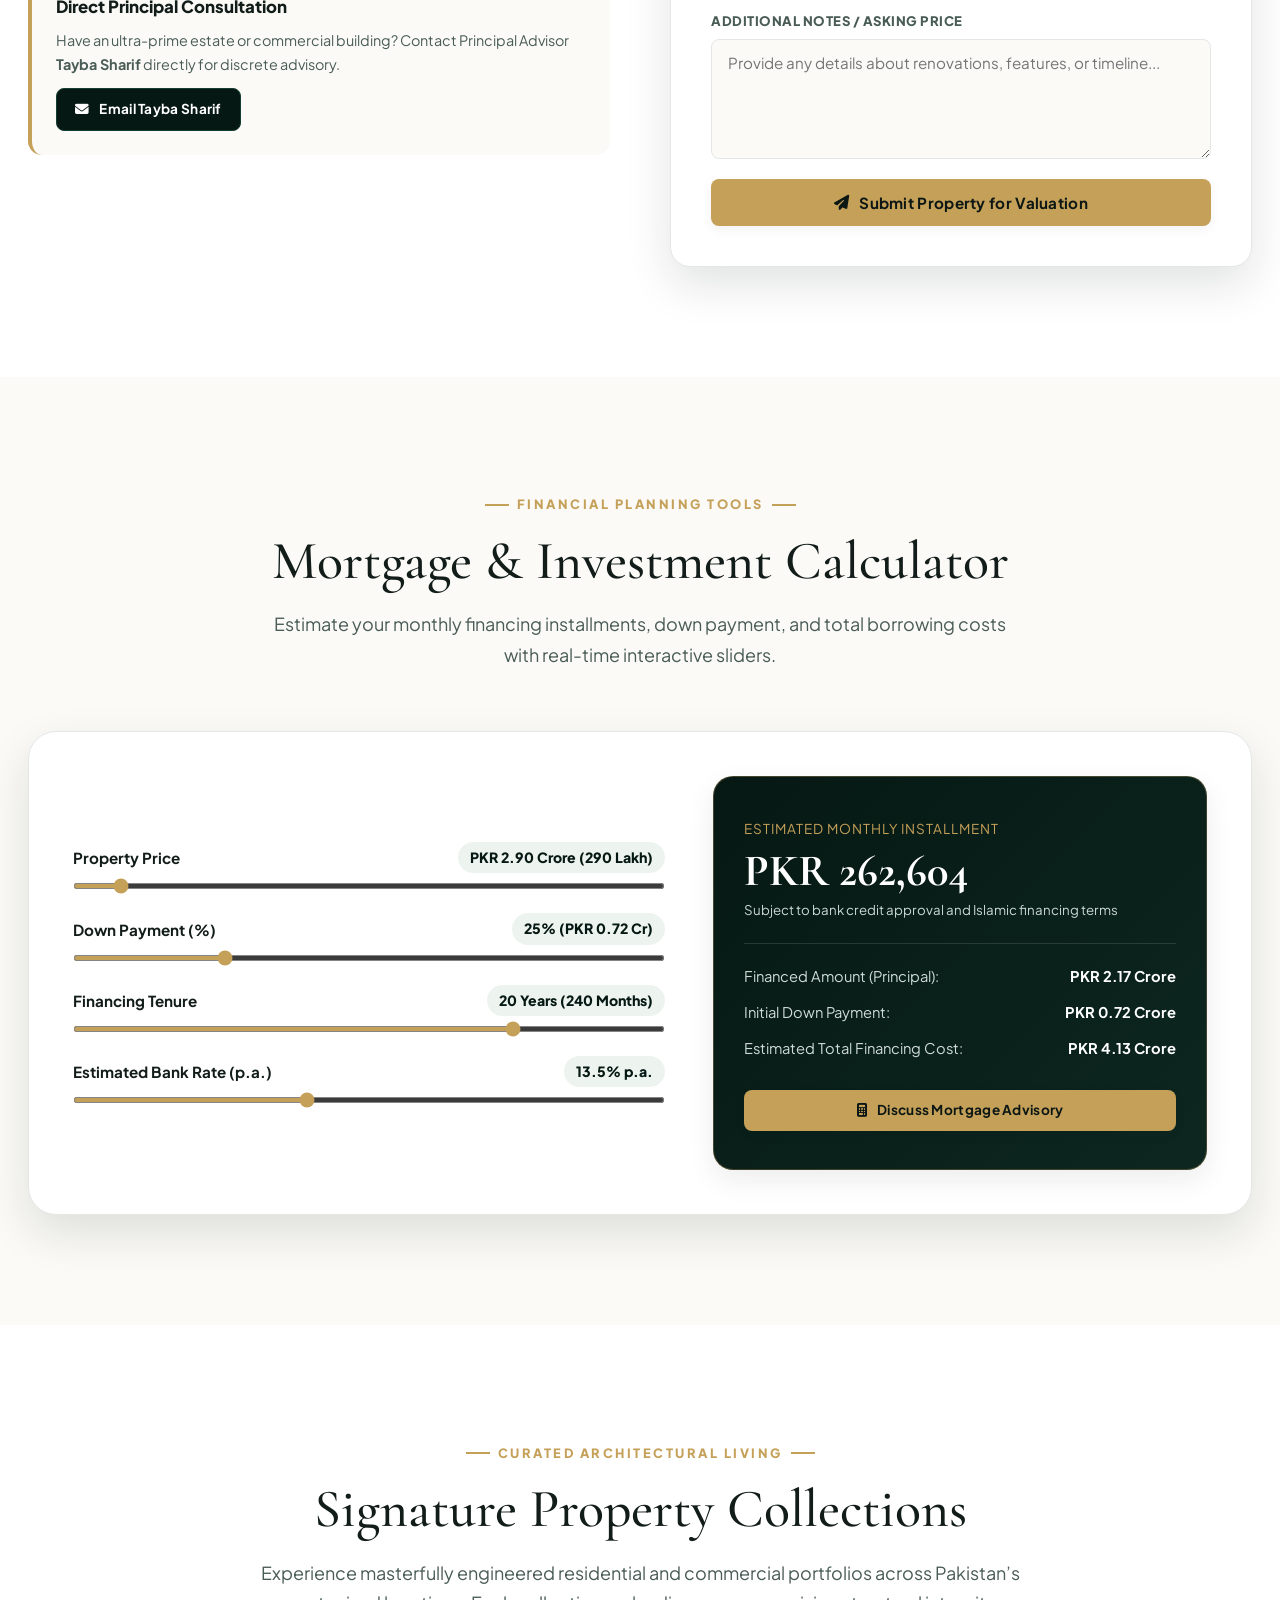
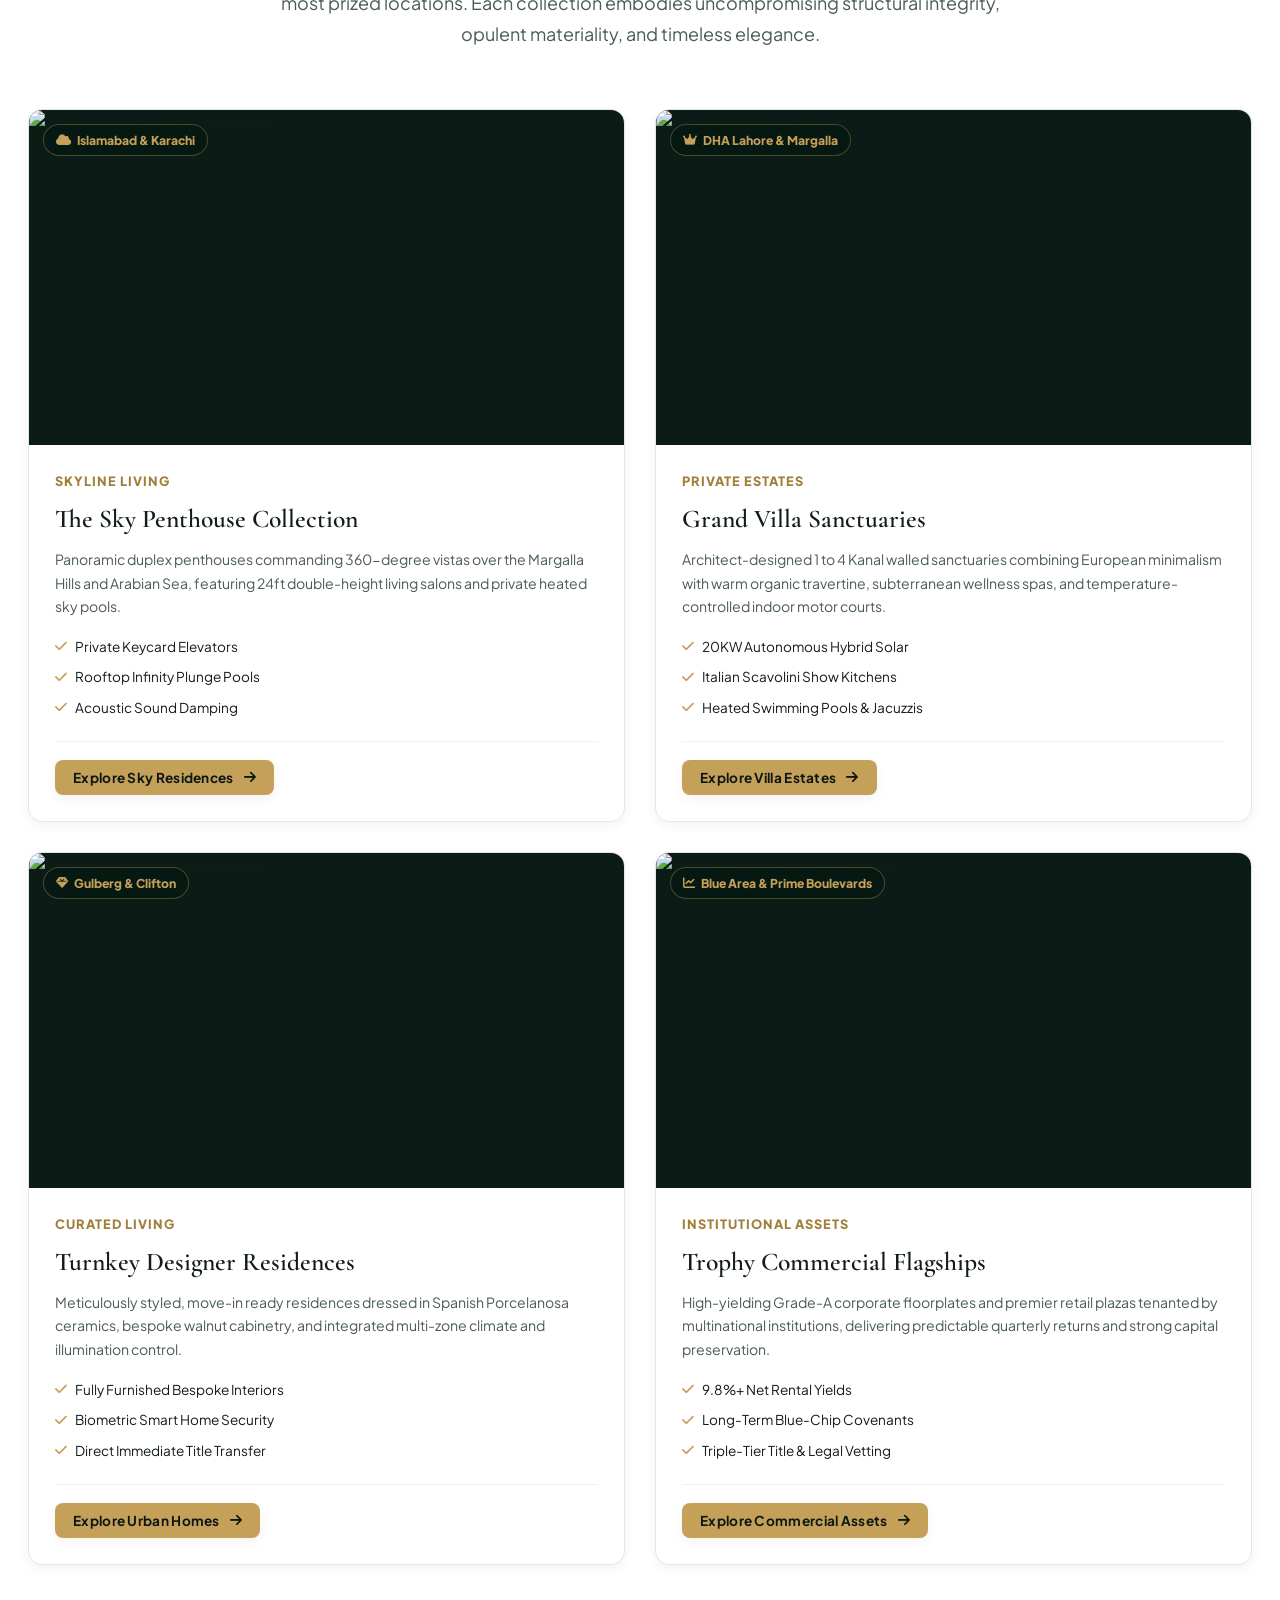
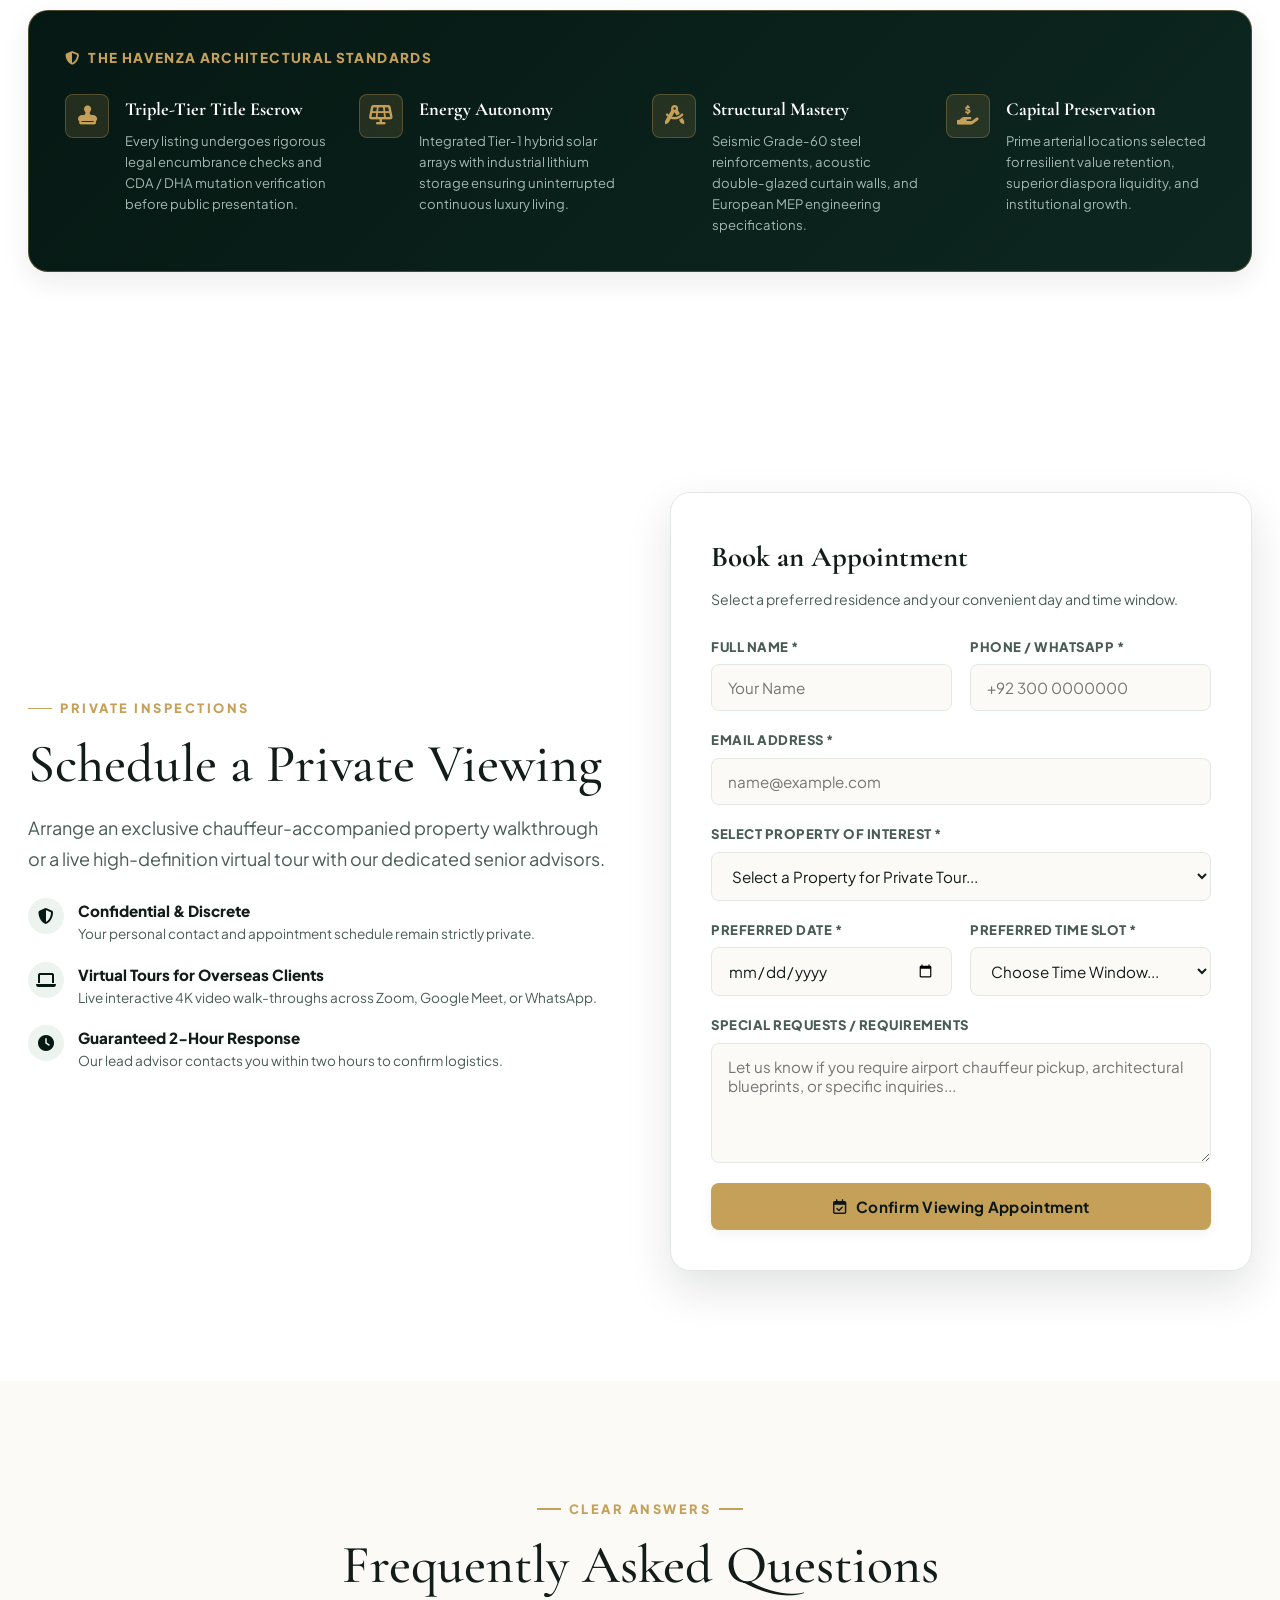
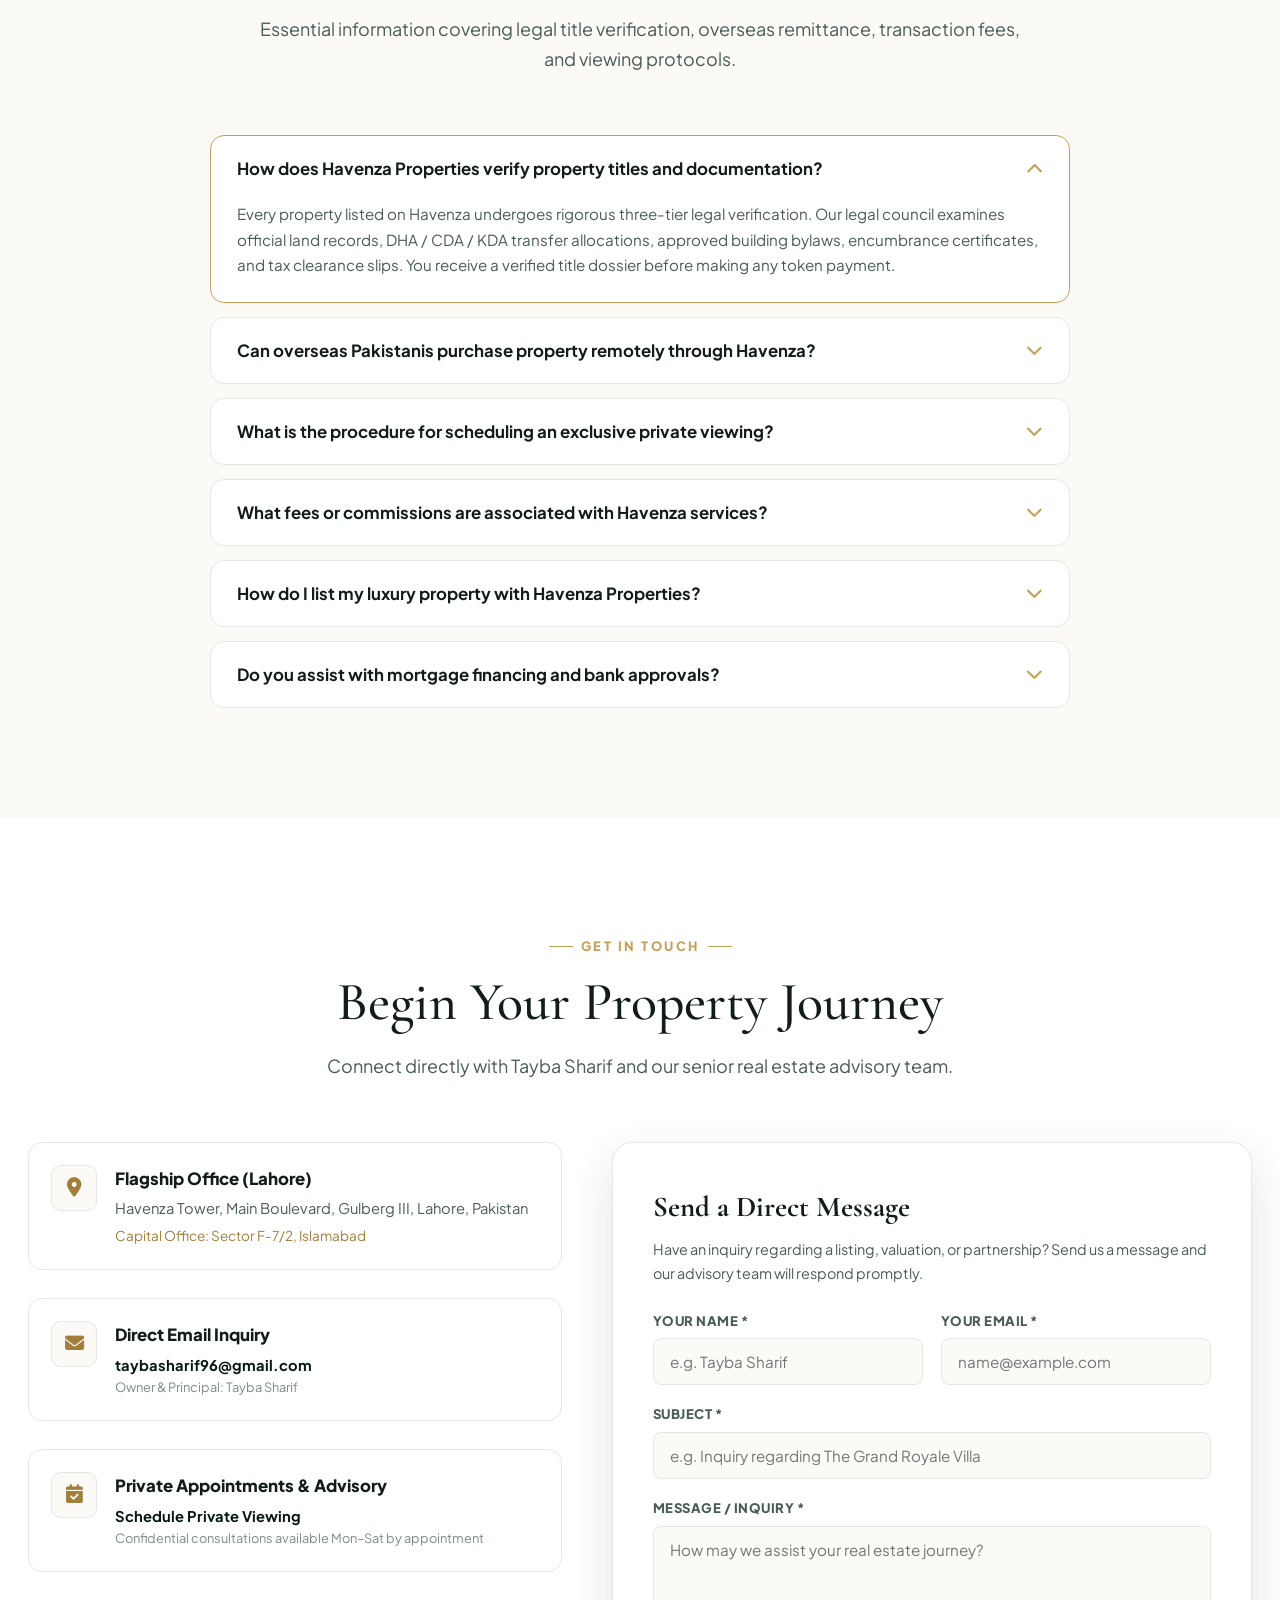
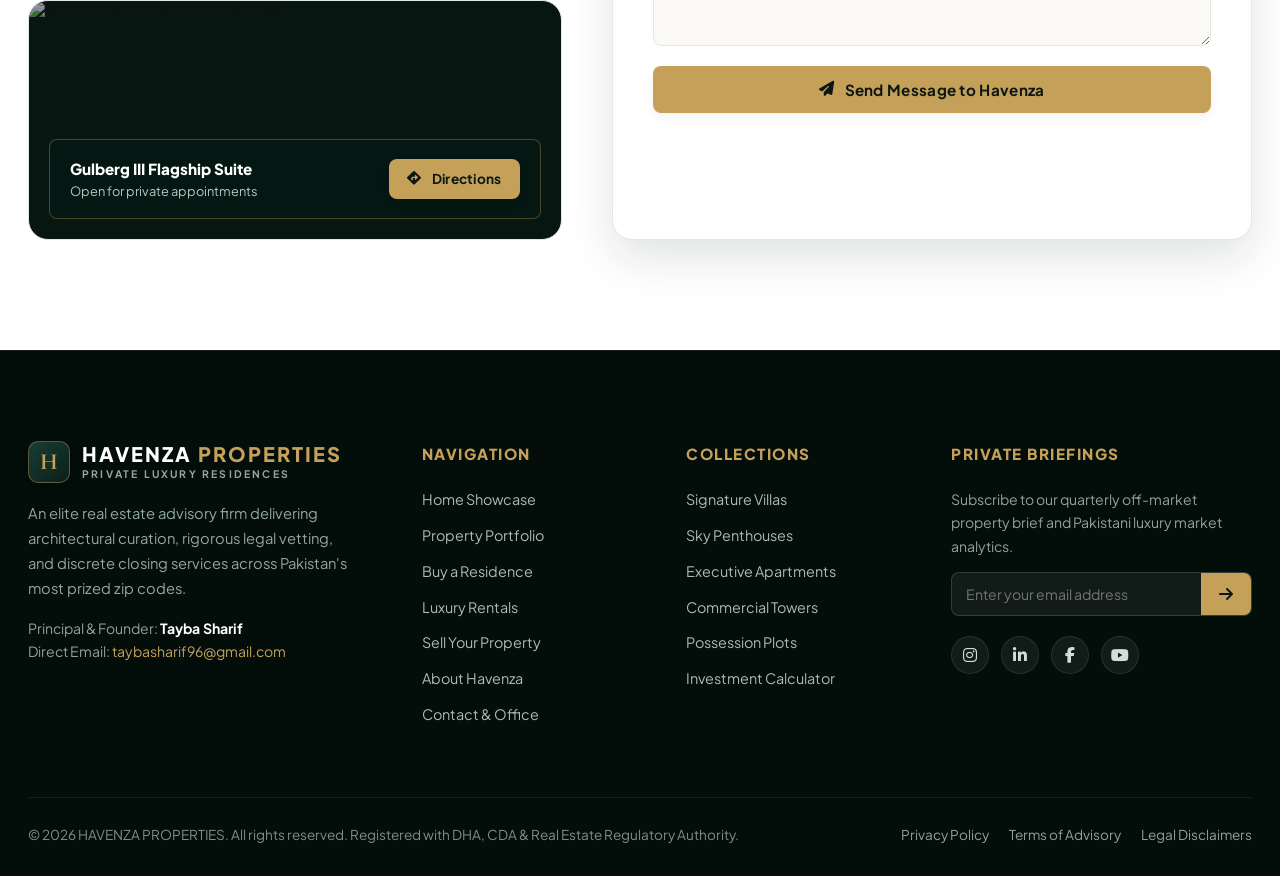
==== commit 739db120: "Publish Havenza Properties: Clean luxury real estate platform, Admin Console, and Google SEO setup" ====
--- a/index.html
+++ b/index.html
@@ -8,6 +8,49 @@
   <meta name="author" content="Tayba Sharif — Havenza Properties">
   
   <title>HAVENZA PROPERTIES — Curated Luxury Real Estate & Private Residences</title>
+  <link rel="canonical" href="https://havenzaproperties.com/">
+
+  <!-- Open Graph / Social Media Preview Meta Tags -->
+  <meta property="og:type" content="website">
+  <meta property="og:url" content="https://havenzaproperties.com/">
+  <meta property="og:title" content="HAVENZA PROPERTIES — Curated Luxury Real Estate & Private Residences">
+  <meta property="og:description" content="Pakistan's premier luxury real estate advisory. Curated modern villas, penthouses, and prime commercial investments in Lahore, Islamabad, and Karachi.">
+  <meta property="og:image" content="https://images.unsplash.com/photo-1600596542815-ffad4c1539a9?auto=format&fit=crop&w=1600&q=85">
+
+  <!-- Twitter Cards -->
+  <meta name="twitter:card" content="summary_large_image">
+  <meta name="twitter:title" content="HAVENZA PROPERTIES — Curated Luxury Real Estate">
+  <meta name="twitter:description" content="Curated modern villas, sky penthouses, and luxury investments in Lahore, Islamabad, and Karachi.">
+  <meta name="twitter:image" content="https://images.unsplash.com/photo-1600596542815-ffad4c1539a9?auto=format&fit=crop&w=1600&q=85">
+
+  <!-- Google Structured Data (Schema.org JSON-LD for Real Estate) -->
+  <script type="application/ld+json">
+  {
+    "@context": "https://schema.org",
+    "@type": "RealEstateAgent",
+    "name": "Havenza Properties",
+    "image": "https://images.unsplash.com/photo-1600596542815-ffad4c1539a9?auto=format&fit=crop&w=1600&q=85",
+    "url": "https://havenzaproperties.com/",
+    "founder": {
+      "@type": "Person",
+      "name": "Tayba Sharif"
+    },
+    "email": "taybasharif96@gmail.com",
+    "description": "Pakistan's premier luxury real estate advisory representing high-end villas, sky penthouses, and commercial assets across Lahore, Islamabad, and Karachi.",
+    "priceRange": "$$$$",
+    "areaServed": [
+      { "@type": "City", "name": "Lahore" },
+      { "@type": "City", "name": "Islamabad" },
+      { "@type": "City", "name": "Karachi" }
+    ],
+    "address": {
+      "@type": "PostalAddress",
+      "addressLocality": "Lahore",
+      "addressRegion": "Punjab",
+      "addressCountry": "PK"
+    }
+  }
+  </script>
 
   <!-- Google Fonts: Plus Jakarta Sans (Modern Clean UI) & Cormorant Garamond (High-End Luxury Editorial) -->
   <link rel="preconnect" href="https://fonts.googleapis.com">
@@ -66,7 +109,7 @@
         <a href="#trilogy" class="nav-link">Rent</a>
         <a href="#sell" class="nav-link">Sell</a>
         <a href="#services" class="nav-link">Services</a>
-        <a href="#agents" class="nav-link">Agents</a>
+        <a href="#collections" class="nav-link">Collections</a>
         <a href="#about" class="nav-link">About</a>
         <a href="#contact" class="nav-link">Contact</a>
       </nav>
@@ -107,7 +150,7 @@
       <a href="#trilogy" class="mobile-nav-link">Buy & Rent <i class="fa-solid fa-angle-right"></i></a>
       <a href="#sell" class="mobile-nav-link">Sell Your Property <i class="fa-solid fa-angle-right"></i></a>
       <a href="#services" class="mobile-nav-link">Our Services <i class="fa-solid fa-angle-right"></i></a>
-      <a href="#agents" class="mobile-nav-link">Our Agents <i class="fa-solid fa-angle-right"></i></a>
+      <a href="#collections" class="mobile-nav-link">Signature Collections <i class="fa-solid fa-angle-right"></i></a>
       <a href="#calculator" class="mobile-nav-link">Investment Calculator <i class="fa-solid fa-angle-right"></i></a>
       <a href="#about" class="mobile-nav-link">About Us <i class="fa-solid fa-angle-right"></i></a>
       <a href="#contact" class="mobile-nav-link">Contact <i class="fa-solid fa-angle-right"></i></a>
@@ -667,40 +710,162 @@
     </section>
 
     <!-- =======================================================================
-         Our Elite Agents & Advisors Section
+         Signature Collections & Architectural Living Section
          ======================================================================= -->
-    <section class="section section-white" id="agents">
+    <section class="section section-white" id="collections">
       <div class="container">
         <div class="section-header">
-          <div class="kicker kicker-centered">Elite Advisory Team</div>
-          <h2 class="section-title">Meet Our Senior Real Estate Partners</h2>
+          <div class="kicker kicker-centered">Curated Architectural Living</div>
+          <h2 class="section-title">Signature Property Collections</h2>
           <p class="section-lead">
-            Industry veterans armed with deep neighborhood intelligence, off-market seller relationships, and flawless transactional records.
+            Experience masterfully engineered residential and commercial portfolios across Pakistan’s most prized locations. Each collection embodies uncompromising structural integrity, opulent materiality, and timeless elegance.
           </p>
         </div>
 
-        <div class="agents-grid" id="agentsGrid">
-          <!-- Dynamically Injected by js/app.js -->
-        </div>
-      </div>
-    </section>
-
-    <!-- =======================================================================
-         Client Testimonials Section (Interactive Carousel)
-         ======================================================================= -->
-    <section class="section section-cream">
-      <div class="container">
-        <div class="section-header">
-          <div class="kicker kicker-centered">Client Stories & Endorsements</div>
-          <h2 class="section-title">Trusted by High-Net-Worth Individuals</h2>
-          <p class="section-lead">
-            Discover why business leaders, diplomatic dignitaries, and overseas families place their property trust in Havenza.
-          </p>
-        </div>
-
-        <div class="testimonials-wrapper" id="testimonialWrapper">
-          <!-- Dynamically Injected by js/app.js -->
-        </div>
+        <!-- Collections Showcase Grid -->
+        <div class="collections-showcase-grid">
+          
+          <!-- Collection 1: Sky Penthouses -->
+          <article class="collection-card">
+            <div class="collection-img-wrap">
+              <img src="https://images.unsplash.com/photo-1512917774080-9991f1c4c750?auto=format&fit=crop&w=1200&q=85" alt="The Sky Penthouse Collection" class="collection-img" loading="lazy">
+              <span class="collection-chip"><i class="fa-solid fa-cloud"></i> Islamabad & Karachi</span>
+            </div>
+            <div class="collection-content">
+              <div class="collection-eyebrow">Skyline Living</div>
+              <h3 class="collection-title">The Sky Penthouse Collection</h3>
+              <p class="collection-desc">
+                Panoramic duplex penthouses commanding 360-degree vistas over the Margalla Hills and Arabian Sea, featuring 24ft double-height living salons and private heated sky pools.
+              </p>
+              <div class="collection-features">
+                <span><i class="fa-solid fa-check"></i> Private Keycard Elevators</span>
+                <span><i class="fa-solid fa-check"></i> Rooftop Infinity Plunge Pools</span>
+                <span><i class="fa-solid fa-check"></i> Acoustic Sound Damping</span>
+              </div>
+              <div class="collection-action">
+                <button class="btn btn-primary btn-sm" onclick="HavenzaApp.filterByCollection('Penthouse')">
+                  <span>Explore Sky Residences</span>
+                  <i class="fa-solid fa-arrow-right"></i>
+                </button>
+              </div>
+            </div>
+          </article>
+
+          <!-- Collection 2: Grand Villas -->
+          <article class="collection-card">
+            <div class="collection-img-wrap">
+              <img src="https://images.unsplash.com/photo-1600596542815-ffad4c1539a9?auto=format&fit=crop&w=1200&q=85" alt="Grand Villa Sanctuaries" class="collection-img" loading="lazy">
+              <span class="collection-chip"><i class="fa-solid fa-crown"></i> DHA Lahore & Margalla</span>
+            </div>
+            <div class="collection-content">
+              <div class="collection-eyebrow">Private Estates</div>
+              <h3 class="collection-title">Grand Villa Sanctuaries</h3>
+              <p class="collection-desc">
+                Architect-designed 1 to 4 Kanal walled sanctuaries combining European minimalism with warm organic travertine, subterranean wellness spas, and temperature-controlled indoor motor courts.
+              </p>
+              <div class="collection-features">
+                <span><i class="fa-solid fa-check"></i> 20KW Autonomous Hybrid Solar</span>
+                <span><i class="fa-solid fa-check"></i> Italian Scavolini Show Kitchens</span>
+                <span><i class="fa-solid fa-check"></i> Heated Swimming Pools & Jacuzzis</span>
+              </div>
+              <div class="collection-action">
+                <button class="btn btn-primary btn-sm" onclick="HavenzaApp.filterByCollection('Villa')">
+                  <span>Explore Villa Estates</span>
+                  <i class="fa-solid fa-arrow-right"></i>
+                </button>
+              </div>
+            </div>
+          </article>
+
+          <!-- Collection 3: Turnkey Residences -->
+          <article class="collection-card">
+            <div class="collection-img-wrap">
+              <img src="https://images.unsplash.com/photo-1600210492486-724fe5c67fb0?auto=format&fit=crop&w=1200&q=85" alt="Turnkey Designer Residences" class="collection-img" loading="lazy">
+              <span class="collection-chip"><i class="fa-solid fa-gem"></i> Gulberg & Clifton</span>
+            </div>
+            <div class="collection-content">
+              <div class="collection-eyebrow">Curated Living</div>
+              <h3 class="collection-title">Turnkey Designer Residences</h3>
+              <p class="collection-desc">
+                Meticulously styled, move-in ready residences dressed in Spanish Porcelanosa ceramics, bespoke walnut cabinetry, and integrated multi-zone climate and illumination control.
+              </p>
+              <div class="collection-features">
+                <span><i class="fa-solid fa-check"></i> Fully Furnished Bespoke Interiors</span>
+                <span><i class="fa-solid fa-check"></i> Biometric Smart Home Security</span>
+                <span><i class="fa-solid fa-check"></i> Direct Immediate Title Transfer</span>
+              </div>
+              <div class="collection-action">
+                <button class="btn btn-primary btn-sm" onclick="HavenzaApp.filterByCollection('House')">
+                  <span>Explore Urban Homes</span>
+                  <i class="fa-solid fa-arrow-right"></i>
+                </button>
+              </div>
+            </div>
+          </article>
+
+          <!-- Collection 4: Commercial Assets -->
+          <article class="collection-card">
+            <div class="collection-img-wrap">
+              <img src="https://images.unsplash.com/photo-1486406146926-c627a92ad1ab?auto=format&fit=crop&w=1200&q=85" alt="Trophy Commercial Flagships" class="collection-img" loading="lazy">
+              <span class="collection-chip"><i class="fa-solid fa-chart-line"></i> Blue Area & Prime Boulevards</span>
+            </div>
+            <div class="collection-content">
+              <div class="collection-eyebrow">Institutional Assets</div>
+              <h3 class="collection-title">Trophy Commercial Flagships</h3>
+              <p class="collection-desc">
+                High-yielding Grade-A corporate floorplates and premier retail plazas tenanted by multinational institutions, delivering predictable quarterly returns and strong capital preservation.
+              </p>
+              <div class="collection-features">
+                <span><i class="fa-solid fa-check"></i> 9.8%+ Net Rental Yields</span>
+                <span><i class="fa-solid fa-check"></i> Long-Term Blue-Chip Covenants</span>
+                <span><i class="fa-solid fa-check"></i> Triple-Tier Title & Legal Vetting</span>
+              </div>
+              <div class="collection-action">
+                <button class="btn btn-primary btn-sm" onclick="HavenzaApp.filterByCollection('Commercial')">
+                  <span>Explore Commercial Assets</span>
+                  <i class="fa-solid fa-arrow-right"></i>
+                </button>
+              </div>
+            </div>
+          </article>
+
+        </div>
+
+        <!-- Architectural Standards Bar -->
+        <div class="standards-banner">
+          <div class="standards-kicker"><i class="fa-solid fa-shield-halved"></i> The Havenza Architectural Standards</div>
+          <div class="standards-grid">
+            <div class="standard-item">
+              <div class="standard-icon"><i class="fa-solid fa-stamp"></i></div>
+              <div class="standard-text">
+                <h4>Triple-Tier Title Escrow</h4>
+                <p>Every listing undergoes rigorous legal encumbrance checks and CDA / DHA mutation verification before public presentation.</p>
+              </div>
+            </div>
+            <div class="standard-item">
+              <div class="standard-icon"><i class="fa-solid fa-solar-panel"></i></div>
+              <div class="standard-text">
+                <h4>Energy Autonomy</h4>
+                <p>Integrated Tier-1 hybrid solar arrays with industrial lithium storage ensuring uninterrupted continuous luxury living.</p>
+              </div>
+            </div>
+            <div class="standard-item">
+              <div class="standard-icon"><i class="fa-solid fa-compass-drafting"></i></div>
+              <div class="standard-text">
+                <h4>Structural Mastery</h4>
+                <p>Seismic Grade-60 steel reinforcements, acoustic double-glazed curtain walls, and European MEP engineering specifications.</p>
+              </div>
+            </div>
+            <div class="standard-item">
+              <div class="standard-icon"><i class="fa-solid fa-hand-holding-dollar"></i></div>
+              <div class="standard-text">
+                <h4>Capital Preservation</h4>
+                <p>Prime arterial locations selected for resilient value retention, superior diaspora liquidity, and institutional growth.</p>
+              </div>
+            </div>
+          </div>
+        </div>
+
       </div>
     </section>
 
@@ -872,12 +1037,12 @@
 
             <div class="contact-card-item">
               <div class="contact-icon-box">
-                <i class="fa-solid fa-phone"></i>
+                <i class="fa-solid fa-calendar-check"></i>
               </div>
               <div class="contact-card-text">
-                <h4>Telephone & WhatsApp</h4>
-                <p><a href="tel:+923008472910" style="font-weight: 700; color: var(--color-primary);">+92 300 8472910</a></p>
-                <p style="font-size: 0.8rem; color: var(--color-text-muted);">Available 9:00 AM – 8:00 PM PKT (Mon–Sat)</p>
+                <h4>Private Appointments & Advisory</h4>
+                <p><a href="#viewing" style="font-weight: 700; color: var(--color-primary);">Schedule Private Viewing</a></p>
+                <p style="font-size: 0.8rem; color: var(--color-text-muted);">Confidential consultations available Mon–Sat by appointment</p>
               </div>
             </div>
 
@@ -1111,24 +1276,27 @@
             </div>
           </div>
 
-          <!-- Right: Assigned Advisor Card & Direct Booking -->
+          <!-- Right: Direct Acquisition Advisory & Booking -->
           <div>
             <div style="background: var(--color-cream); border: 1px solid var(--color-border); border-radius: var(--radius-md); padding: 26px; position: sticky; top: 20px;">
-              <span class="kicker">Assigned Senior Advisor</span>
-              <div style="display: flex; gap: 16px; align-items: center; margin: 16px 0 20px;">
-                <img src="" alt="Advisor" id="modalAgentPhoto" style="width: 64px; height: 64px; border-radius: 50%; object-fit: cover; border: 2px solid var(--color-gold);">
-                <div>
-                  <h4 id="modalAgentName" style="font-weight: 800; font-size: 1.15rem;">Tayba Sharif</h4>
-                  <div id="modalAgentTitle" style="font-size: 0.8rem; color: var(--color-gold-dark); font-weight: 700;">Principal Advisor</div>
-                </div>
+              <span class="kicker">Direct Acquisition Advisory</span>
+              <div style="margin: 16px 0 20px;">
+                <div style="display: flex; align-items: center; gap: 12px; margin-bottom: 8px;">
+                  <div class="brand-crest" style="width: 44px; height: 44px; font-size: 1.2rem;">H</div>
+                  <div>
+                    <h4 id="modalAgentName" style="font-weight: 800; font-size: 1.15rem; color: var(--color-primary);">Tayba Sharif</h4>
+                    <div id="modalAgentTitle" style="font-size: 0.78rem; color: var(--color-gold-dark); font-weight: 700; text-transform: uppercase; letter-spacing: 0.05em;">Founder & Principal Advisory</div>
+                  </div>
+                </div>
+                <p style="font-size: 0.83rem; color: var(--color-text-secondary); line-height: 1.6;">
+                  Direct founder guidance, verified land mutations, legal title clearance, and confidential acquisition negotiations.
+                </p>
               </div>
 
               <div style="display: flex; flex-direction: column; gap: 10px; font-size: 0.88rem; margin-bottom: 22px;">
-                <a href="#" id="modalAgentPhone" style="display: flex; align-items: center; gap: 10px; color: var(--color-primary); font-weight: 600;">
-                  <i class="fa-solid fa-phone"></i> +92 300 8472910
-                </a>
-                <a href="#" id="modalAgentEmail" style="display: flex; align-items: center; gap: 10px; color: var(--color-primary); font-weight: 600;">
-                  <i class="fa-solid fa-envelope"></i> taybasharif96@gmail.com
+                <a href="mailto:taybasharif96@gmail.com" id="modalAgentEmail" style="display: flex; align-items: center; gap: 10px; color: var(--color-primary); font-weight: 600; background: var(--color-surface); padding: 10px 14px; border-radius: var(--radius-sm); border: 1px solid var(--color-border);">
+                  <i class="fa-solid fa-envelope" style="color: var(--color-gold);"></i>
+                  <span>taybasharif96@gmail.com</span>
                 </a>
               </div>
 
--- a/css/style.css
+++ b/css/style.css
@@ -1451,15 +1451,16 @@
 }
 
 /* --------------------------------------------------------------------------
-   Our Elite Agents
+   Signature Collections & Architectural Living
    -------------------------------------------------------------------------- */
-.agents-grid {
+.collections-showcase-grid {
   display: grid;
-  grid-template-columns: repeat(4, 1fr);
-  gap: 26px;
-}
-
-.agent-card {
+  grid-template-columns: repeat(2, 1fr);
+  gap: 30px;
+  margin-bottom: 45px;
+}
+
+.collection-card {
   background: var(--color-surface);
   border-radius: var(--radius-md);
   overflow: hidden;
@@ -1470,94 +1471,163 @@
   flex-direction: column;
 }
 
-.agent-card:hover {
+.collection-card:hover {
   transform: translateY(-6px);
   box-shadow: var(--shadow-lg);
   border-color: var(--color-gold);
 }
 
-.agent-photo-wrapper {
+.collection-img-wrap {
   position: relative;
-  aspect-ratio: 1 / 1.15;
+  aspect-ratio: 16 / 9;
   overflow: hidden;
   background-color: #0b1c17;
 }
 
-.agent-photo {
+.collection-img {
   width: 100%;
   height: 100%;
   object-fit: cover;
   transition: transform var(--transition-slow);
 }
 
-.agent-card:hover .agent-photo {
+.collection-card:hover .collection-img {
   transform: scale(1.06);
 }
 
-.agent-badge-vol {
+.collection-chip {
   position: absolute;
-  bottom: 12px;
-  left: 12px;
-  background: rgba(6, 24, 19, 0.85);
+  top: 14px;
+  left: 14px;
+  background: rgba(6, 24, 19, 0.88);
   backdrop-filter: blur(8px);
   color: var(--color-gold);
-  padding: 4px 10px;
+  padding: 5px 12px;
   border-radius: var(--radius-full);
-  font-size: 0.72rem;
+  font-size: 0.76rem;
   font-weight: 800;
-  border: 1px solid rgba(197, 160, 89, 0.3);
-}
-
-.agent-card-body {
-  padding: 22px;
+  border: 1px solid rgba(197, 160, 89, 0.35);
+  display: inline-flex;
+  align-items: center;
+  gap: 6px;
+}
+
+.collection-content {
+  padding: 26px;
   display: flex;
   flex-direction: column;
   flex-grow: 1;
 }
 
-.agent-name {
+.collection-eyebrow {
+  color: var(--color-gold-dark);
+  font-size: 0.8rem;
+  font-weight: 800;
+  text-transform: uppercase;
+  letter-spacing: 0.08em;
+  margin-bottom: 6px;
+}
+
+.collection-title {
   font-family: var(--font-serif);
-  font-size: 1.4rem;
+  font-size: 1.6rem;
   font-weight: 600;
   color: var(--color-text);
-  margin-bottom: 4px;
-}
-
-.agent-title {
-  color: var(--color-gold-dark);
-  font-size: 0.82rem;
+  margin-bottom: 8px;
+}
+
+.collection-desc {
+  font-size: 0.88rem;
+  color: var(--color-text-secondary);
+  line-height: 1.65;
+  margin-bottom: 18px;
+}
+
+.collection-features {
+  display: flex;
+  flex-direction: column;
+  gap: 8px;
+  margin-bottom: 22px;
+  font-size: 0.85rem;
+  color: var(--color-text);
+}
+
+.collection-features span {
+  display: flex;
+  align-items: center;
+  gap: 8px;
+}
+
+.collection-features i {
+  color: var(--color-gold);
+  font-size: 0.85rem;
+}
+
+.collection-action {
+  margin-top: auto;
+  border-top: 1px solid var(--color-border-light);
+  padding-top: 18px;
+}
+
+/* Standards Banner */
+.standards-banner {
+  background: linear-gradient(135deg, #061813 0%, #0d2720 100%);
+  border: 1px solid var(--color-gold-border);
+  border-radius: var(--radius-lg);
+  padding: 36px;
+  color: #ffffff;
+  box-shadow: var(--shadow-md);
+}
+
+.standards-kicker {
+  color: var(--color-gold);
+  font-size: 0.85rem;
   font-weight: 800;
   text-transform: uppercase;
-  letter-spacing: 0.5px;
-  margin-bottom: 10px;
-}
-
-.agent-bio {
-  font-size: 0.85rem;
-  color: var(--color-text-secondary);
+  letter-spacing: 0.1em;
+  margin-bottom: 24px;
+  display: flex;
+  align-items: center;
+  gap: 8px;
+}
+
+.standards-grid {
+  display: grid;
+  grid-template-columns: repeat(4, 1fr);
+  gap: 24px;
+}
+
+.standard-item {
+  display: flex;
+  gap: 16px;
+  align-items: flex-start;
+}
+
+.standard-icon {
+  width: 44px;
+  height: 44px;
+  border-radius: var(--radius-sm);
+  background: rgba(197, 160, 89, 0.15);
+  border: 1px solid rgba(197, 160, 89, 0.3);
+  color: var(--color-gold);
+  display: flex;
+  align-items: center;
+  justify-content: center;
+  font-size: 1.2rem;
+  flex-shrink: 0;
+}
+
+.standard-text h4 {
+  font-family: var(--font-serif);
+  font-size: 1.15rem;
+  color: #ffffff;
+  margin-bottom: 6px;
+}
+
+.standard-text p {
+  font-size: 0.82rem;
+  color: #a4b8b1;
   line-height: 1.6;
-  margin-bottom: 16px;
-}
-
-.agent-contacts {
-  margin-top: auto;
-  border-top: 1px solid var(--color-border-light);
-  padding-top: 14px;
-  display: flex;
-  flex-direction: column;
-  gap: 6px;
-  font-size: 0.82rem;
-}
-
-.agent-contact-item {
-  display: flex;
-  align-items: center;
-  gap: 8px;
-  color: var(--color-text-secondary);
-}
-
-.agent-contact-item:hover {
-  color: var(--color-gold-dark);
 }
 
 /* --------------------------------------------------------------------------
@@ -2204,7 +2274,7 @@
   .services-grid {
     grid-template-columns: repeat(2, 1fr);
   }
-  .agents-grid {
+  .standards-grid {
     grid-template-columns: repeat(2, 1fr);
   }
   .stats-grid {
@@ -2250,6 +2320,9 @@
   .modal-split {
     grid-template-columns: 1fr;
   }
+  .collections-showcase-grid {
+    grid-template-columns: 1fr;
+  }
 }
 
 @media (max-width: 650px) {
@@ -2269,7 +2342,7 @@
   .services-grid {
     grid-template-columns: 1fr;
   }
-  .agents-grid {
+  .standards-grid {
     grid-template-columns: 1fr;
   }
   .stats-grid {
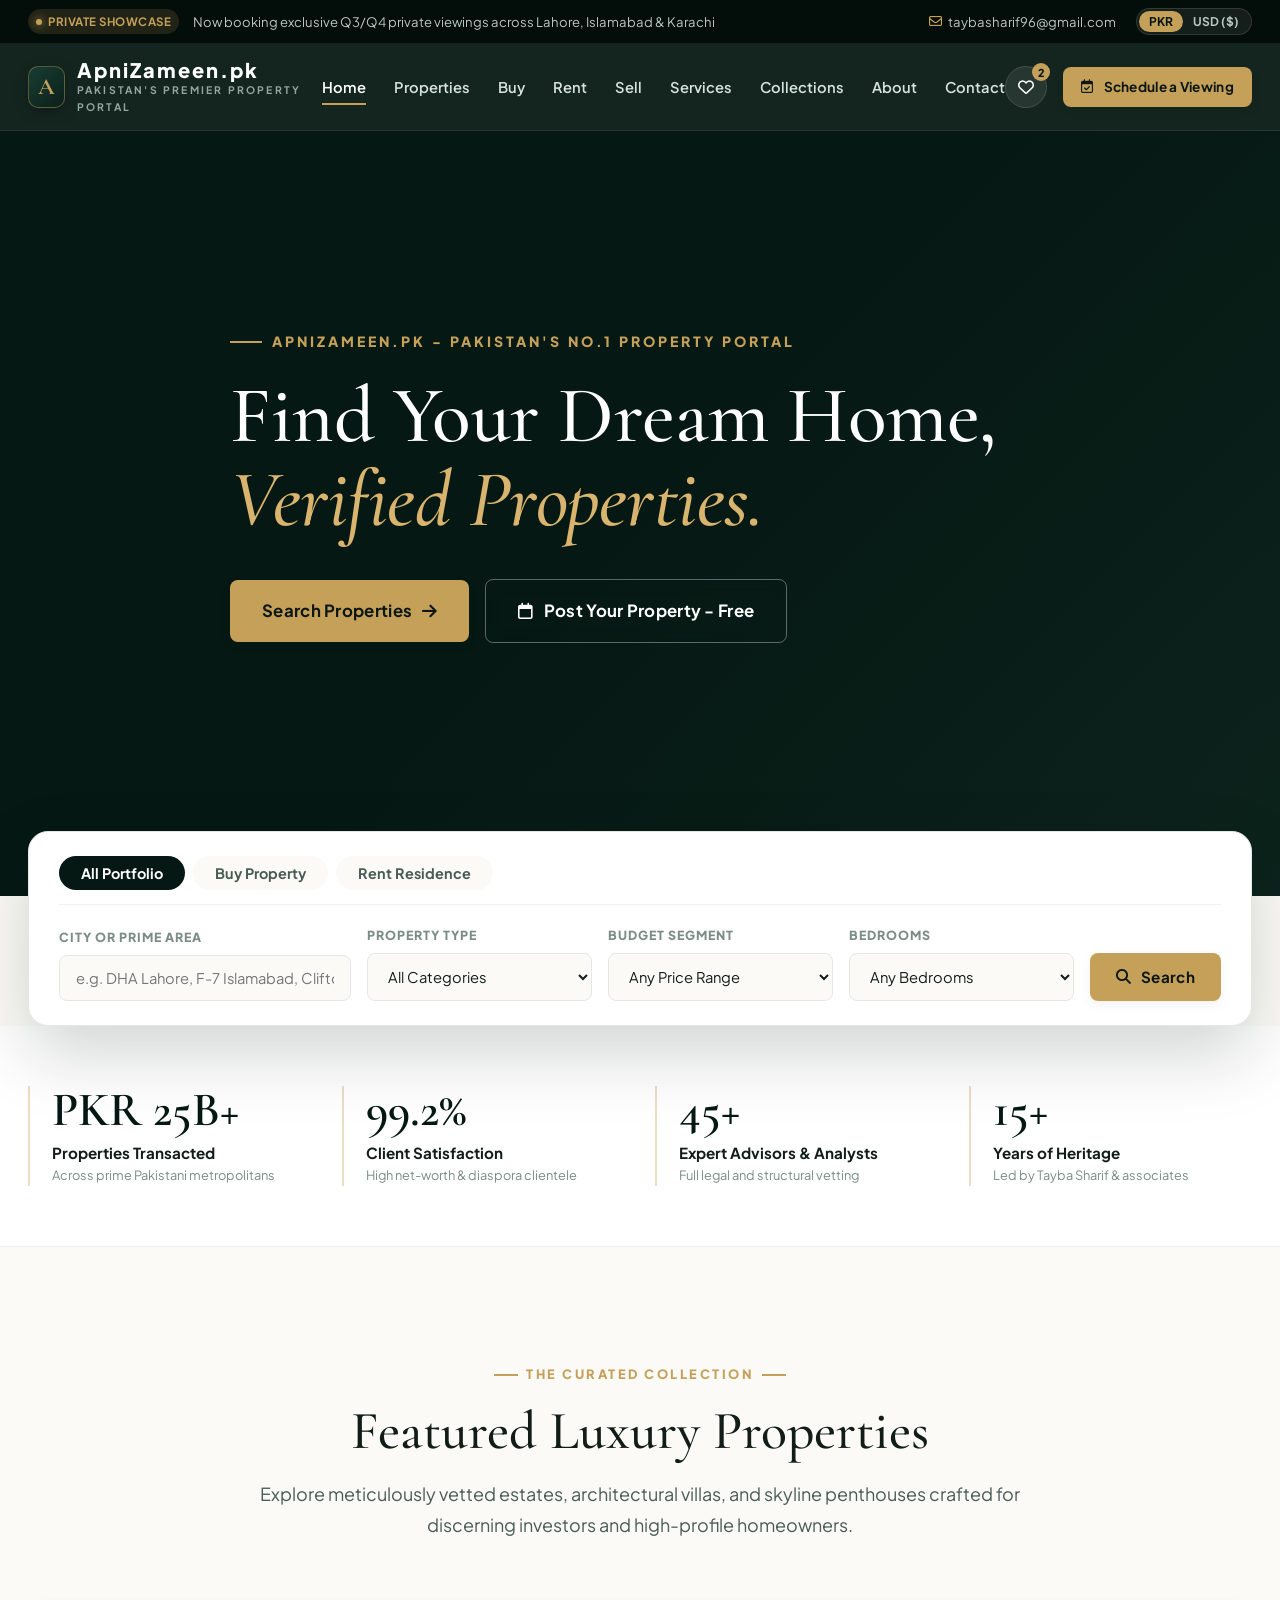
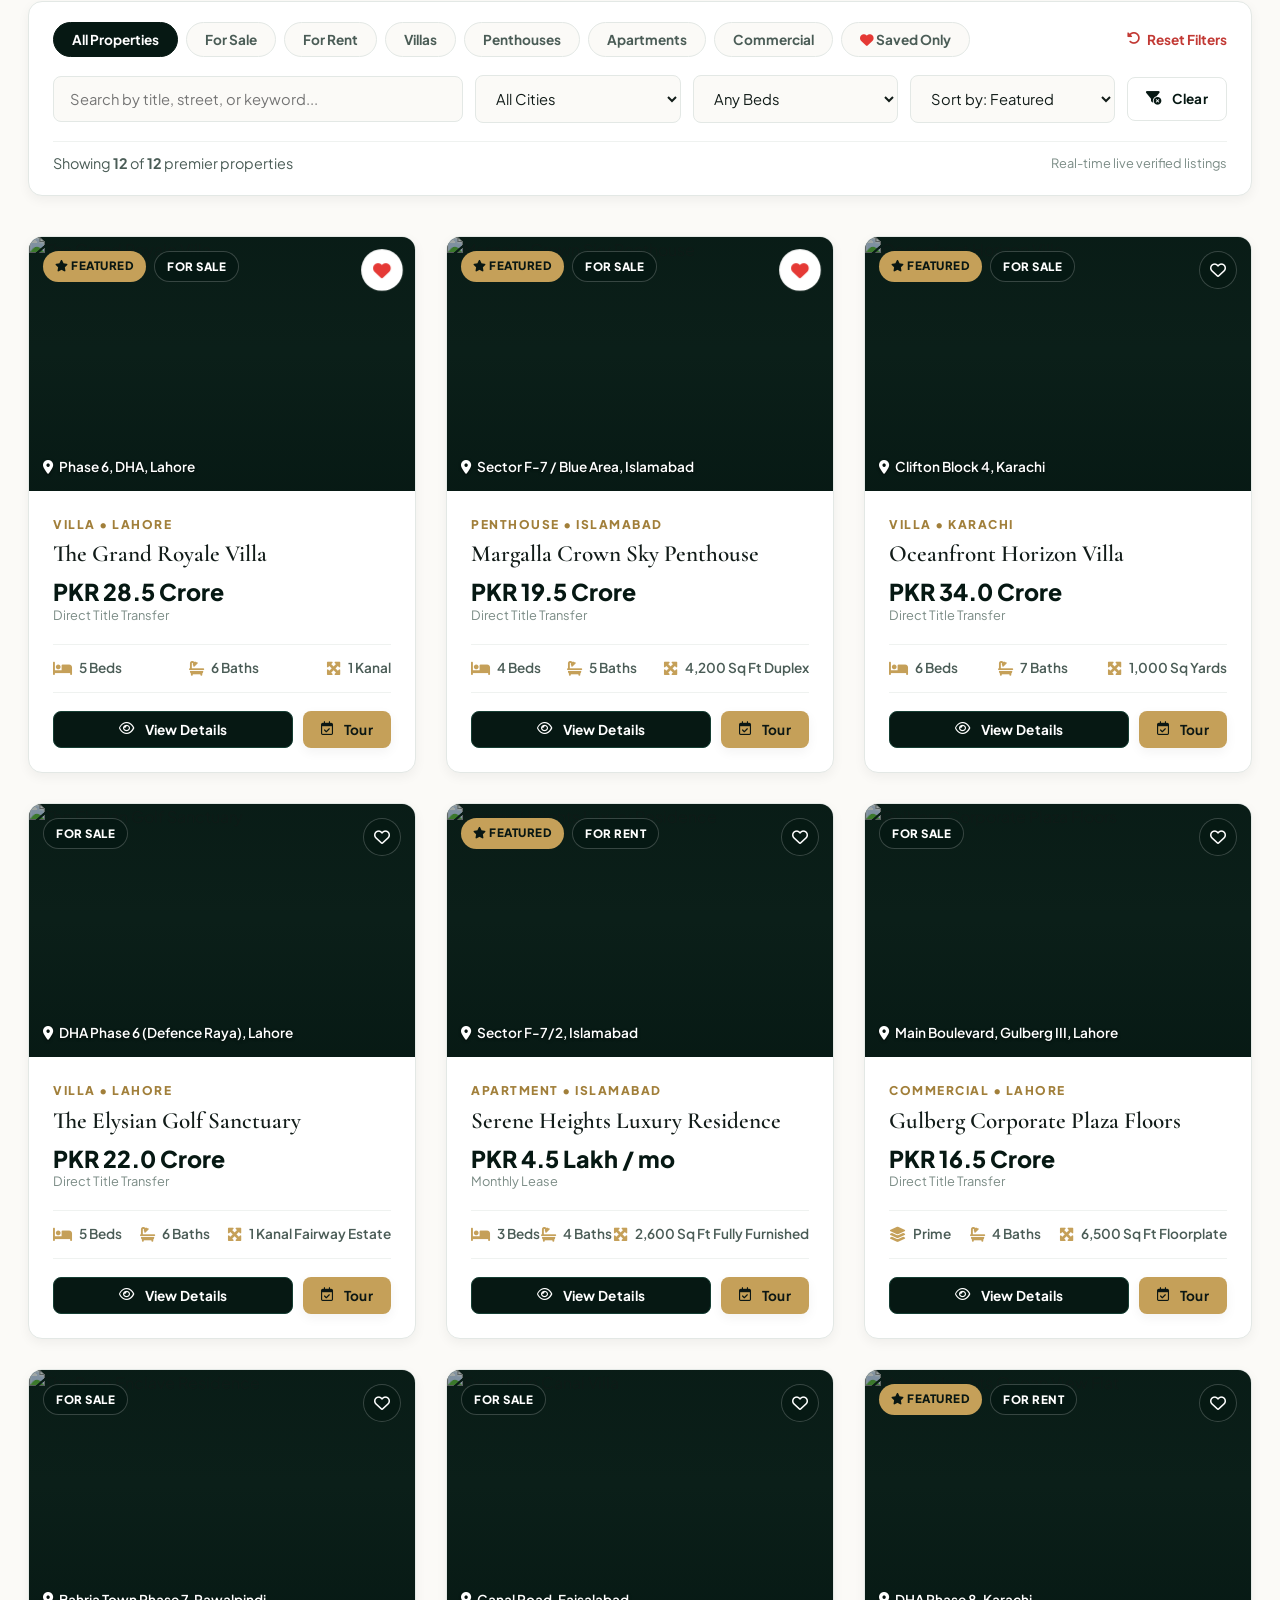
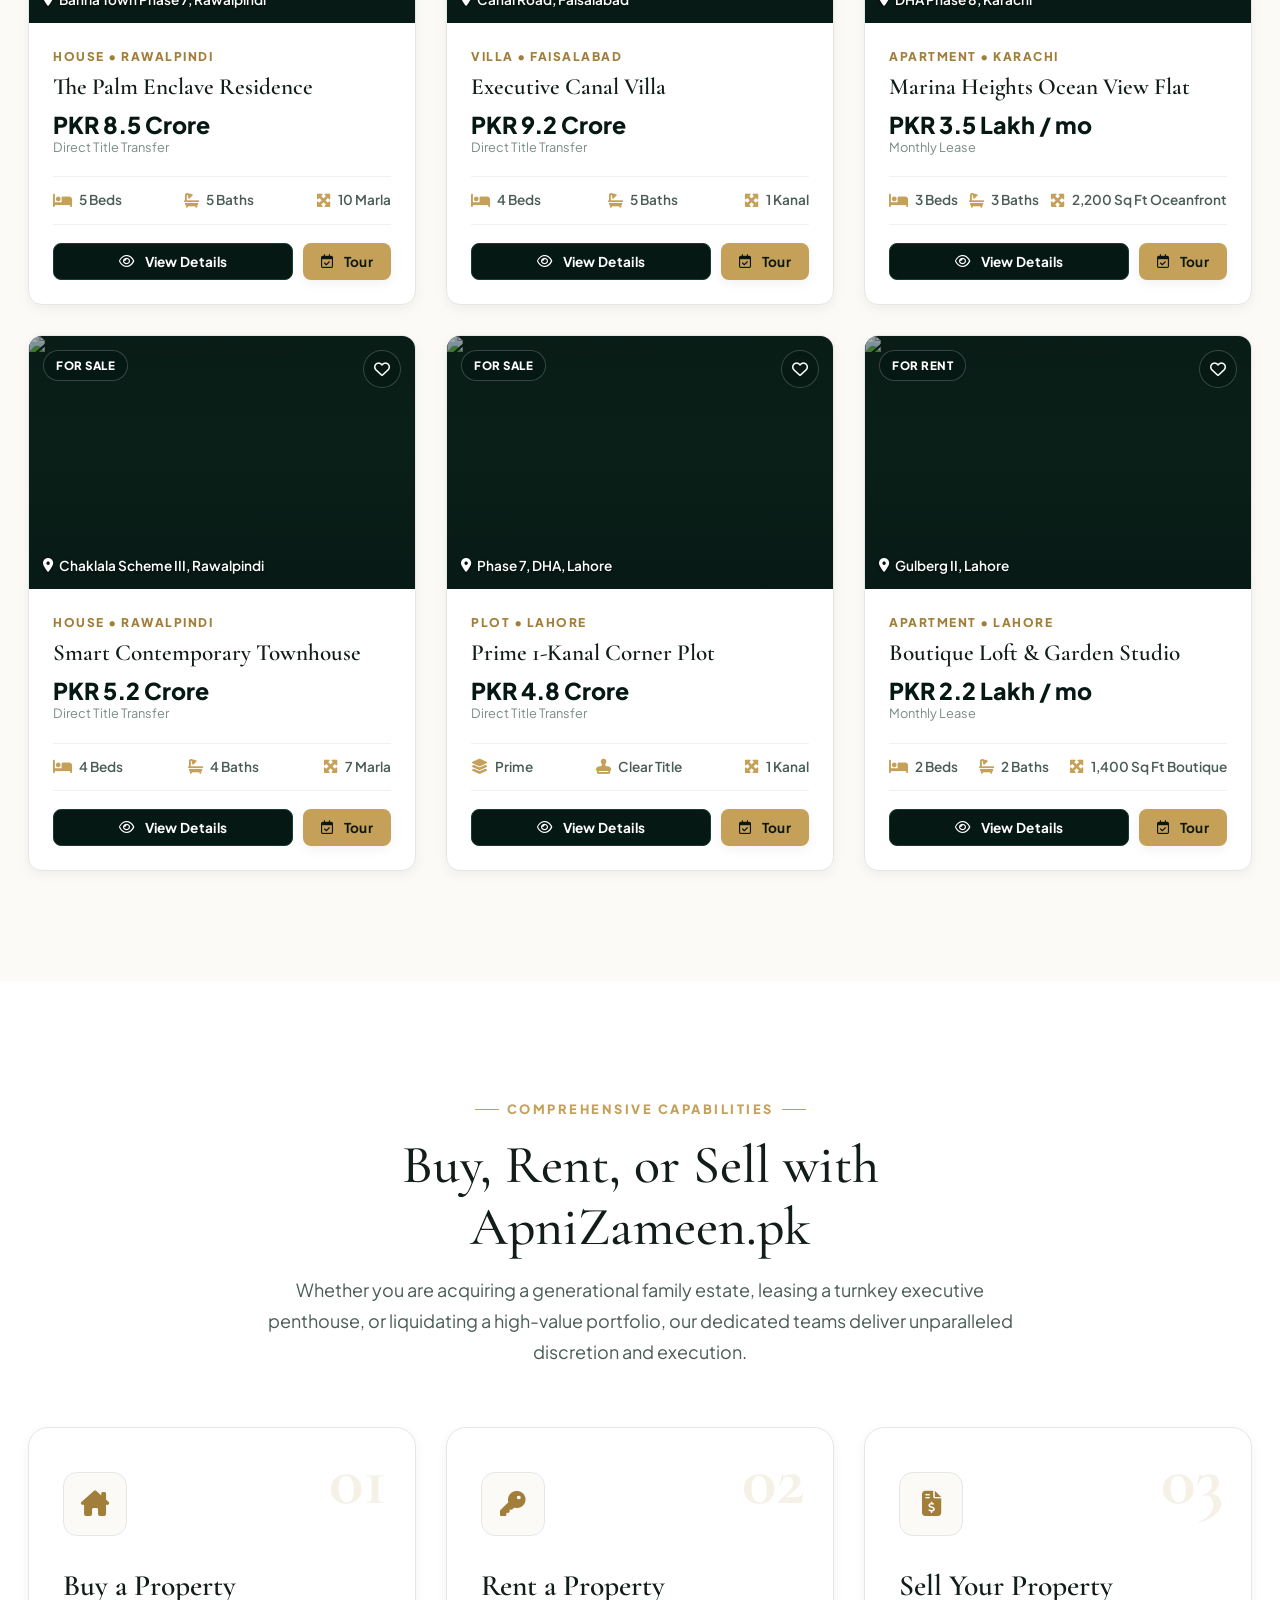
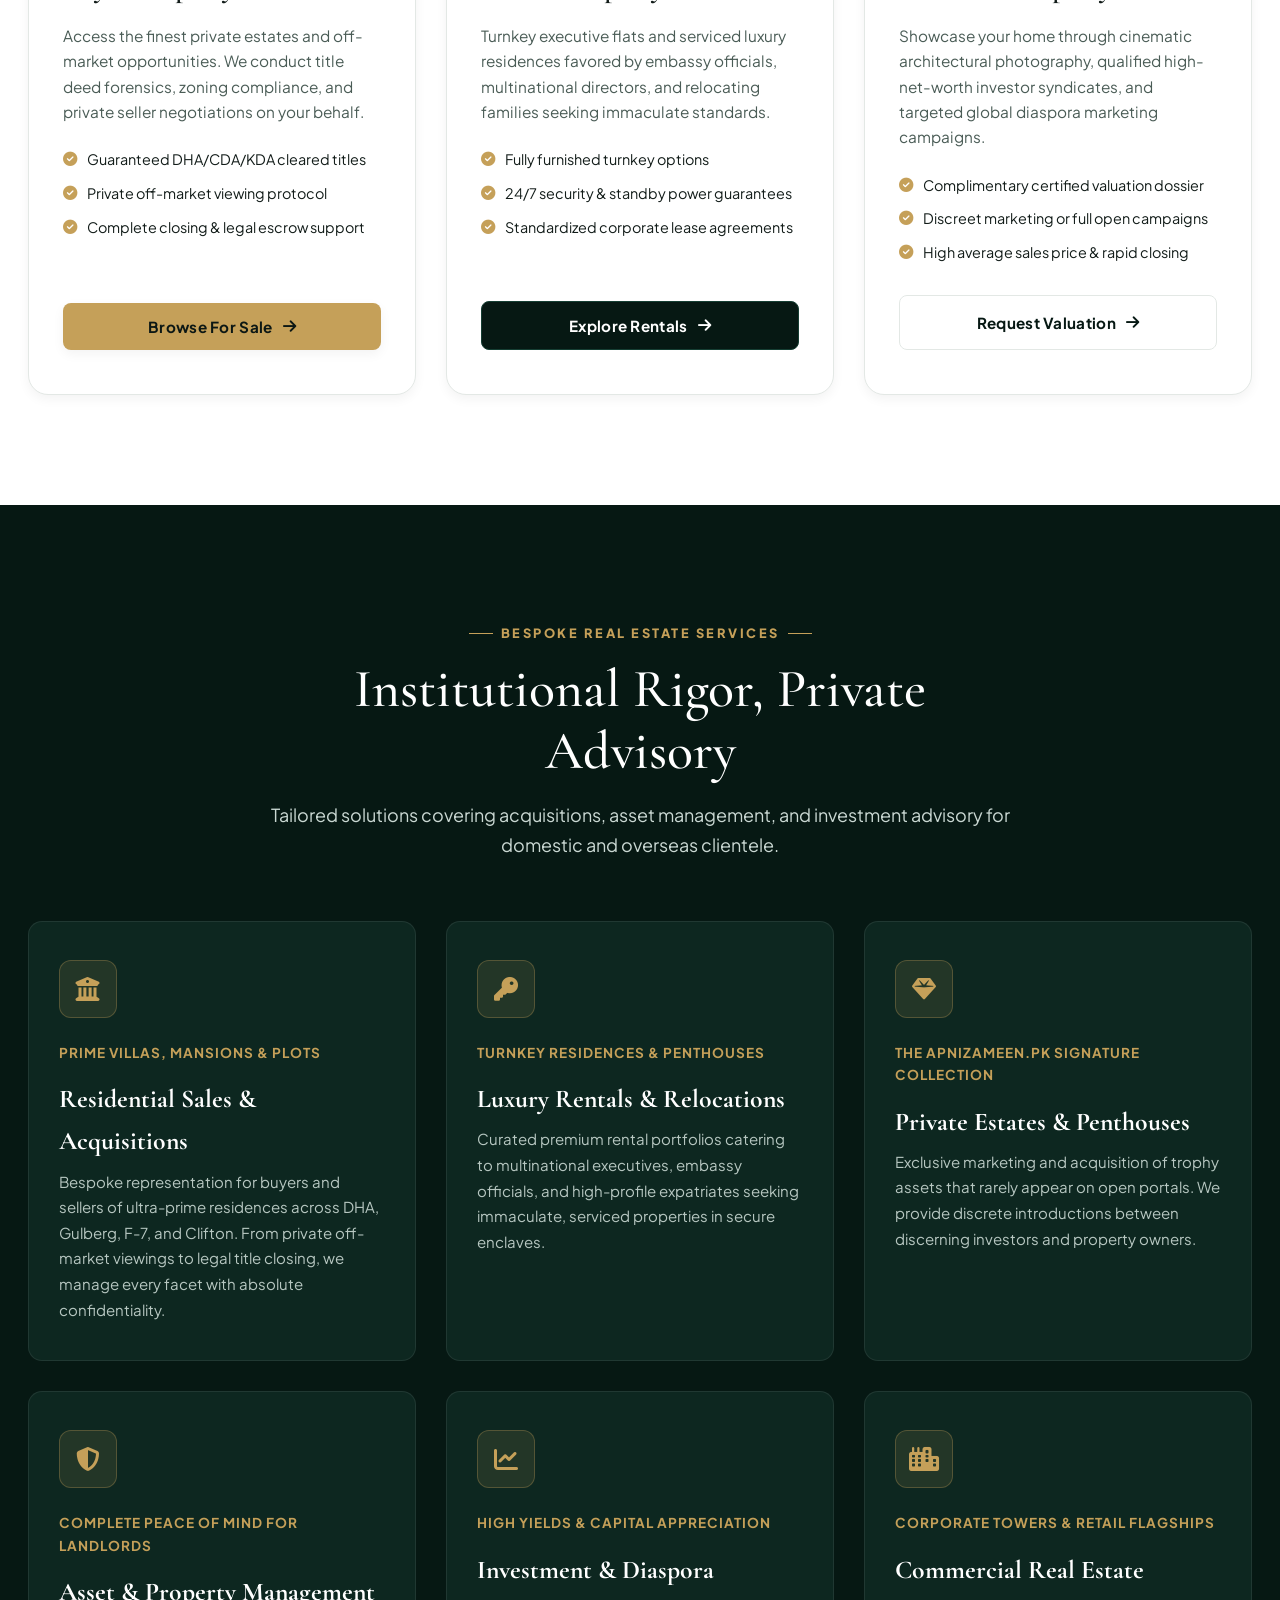
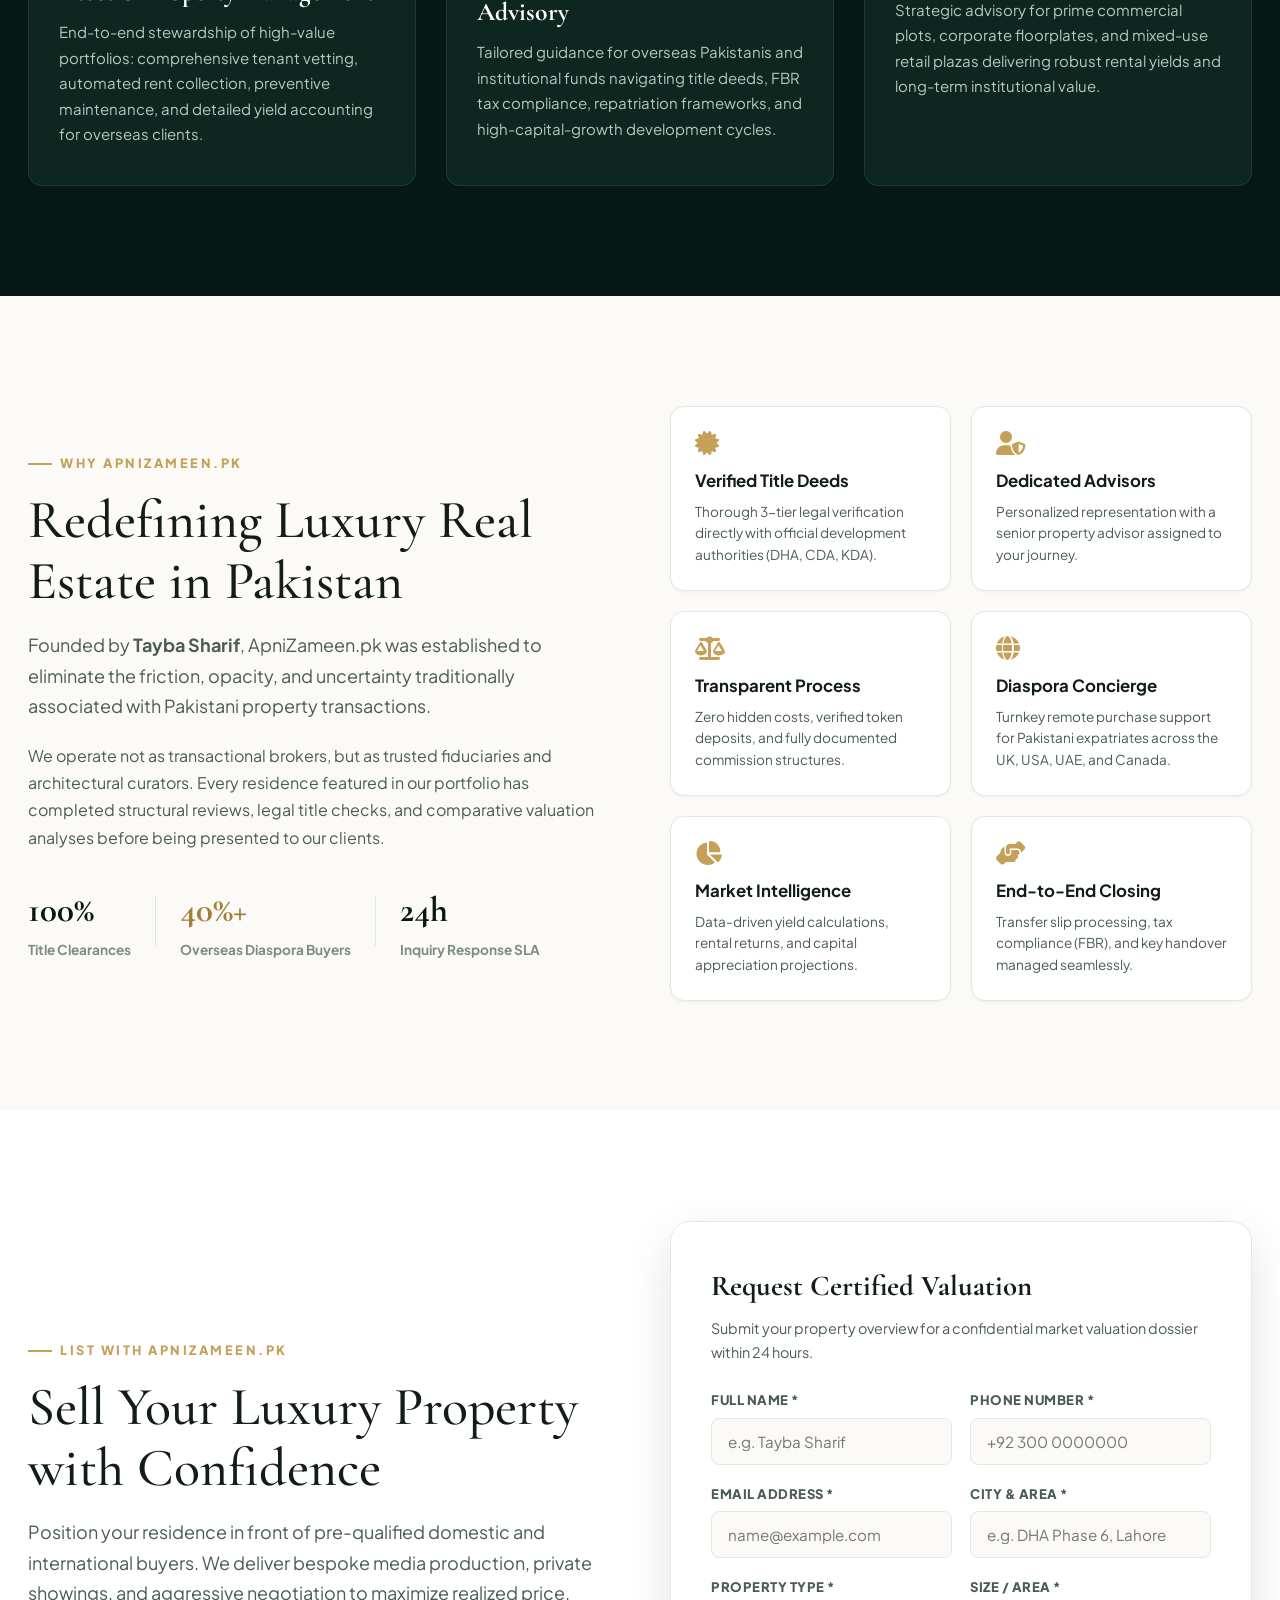
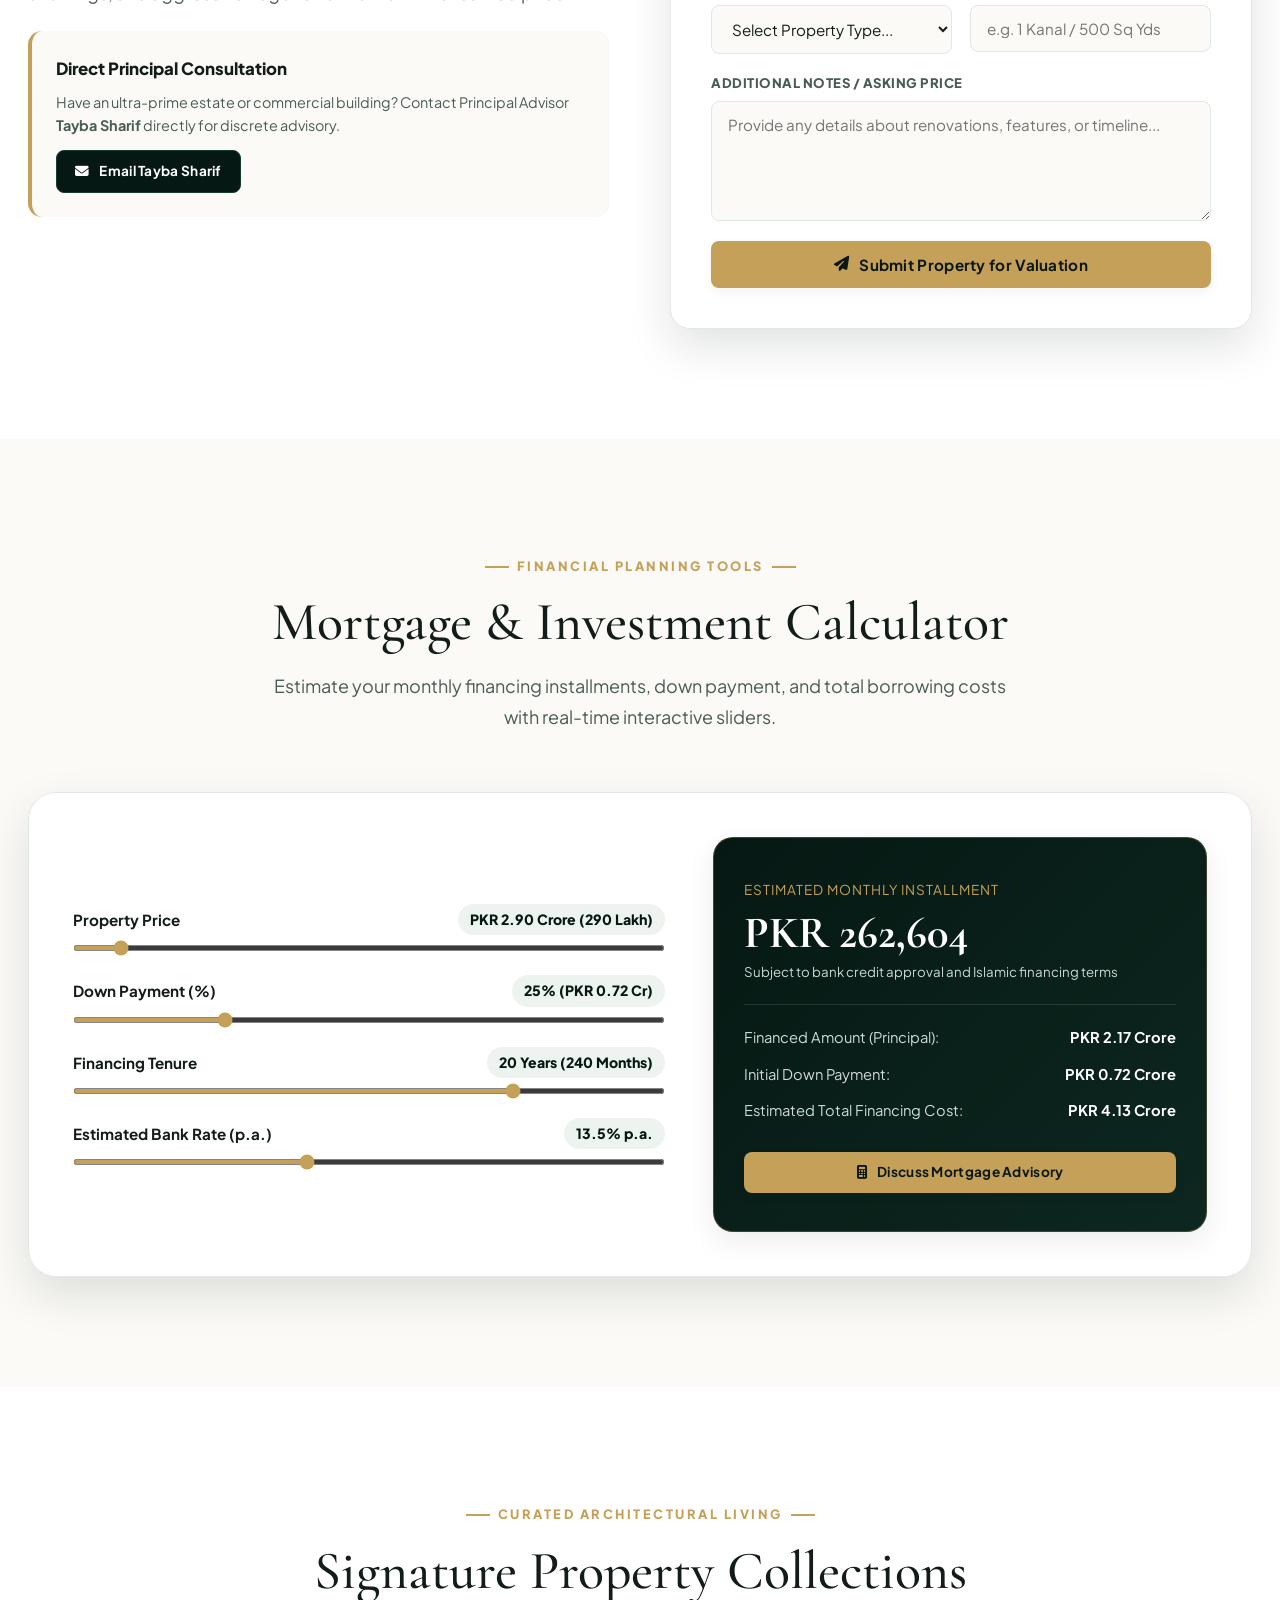
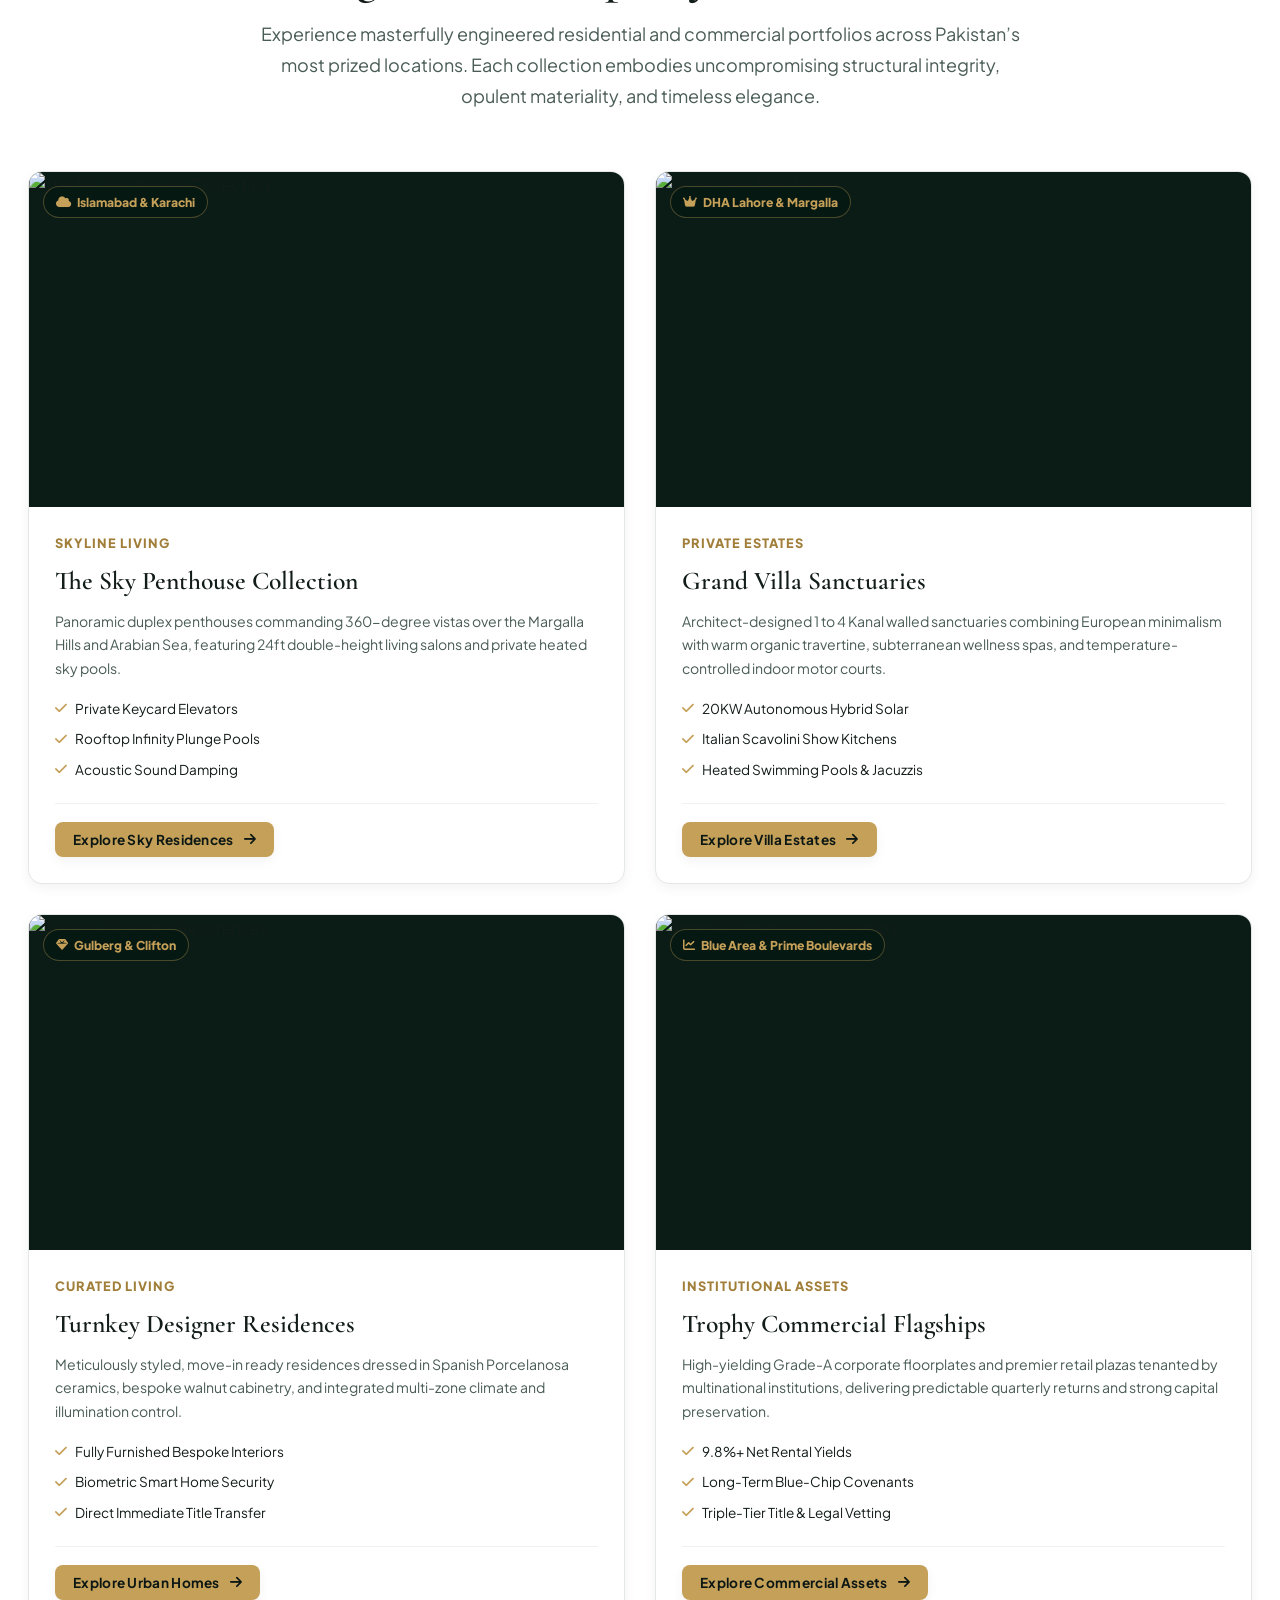
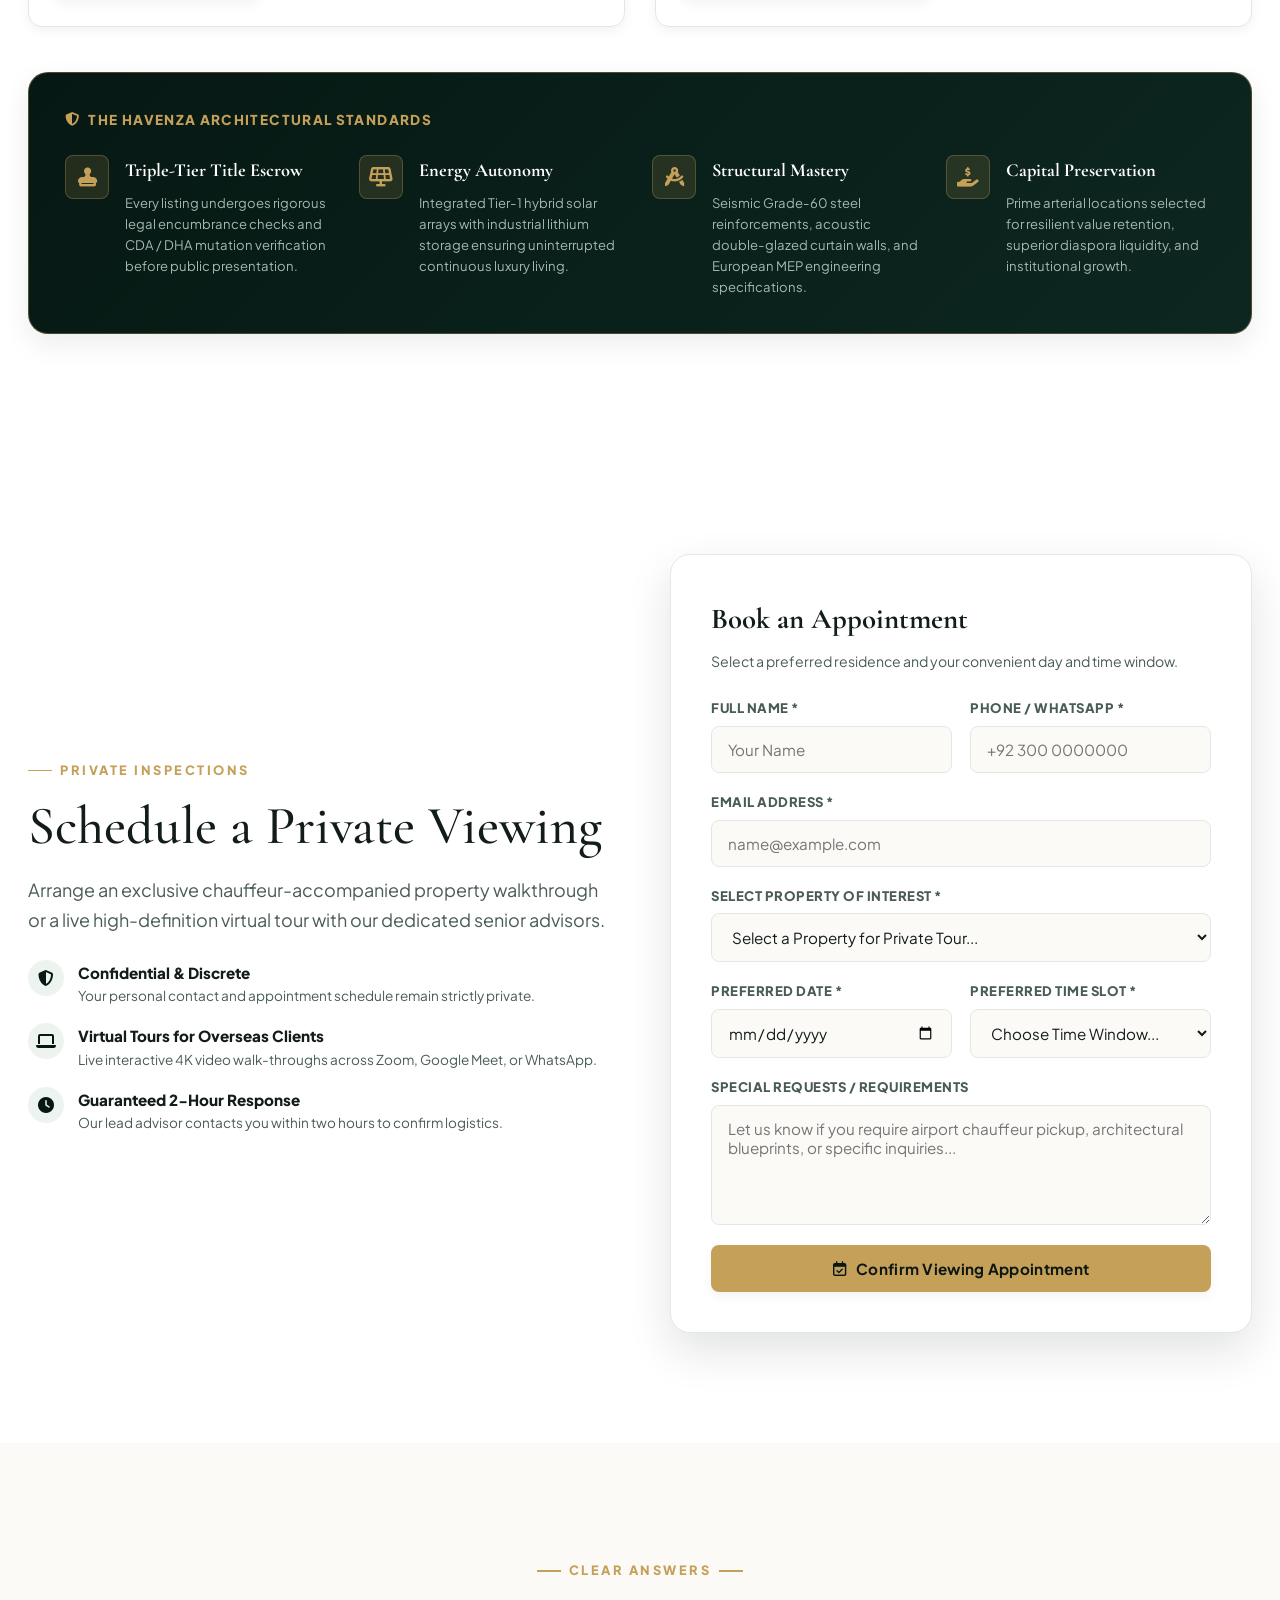
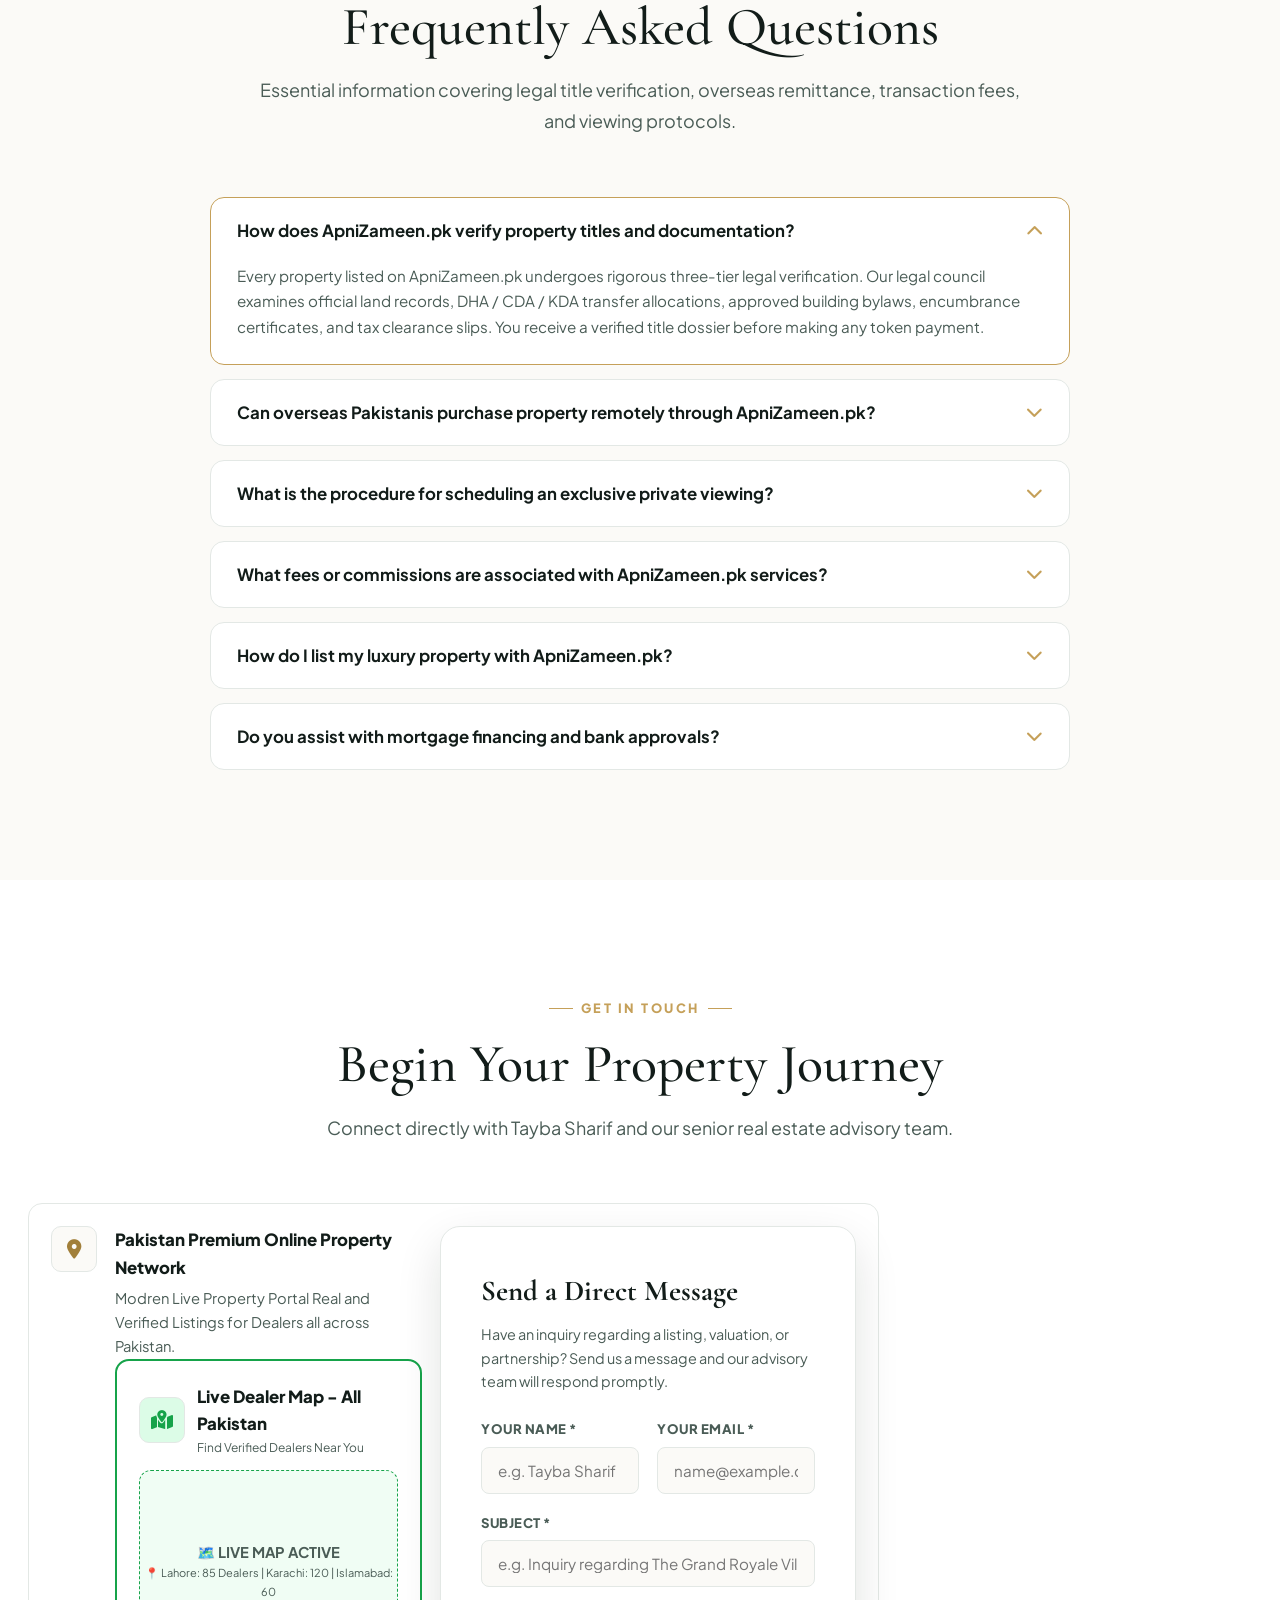
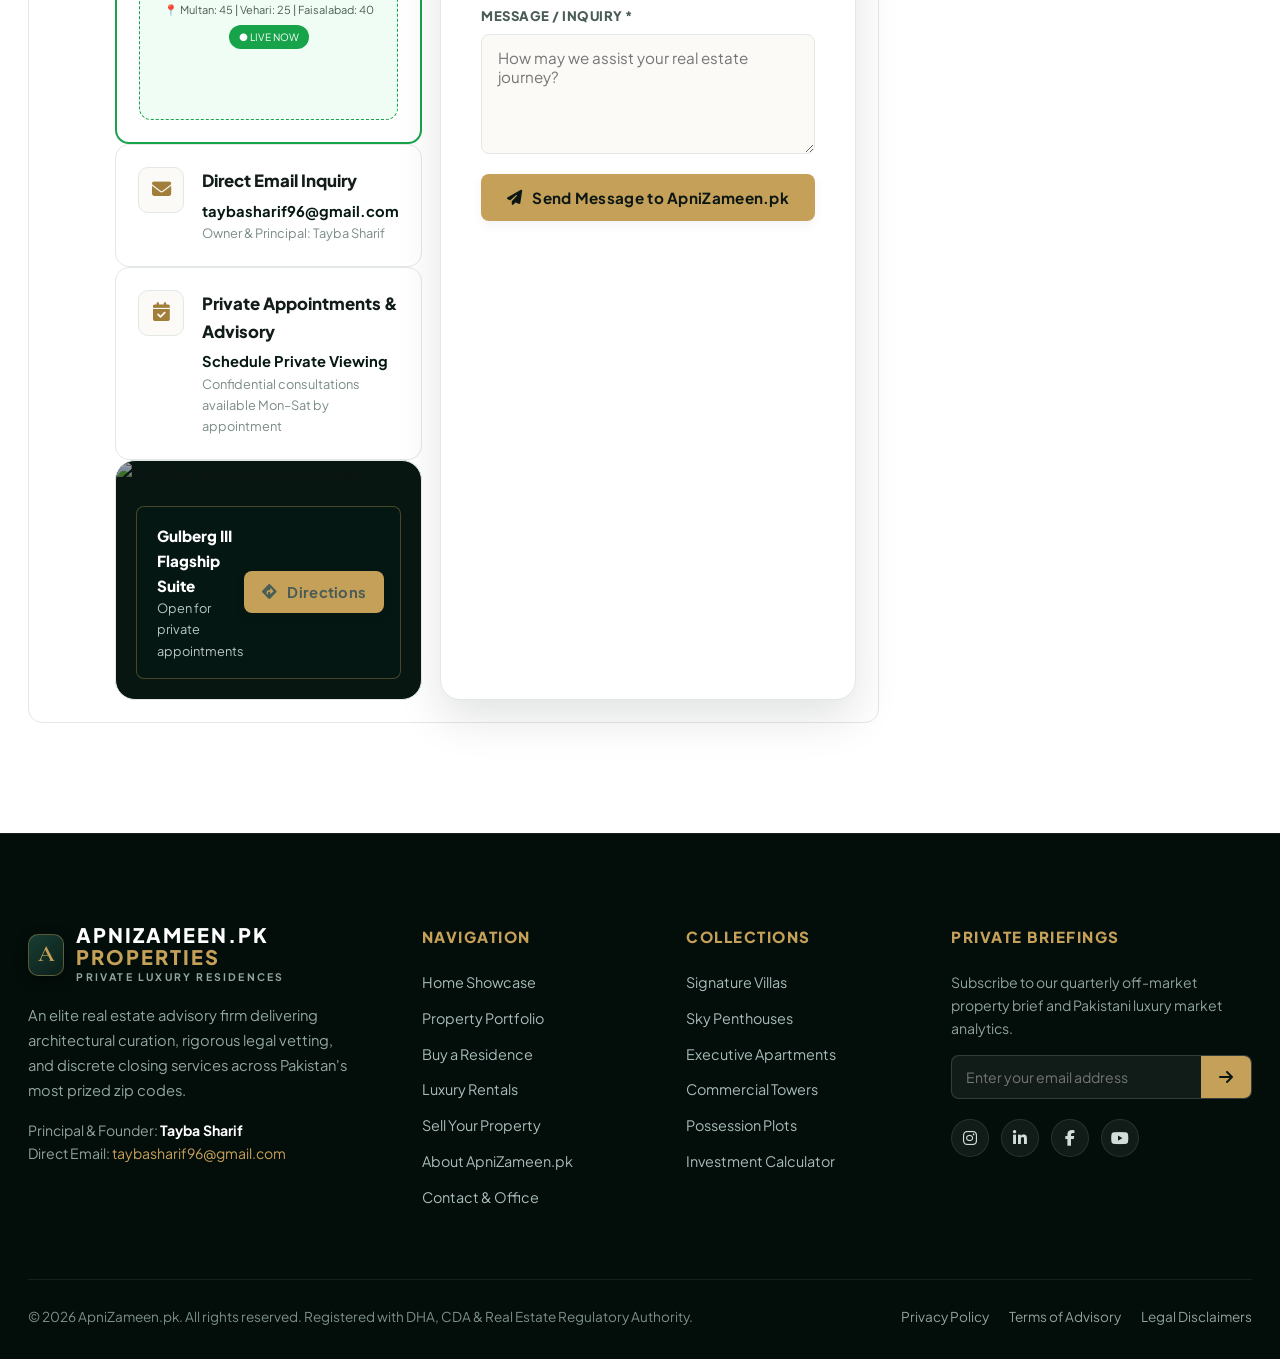
==== commit fc11b0bd: "Add files via upload" ====
--- a/index.html
+++ b/index.html
@@ -3,23 +3,23 @@
 <head>
   <meta charset="UTF-8">
   <meta name="viewport" content="width=device-width, initial-scale=1.0">
-  <meta name="description" content="HAVENZA PROPERTIES — Pakistan's premier luxury real estate advisory. Curated modern villas, penthouses, and prime commercial investments in Lahore, Islamabad, and Karachi.">
-  <meta name="keywords" content="luxury real estate Pakistan, DHA Lahore villas, Islamabad penthouses, Clifton Karachi properties, Havenza Properties, high-end real estate">
-  <meta name="author" content="Tayba Sharif — Havenza Properties">
+  <meta name="description" content="ApniZameen.pk — Pakistan's premier luxury real estate advisory. Curated modern villas, penthouses, and prime commercial investments in Lahore, Islamabad, and Karachi.">
+  <meta name="keywords" content="luxury real estate Pakistan, DHA Lahore villas, Islamabad penthouses, Clifton Karachi properties, ApniZameen.pk, high-end real estate">
+  <meta name="author" content="Tayba Sharif — ApniZameen.pk">
   
-  <title>HAVENZA PROPERTIES — Curated Luxury Real Estate & Private Residences</title>
-  <link rel="canonical" href="https://havenzaproperties.com/">
+  <title>ApniZameen.pk — Curated Luxury Real Estate & Private Residences</title>
+  <link rel="canonical" href="https://apnizameen.pk/">
 
   <!-- Open Graph / Social Media Preview Meta Tags -->
   <meta property="og:type" content="website">
-  <meta property="og:url" content="https://havenzaproperties.com/">
-  <meta property="og:title" content="HAVENZA PROPERTIES — Curated Luxury Real Estate & Private Residences">
+  <meta property="og:url" content="https://apnizameen.pk/">
+  <meta property="og:title" content="ApniZameen.pk — Curated Luxury Real Estate & Private Residences">
   <meta property="og:description" content="Pakistan's premier luxury real estate advisory. Curated modern villas, penthouses, and prime commercial investments in Lahore, Islamabad, and Karachi.">
   <meta property="og:image" content="https://images.unsplash.com/photo-1600596542815-ffad4c1539a9?auto=format&fit=crop&w=1600&q=85">
 
   <!-- Twitter Cards -->
   <meta name="twitter:card" content="summary_large_image">
-  <meta name="twitter:title" content="HAVENZA PROPERTIES — Curated Luxury Real Estate">
+  <meta name="twitter:title" content="ApniZameen.pk — Curated Luxury Real Estate">
   <meta name="twitter:description" content="Curated modern villas, sky penthouses, and luxury investments in Lahore, Islamabad, and Karachi.">
   <meta name="twitter:image" content="https://images.unsplash.com/photo-1600596542815-ffad4c1539a9?auto=format&fit=crop&w=1600&q=85">
 
@@ -28,9 +28,9 @@
   {
     "@context": "https://schema.org",
     "@type": "RealEstateAgent",
-    "name": "Havenza Properties",
+    "name": "ApniZameen.pk",
     "image": "https://images.unsplash.com/photo-1600596542815-ffad4c1539a9?auto=format&fit=crop&w=1600&q=85",
-    "url": "https://havenzaproperties.com/",
+    "url": "https://apnizameen.pk/",
     "founder": {
       "@type": "Person",
       "name": "Tayba Sharif"
@@ -93,11 +93,11 @@
   <header class="site-header" id="siteHeader">
     <div class="container header-inner">
       <!-- Brand Logo -->
-      <a href="#home" class="brand-logo" aria-label="HAVENZA PROPERTIES Homepage">
-        <div class="brand-crest">H</div>
+      <a href="#home" class="brand-logo" aria-label="ApniZameen.pk Homepage">
+        <div class="brand-crest">A</div>
         <div class="brand-text">
-          <div class="brand-name">HAVENZA <span>PROPERTIES</span></div>
-          <div class="brand-tag">Private Luxury Residences</div>
+          <div class="brand-name">ApniZameen.pk</div>
+          <div class="brand-tag">Pakistan's Premier Property Portal</div>
         </div>
       </a>
 
@@ -176,19 +176,19 @@
       <div class="hero-overlay"></div>
       <div class="container">
         <div class="hero-content">
-          <div class="hero-kicker">Pakistan's Premier Real Estate Advisory</div>
-          <h1 class="hero-title">Exquisite Living, <em>Masterfully Curated.</em></h1>
-          <p class="hero-description">
-            Experience bespoke property advisory representing Pakistan’s most distinguished villas, panoramic sky penthouses, and premier commercial assets across Lahore, Islamabad, and Karachi.
+          <div class="hero-kicker">ApniZameen.pk - Pakistan's No.1 Property Portal</div>
+          <h1 class="hero-title">Find Your Dream Home, <em>Verified Properties.</em></h1>
+          <p class="hero-description"
+            Pakistan's most trusted platform to buy,sell and rent properties
           </p>
           <div class="hero-ctas">
             <a href="#properties" class="btn btn-primary btn-lg">
-              <span>Explore Properties</span>
+              <span>Search Properties</span>
               <i class="fa-solid fa-arrow-right"></i>
             </a>
             <a href="#viewing" class="btn btn-outline btn-lg">
               <i class="fa-regular fa-calendar"></i>
-              <span>Schedule a Viewing</span>
+              <span>Post Your Property - Free</span>
             </a>
           </div>
         </div>
@@ -374,7 +374,7 @@
       <div class="container">
         <div class="section-header">
           <div class="kicker kicker-centered">Comprehensive Capabilities</div>
-          <h2 class="section-title">Buy, Rent, or Sell with Havenza</h2>
+          <h2 class="section-title">Buy, Rent, or Sell with ApniZameen.pk</h2>
           <p class="section-lead">
             Whether you are acquiring a generational family estate, leasing a turnkey executive penthouse, or liquidating a high-value portfolio, our dedicated teams deliver unparalleled discretion and execution.
           </p>
@@ -474,10 +474,10 @@
         <div class="split-layout">
           <!-- Story & Heritage -->
           <div>
-            <div class="kicker">Why Havenza Properties</div>
+            <div class="kicker">Why ApniZameen.pk</div>
             <h2 class="section-title">Redefining Luxury Real Estate in Pakistan</h2>
             <p class="section-lead" style="margin-bottom: 20px;">
-              Founded by <strong>Tayba Sharif</strong>, HAVENZA PROPERTIES was established to eliminate the friction, opacity, and uncertainty traditionally associated with Pakistani property transactions.
+              Founded by <strong>Tayba Sharif</strong>, ApniZameen.pk was established to eliminate the friction, opacity, and uncertainty traditionally associated with Pakistani property transactions.
             </p>
             <p style="color: var(--color-text-secondary); line-height: 1.7; margin-bottom: 24px;">
               We operate not as transactional brokers, but as trusted fiduciaries and architectural curators. Every residence featured in our portfolio has completed structural reviews, legal title checks, and comparative valuation analyses before being presented to our clients.
@@ -544,7 +544,7 @@
       <div class="container">
         <div class="split-layout">
           <div>
-            <div class="kicker">List with Havenza</div>
+            <div class="kicker">List with ApniZameen.pk</div>
             <h2 class="section-title">Sell Your Luxury Property with Confidence</h2>
             <p class="section-lead" style="margin-bottom: 22px;">
               Position your residence in front of pre-qualified domestic and international buyers. We deliver bespoke media production, private showings, and aggressive negotiation to maximize realized price.
@@ -576,7 +576,7 @@
 
                 <div class="form-group">
                   <label class="form-label" for="sellPhone">Phone Number *</label>
-                  <input type="tel" id="sellPhone" class="form-input" placeholder="+92 300 1234567" required>
+                  <input type="tel" id="sellPhone" class="form-input" placeholder="+92 300 0000000" required>
                 </div>
 
                 <div class="form-group">
@@ -1018,11 +1018,25 @@
                 <i class="fa-solid fa-location-dot"></i>
               </div>
               <div class="contact-card-text">
-                <h4>Flagship Office (Lahore)</h4>
-                <p>Havenza Tower, Main Boulevard, Gulberg III, Lahore, Pakistan</p>
-                <p style="margin-top: 4px; font-size: 0.85rem; color: var(--color-gold-dark);">Capital Office: Sector F-7/2, Islamabad</p>
-              </div>
-            </div>
+                <h4>Pakistan Premium Online Property Network</h4>
+                <p>Modren Live Property Portal  Real and Verified Listings for Dealers all across Pakistan.</p>
+                <div class="contact-card-item" style="flex-direction: column; align-items: flex-start; gap:12px; border: 2px solid #16a34a;">
+  <div style="display:flex; align-items:center; gap:12px;">
+    <div class="contact-icon-box" style="background:#dcfce7;">
+      <i class="fa-solid fa-map-location-dot" style="color:#16a34a;"></i>
+    </div>
+    <div>
+      <h4 style="margin:0;">Live Dealer Map - All Pakistan</h4>
+      <p style="margin:0; font-size:12px;">Find Verified Dealers Near You</p>
+    </div>
+  </div>
+  <div id="dealerMap" style="width:100%; height:250px; border-radius:12px; background:#f0fdf4; border:1px dashed #16a34a; display:flex; flex-direction:column; align-items:center; justify-content:center; text-align:center;">
+    <p style="font-weight:bold;">🗺️ LIVE MAP ACTIVE</p>
+    <p style="font-size:11px;">📍 Lahore: 85 Dealers | Karachi: 120 | Islamabad: 60</p>
+    <p style="font-size:11px;">📍 Multan: 45 | Vehari: 25 | Faisalabad: 40</p>
+    <span style="background:#16a34a; color:white; padding:4px 10px; border-radius:20px; font-size:10px; margin-top:6px;">● LIVE NOW</span>
+  </div>
+</div>
 
             <div class="contact-card-item">
               <div class="contact-icon-box">
@@ -1049,7 +1063,7 @@
             <!-- Stylized Map Graphic Card -->
             <div class="map-visual-card">
               <img src="https://images.unsplash.com/photo-1526778548025-fa2f459cd5c1?auto=format&fit=crop&w=1000&q=80" 
-                   alt="Havenza Properties Location Map" 
+                   alt="ApniZameen.pk Location Map" 
                    class="map-bg">
               <div class="map-card-badge">
                 <div>
@@ -1095,7 +1109,7 @@
 
               <button type="submit" class="btn btn-primary" style="width: 100%; margin-top: 20px;">
                 <i class="fa-solid fa-paper-plane"></i>
-                <span>Send Message to Havenza</span>
+                <span>Send Message to ApniZameen.pk</span>
               </button>
             </form>
           </div>
@@ -1113,13 +1127,14 @@
       <div class="footer-grid">
         <!-- Brand Summary Column -->
         <div class="footer-brand">
-          <a href="#home" class="brand-logo">
-            <div class="brand-crest">H</div>
-            <div class="brand-text">
-              <div class="brand-name">HAVENZA <span>PROPERTIES</span></div>
-              <div class="brand-tag">Private Luxury Residences</div>
-            </div>
-          </a>
+                  <a href="#home" class="brand-logo">
+          <div class="brand-crest">A</div>
+          <div class="brand-text">
+            <div class="brand-name">APNIZAMEEN.PK <span>PROPERTIES</span></div>
+            <div class="brand-tag">Private Luxury Residences</div>
+          </div>
+        </a>
+      
           <p>
             An elite real estate advisory firm delivering architectural curation, rigorous legal vetting, and discrete closing services across Pakistan's most prized zip codes.
           </p>
@@ -1138,7 +1153,7 @@
             <a href="#trilogy" class="footer-link">Buy a Residence</a>
             <a href="#trilogy" class="footer-link">Luxury Rentals</a>
             <a href="#sell" class="footer-link">Sell Your Property</a>
-            <a href="#about" class="footer-link">About Havenza</a>
+            <a href="#about" class="footer-link">About ApniZameen.pk</a>
             <a href="#contact" class="footer-link">Contact & Office</a>
           </div>
         </div>
@@ -1181,7 +1196,7 @@
       <!-- Footer Bottom Legal Notice -->
       <div class="footer-bottom">
         <div>
-          &copy; 2026 HAVENZA PROPERTIES. All rights reserved. Registered with DHA, CDA & Real Estate Regulatory Authority.
+          &copy; 2026 ApniZameen.pk. All rights reserved. Registered with DHA, CDA & Real Estate Regulatory Authority.
         </div>
         <div style="display: flex; gap: 20px;">
           <a href="#home" style="color: #8fa29c;">Privacy Policy</a>
@@ -1322,4 +1337,4 @@
   <script src="js/data.js"></script>
   <script src="js/app.js"></script>
 </body>
-</html>+</html>
--- a/css/style.css
+++ b/css/style.css
@@ -1,5 +1,5 @@
 /* ==========================================================================
-   HAVENZA PROPERTIES — Luxury Real Estate Design System
+   ApniZameen.pk — Luxury Real Estate Design System
    ========================================================================== */
 
 /* --------------------------------------------------------------------------
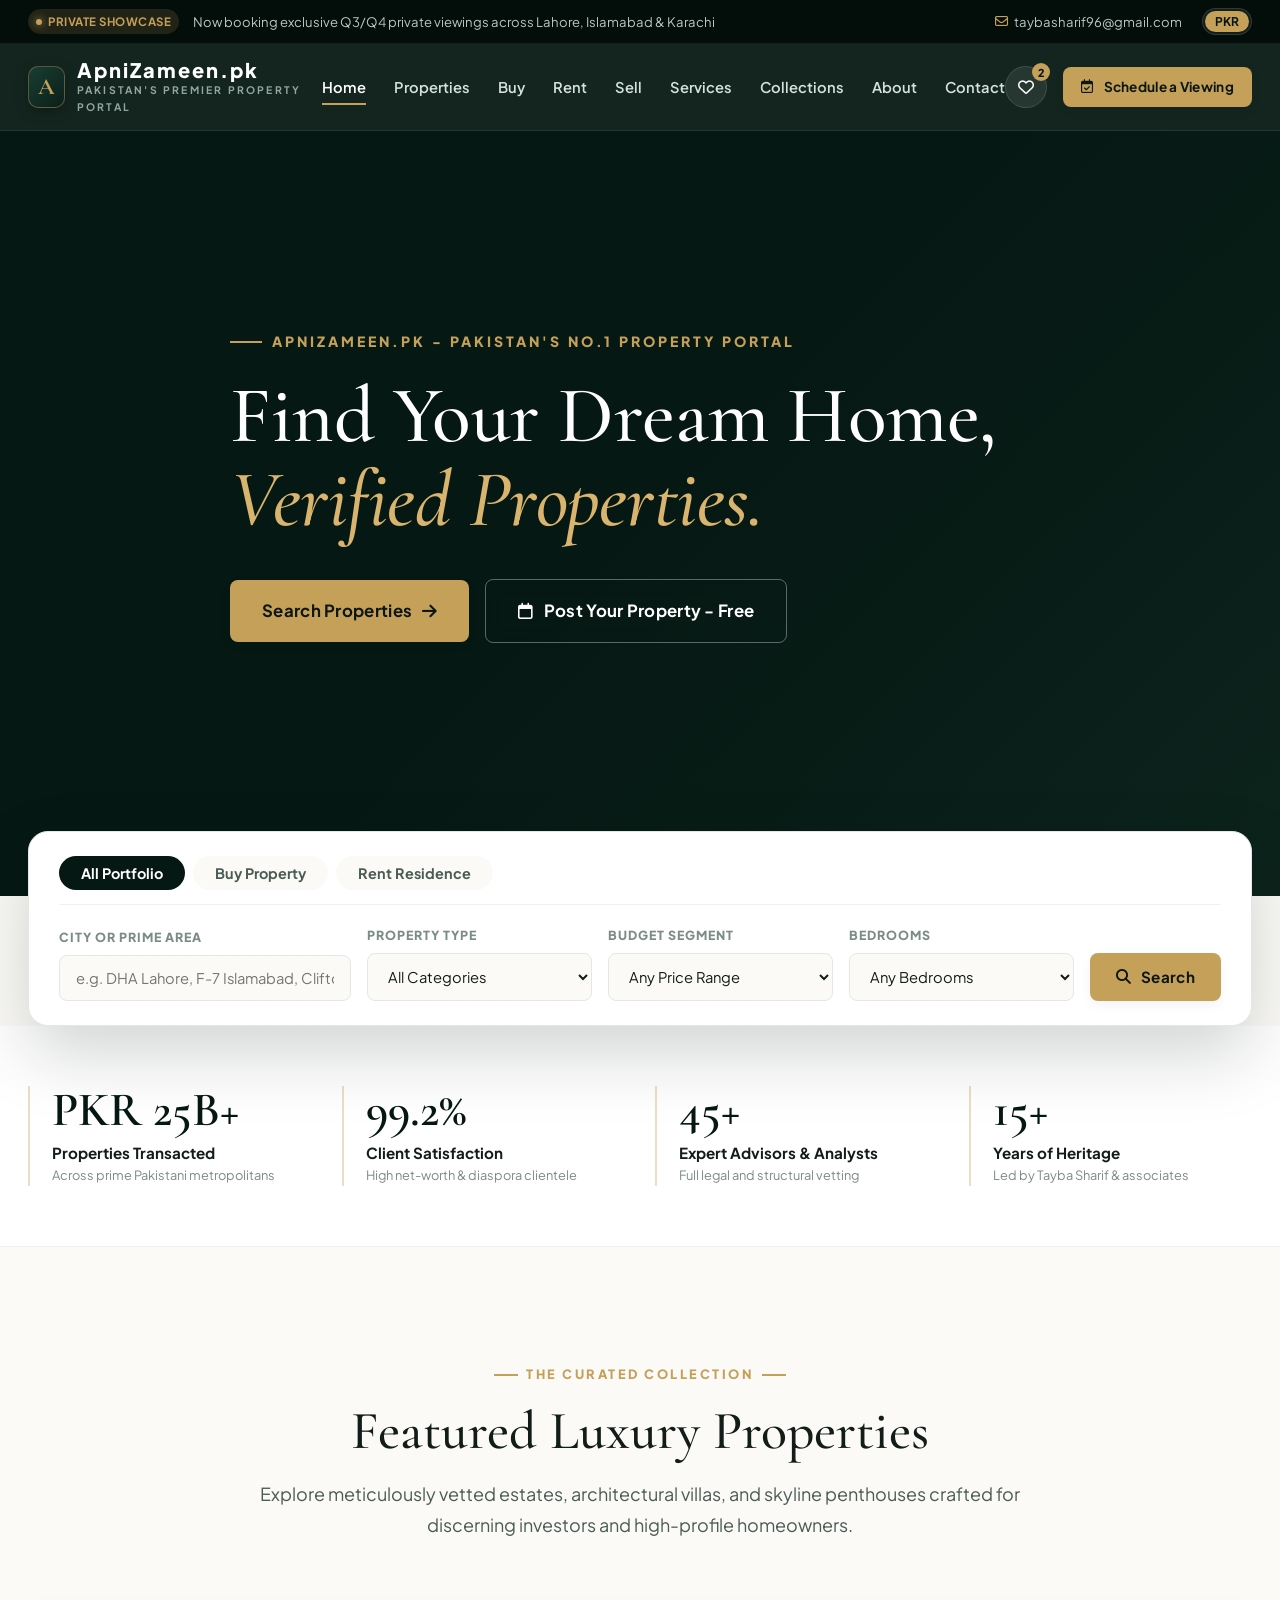
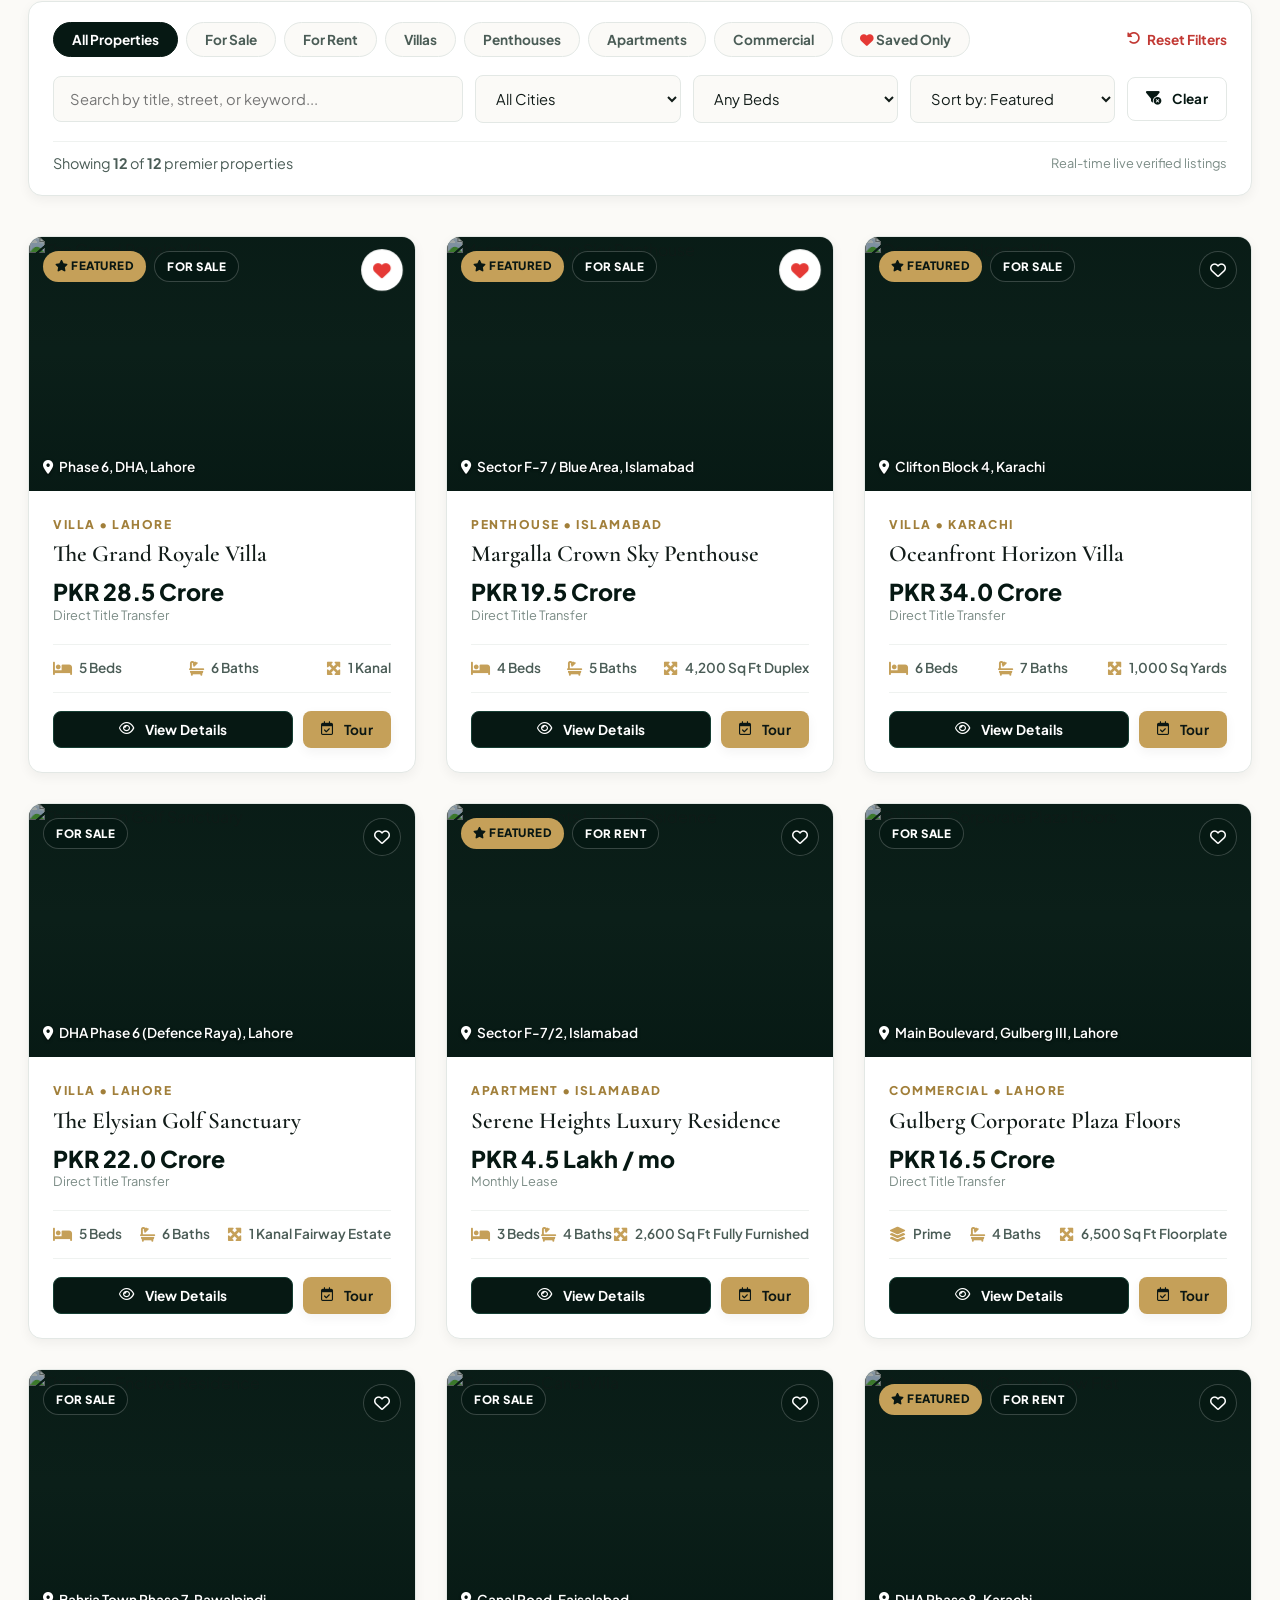
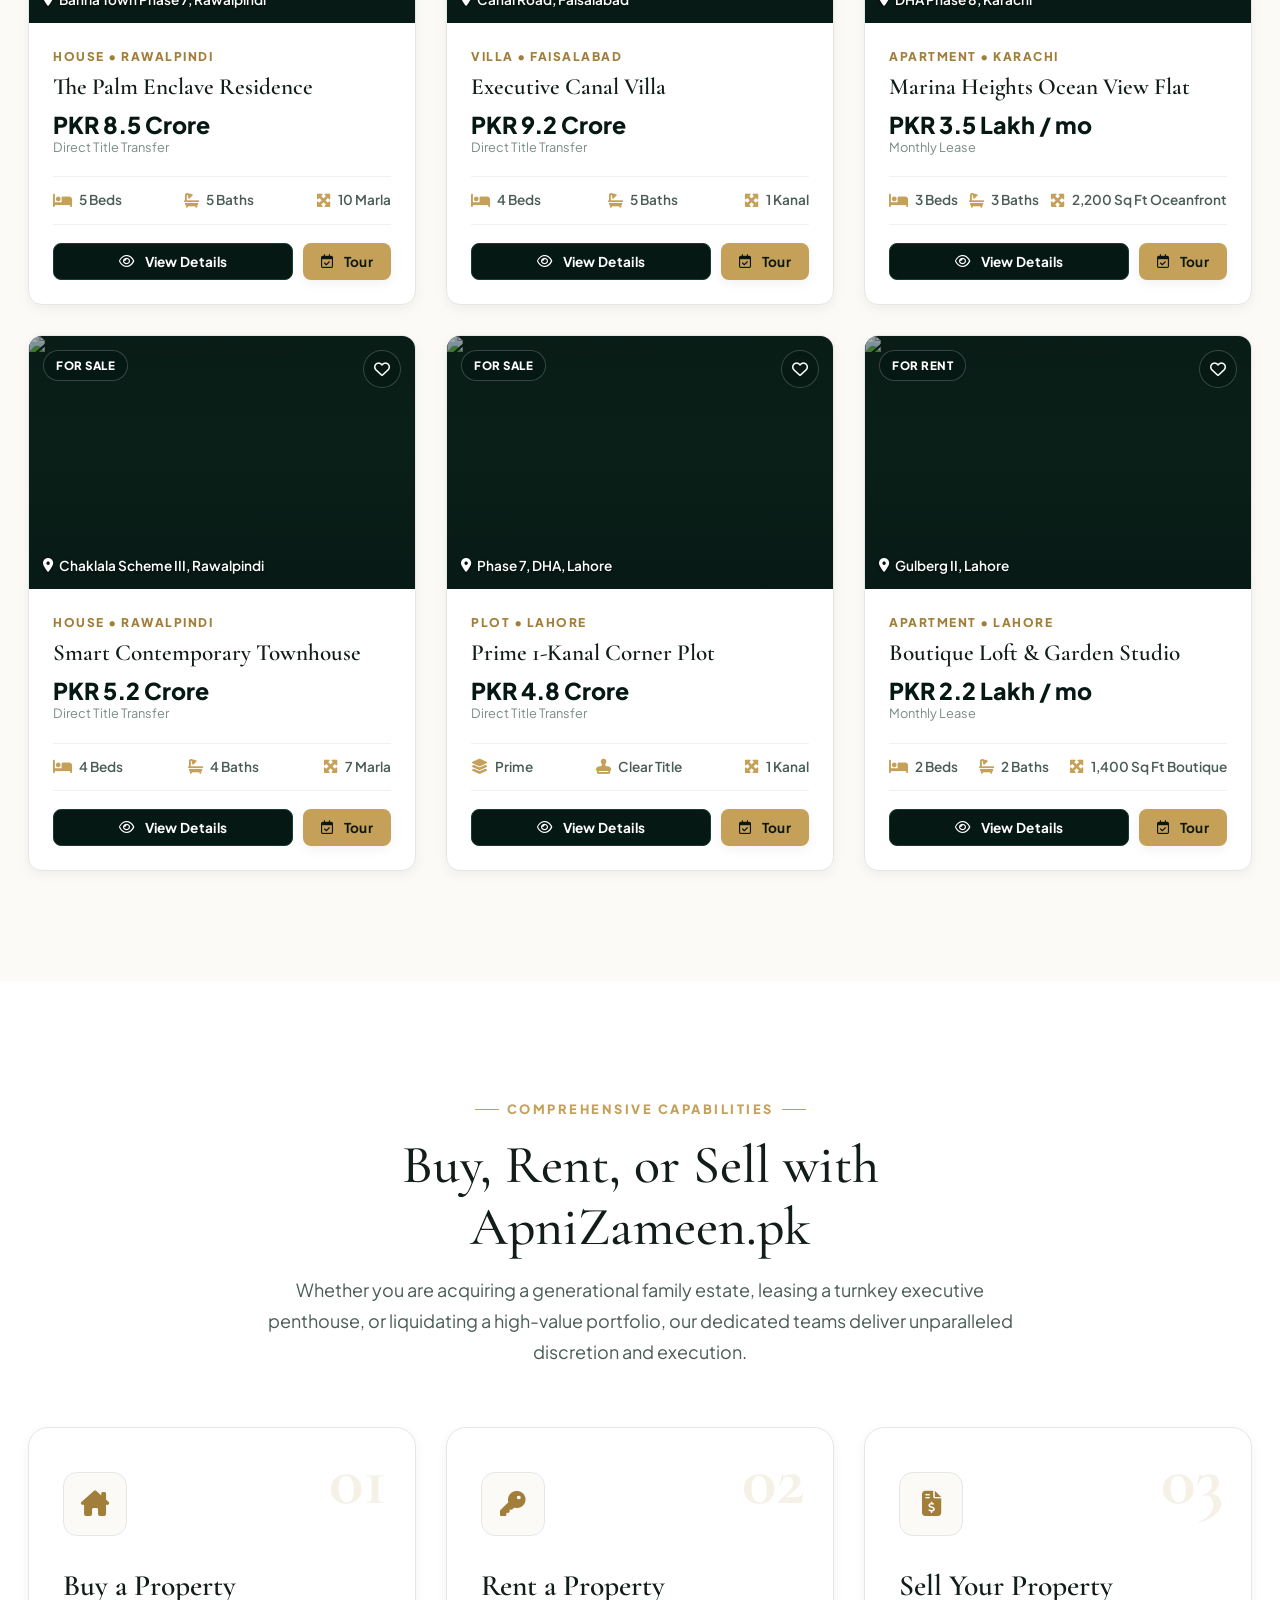
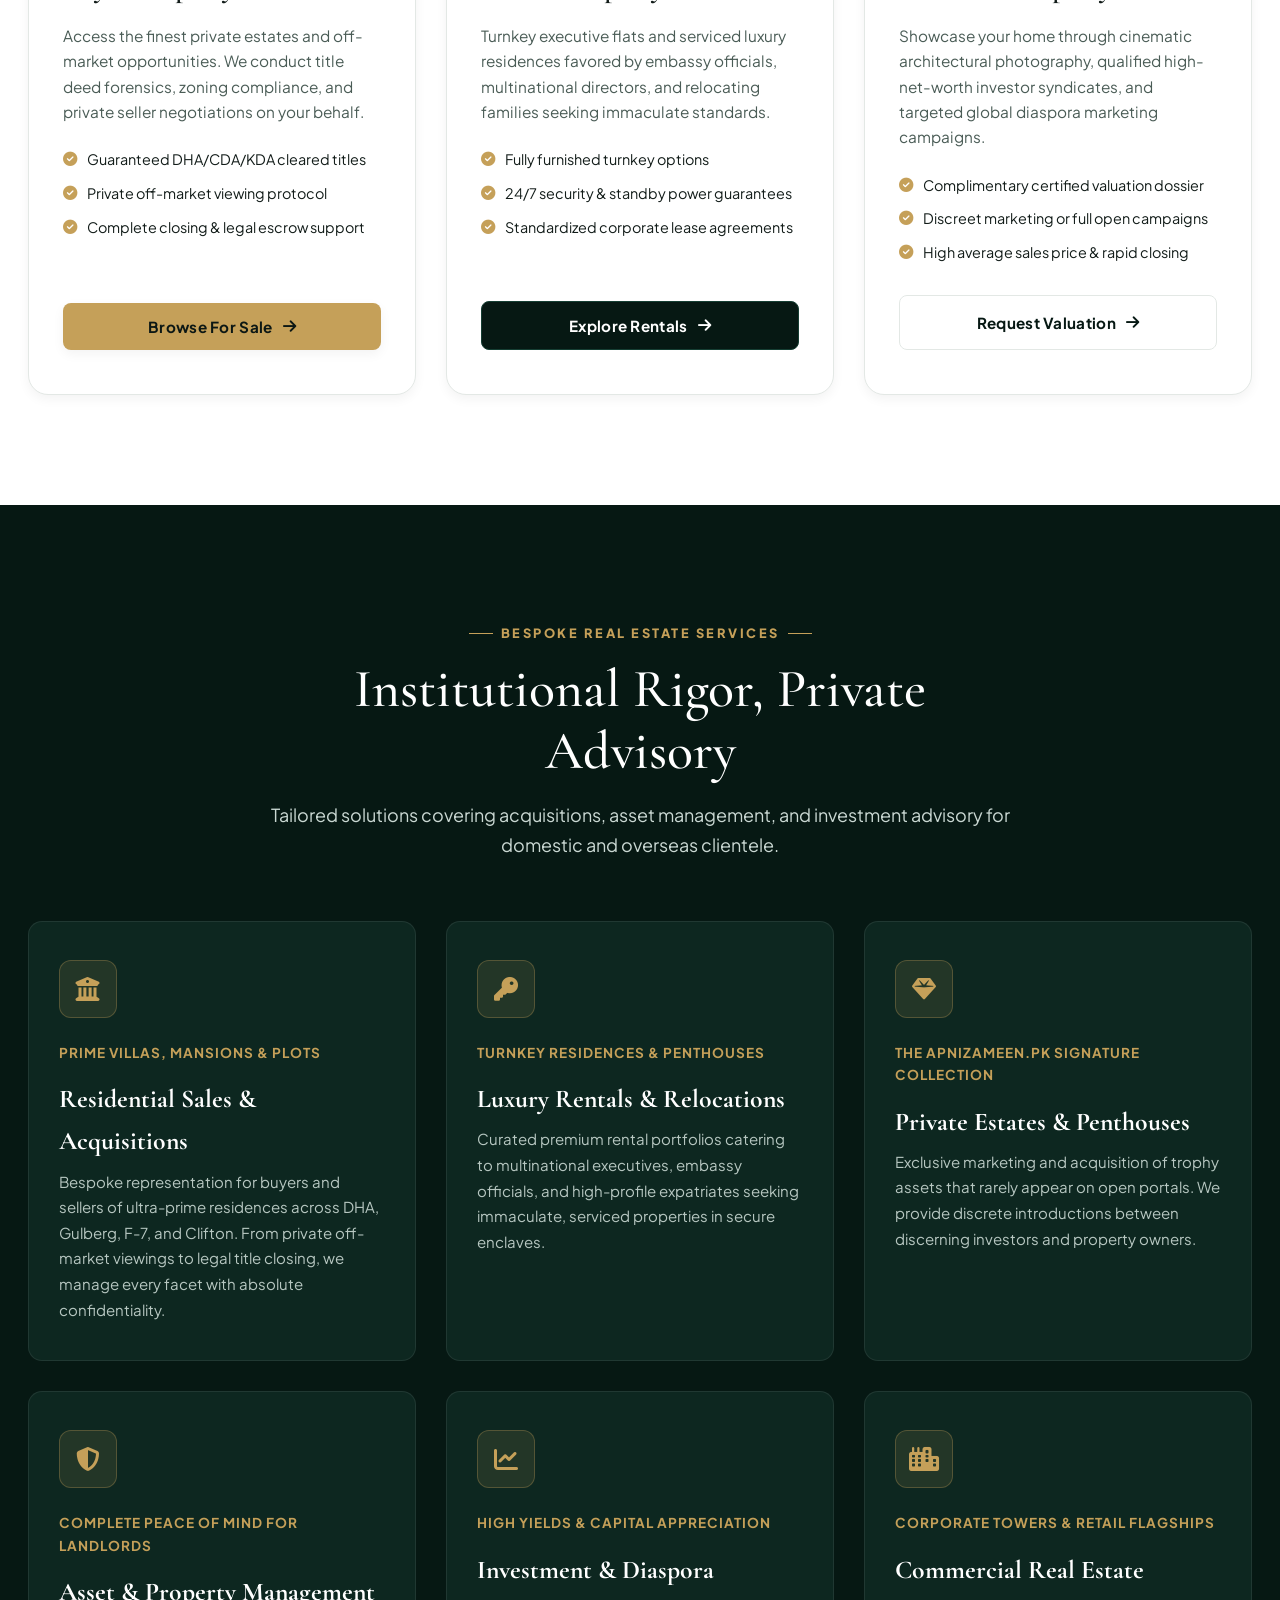
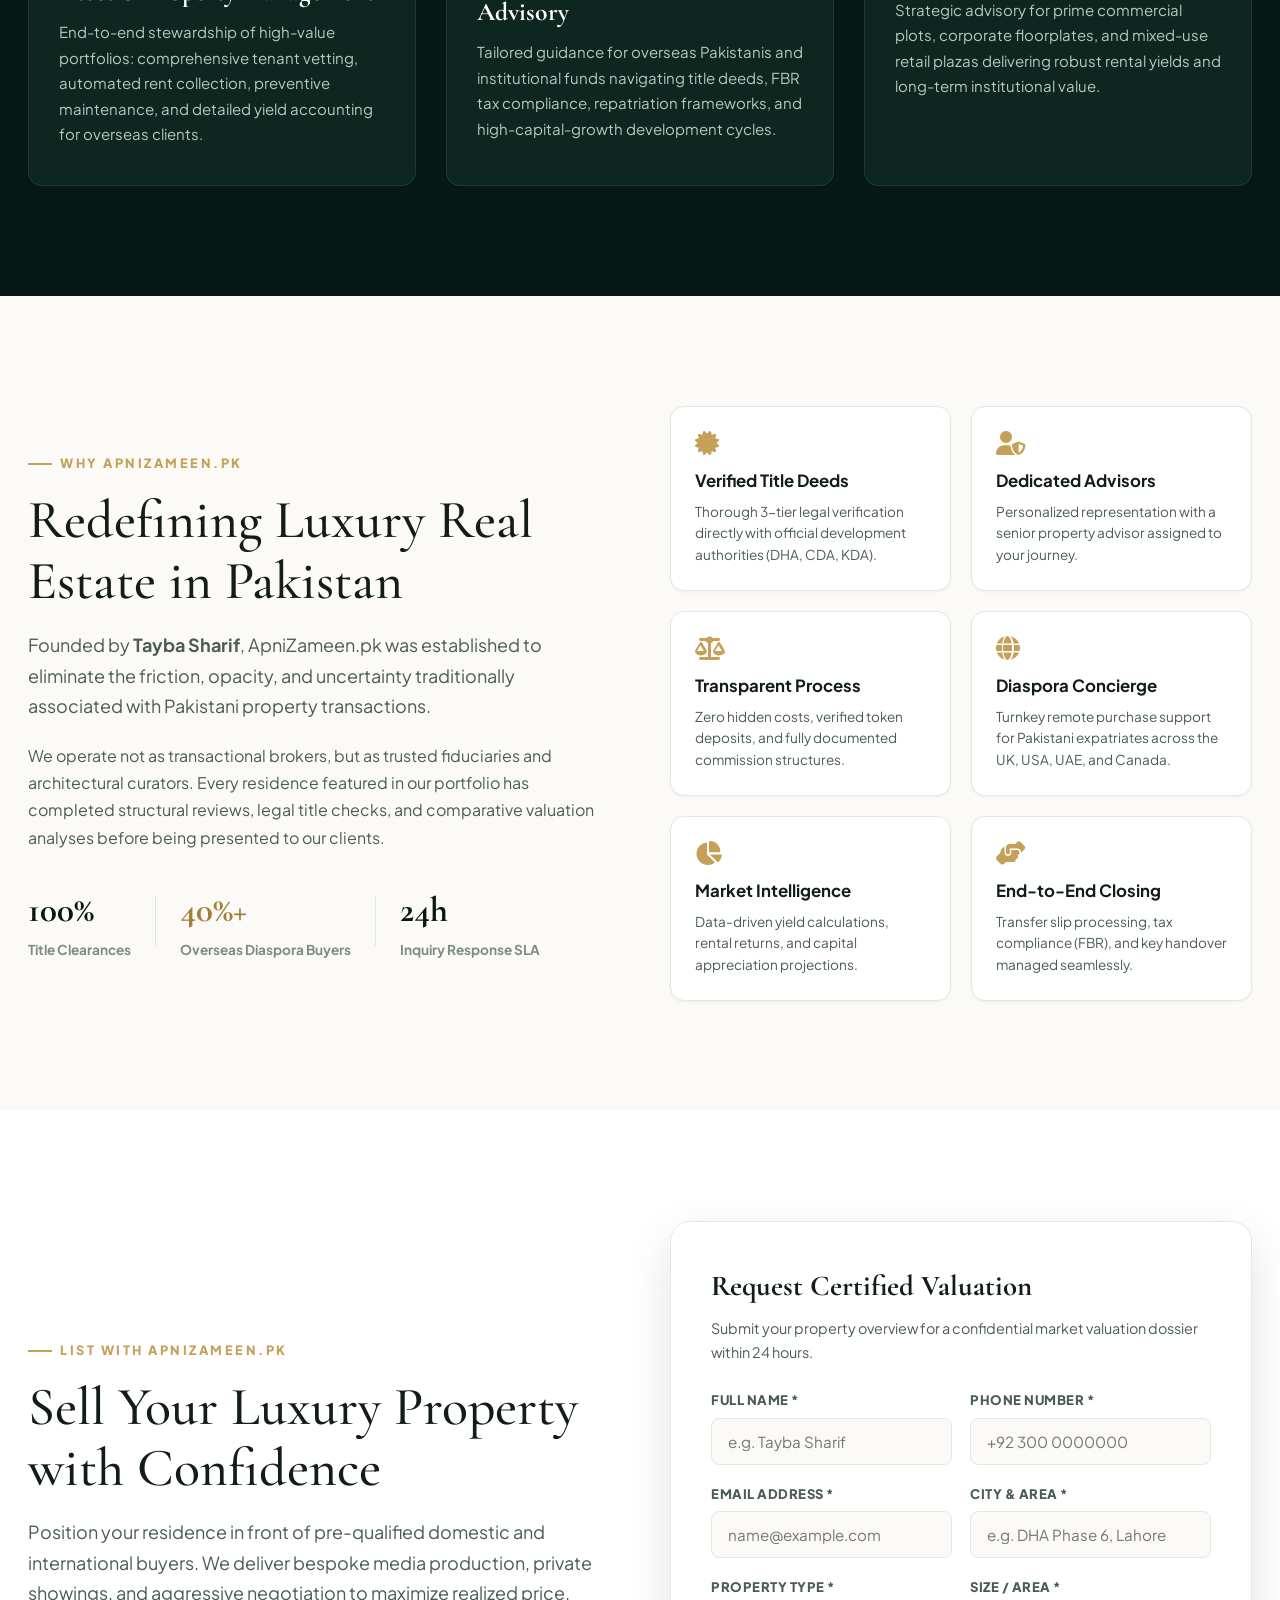
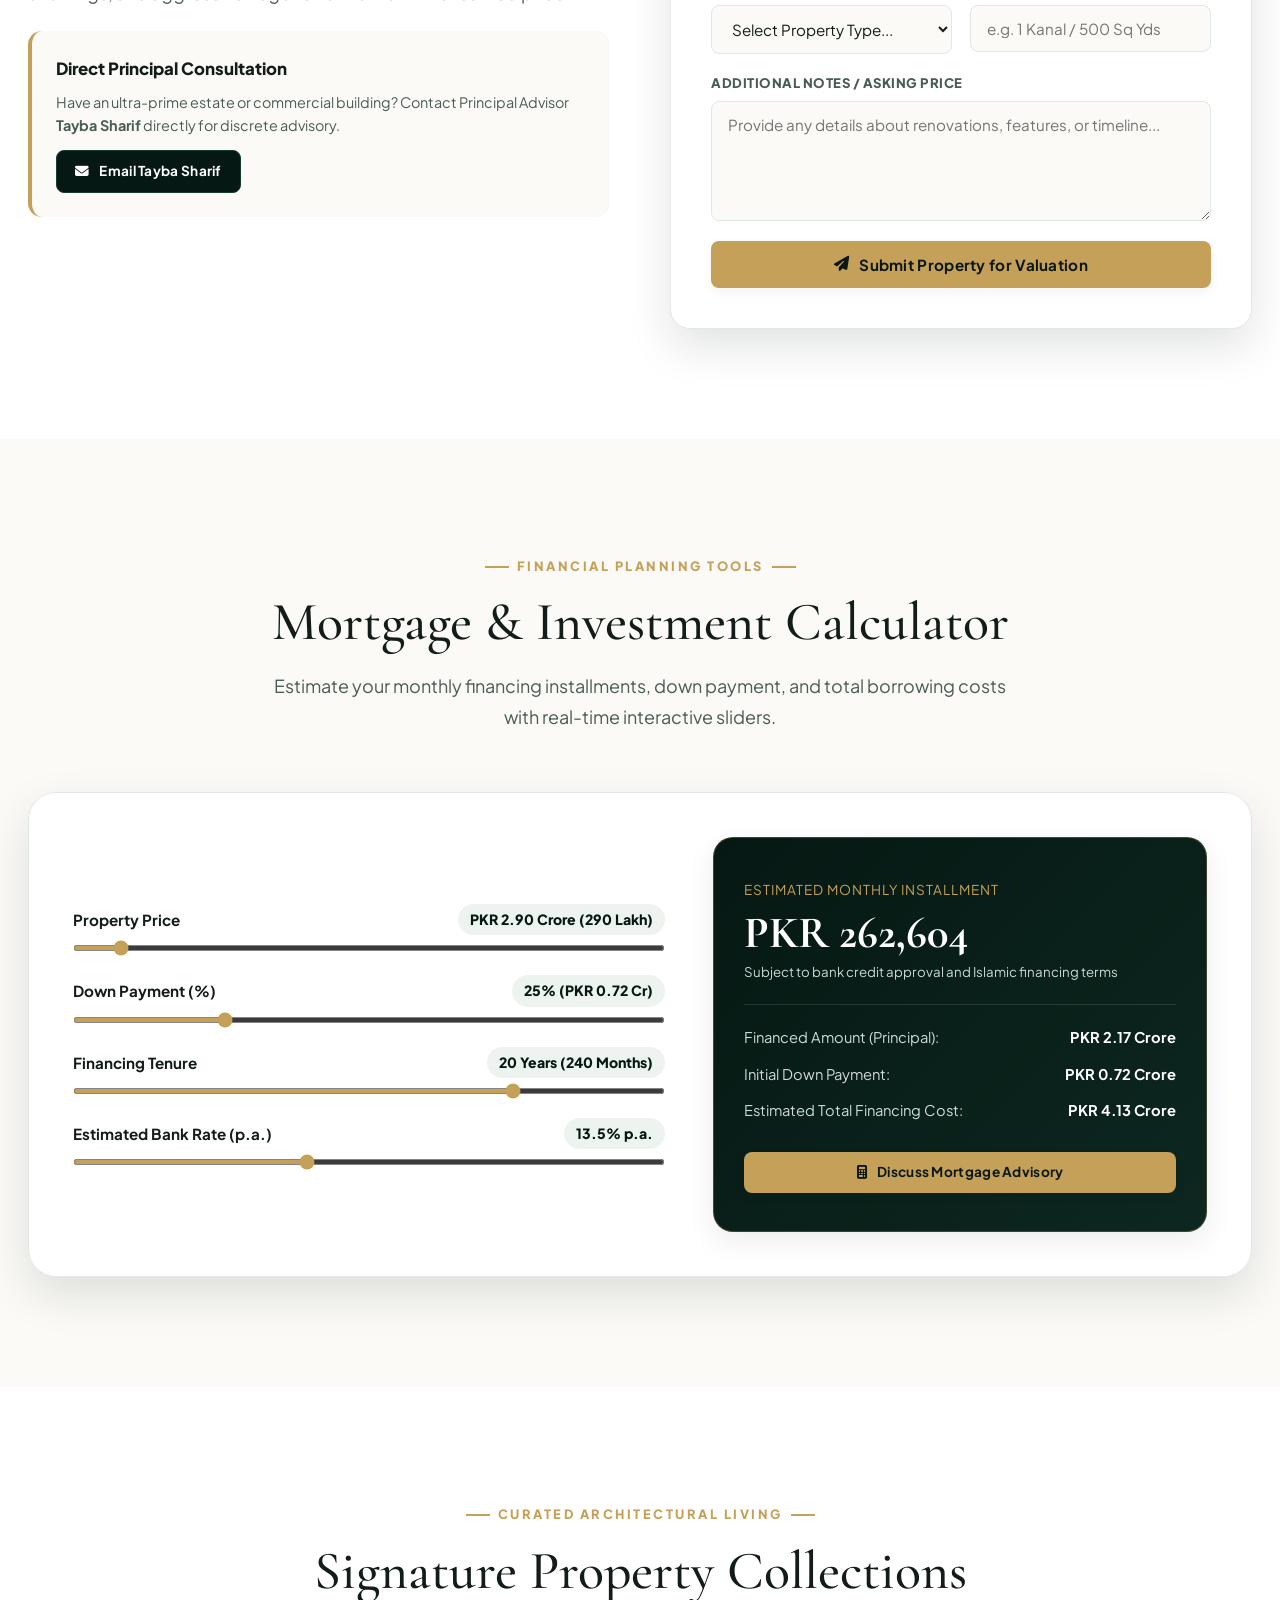
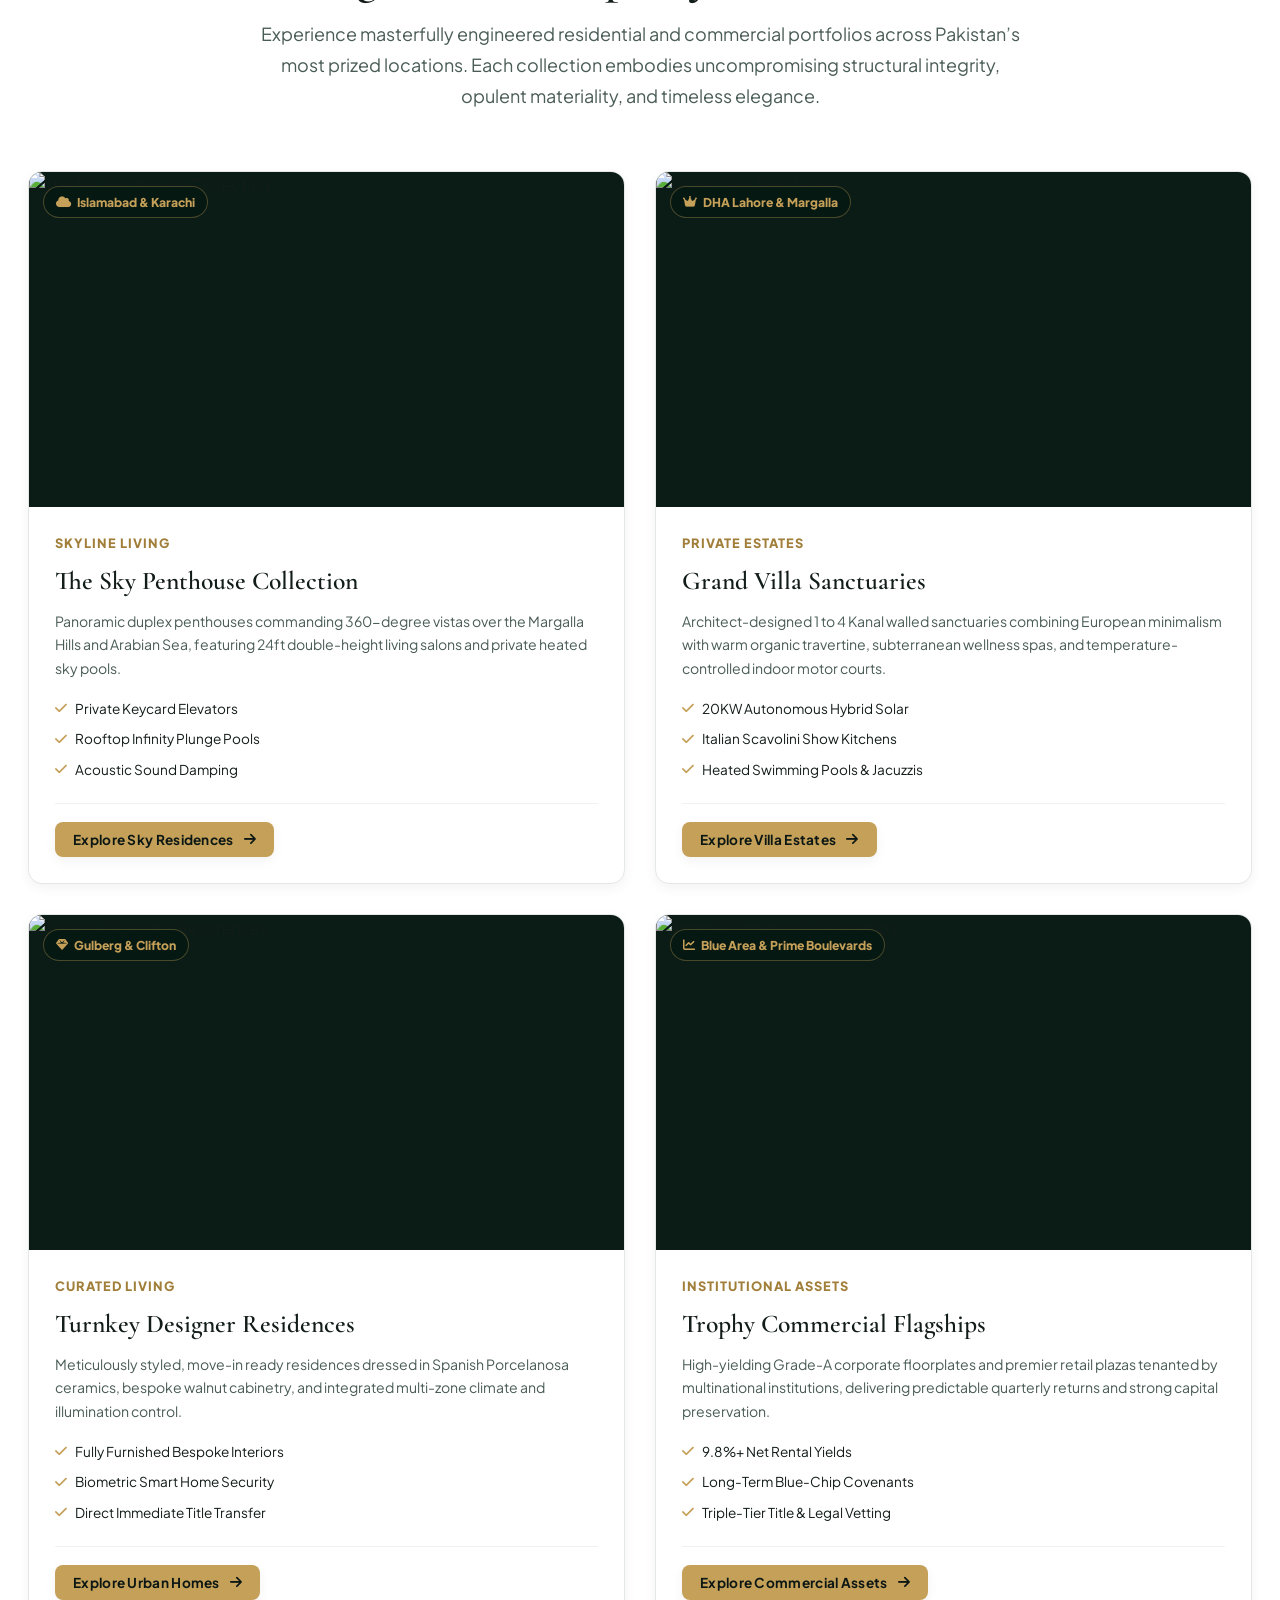
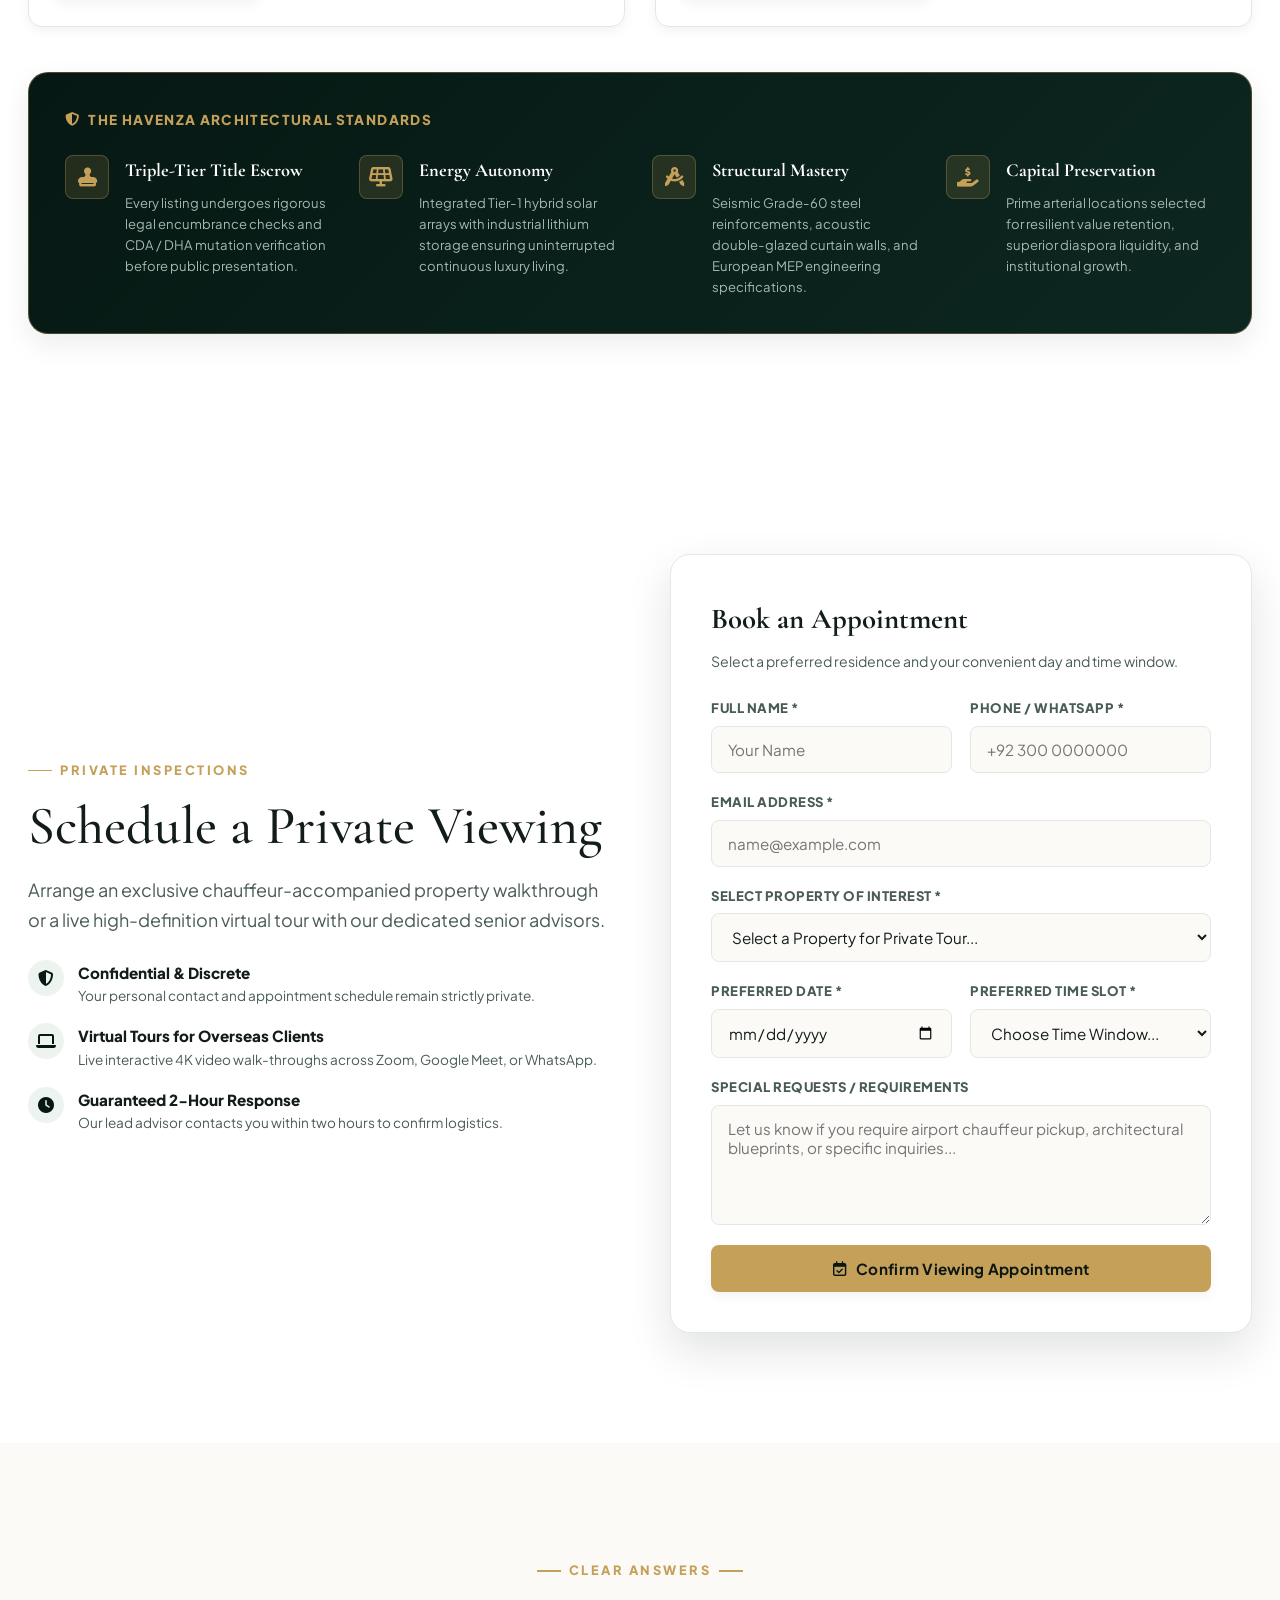
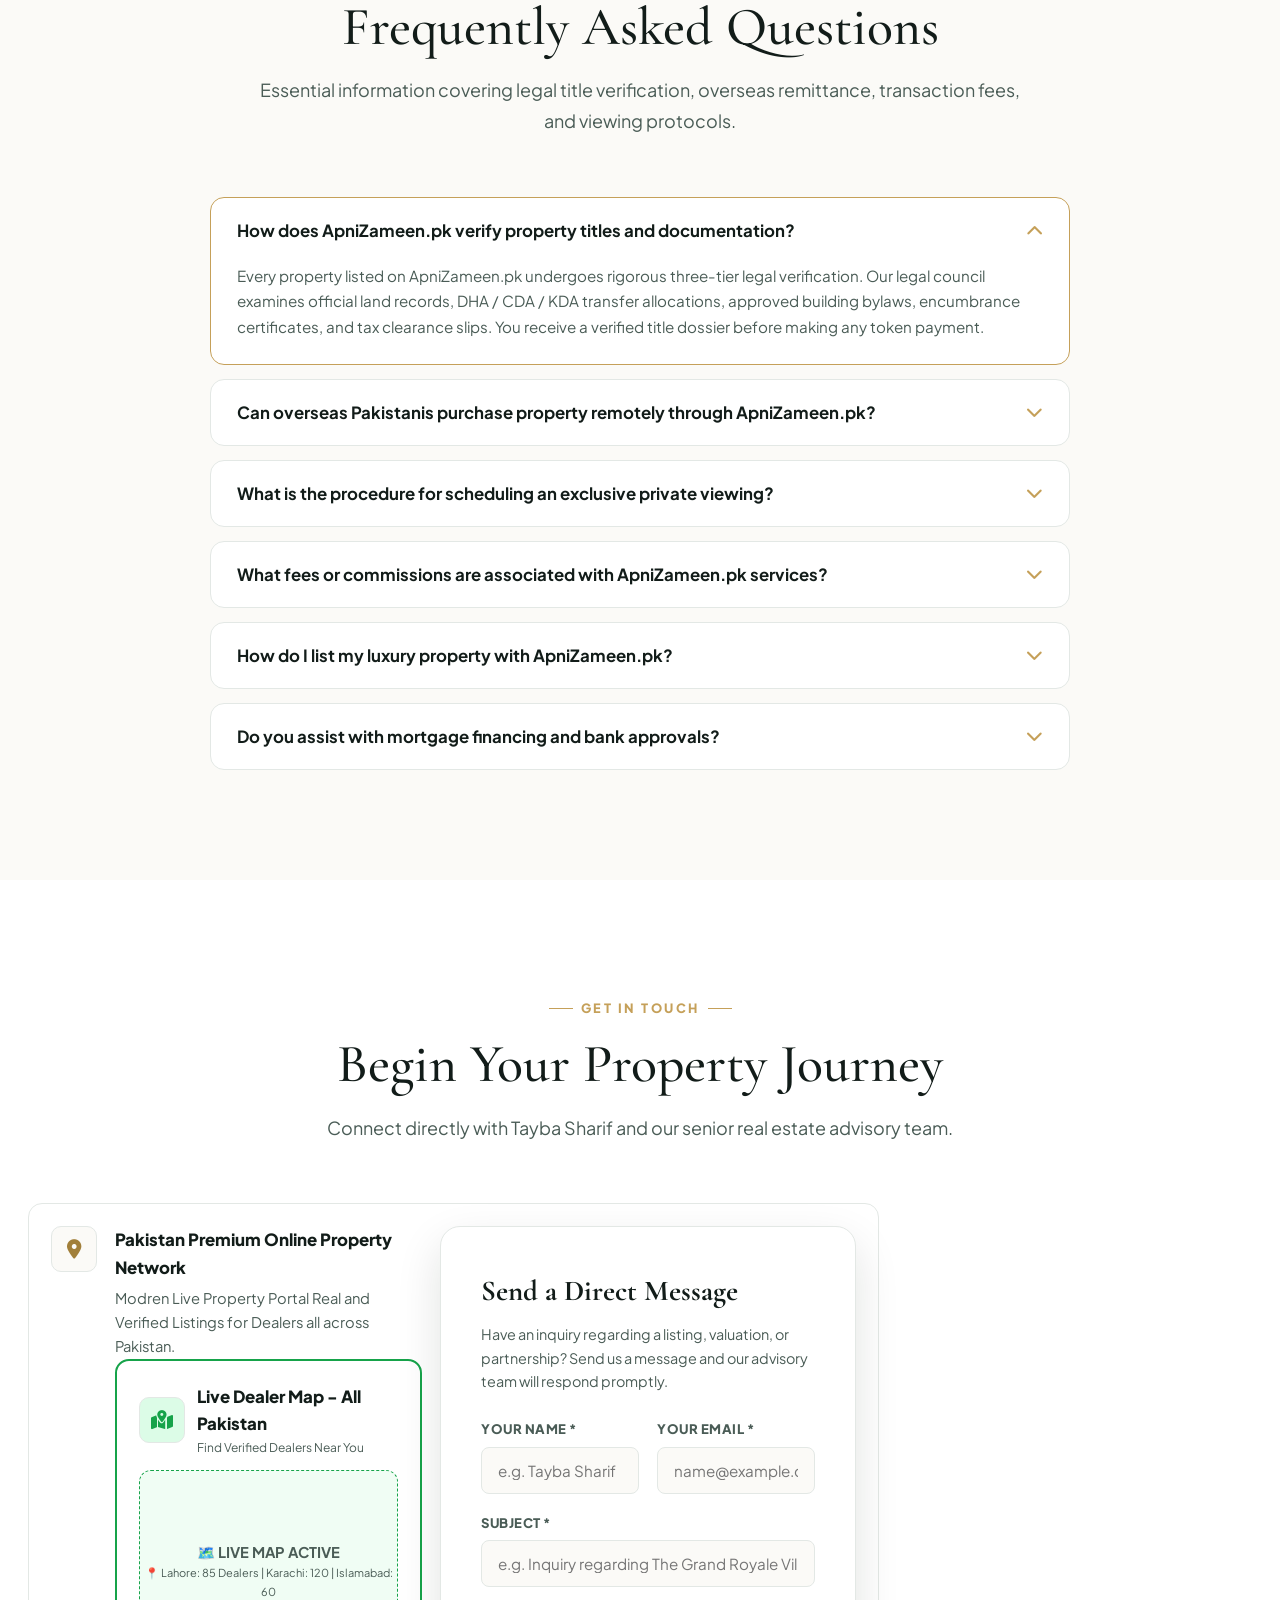
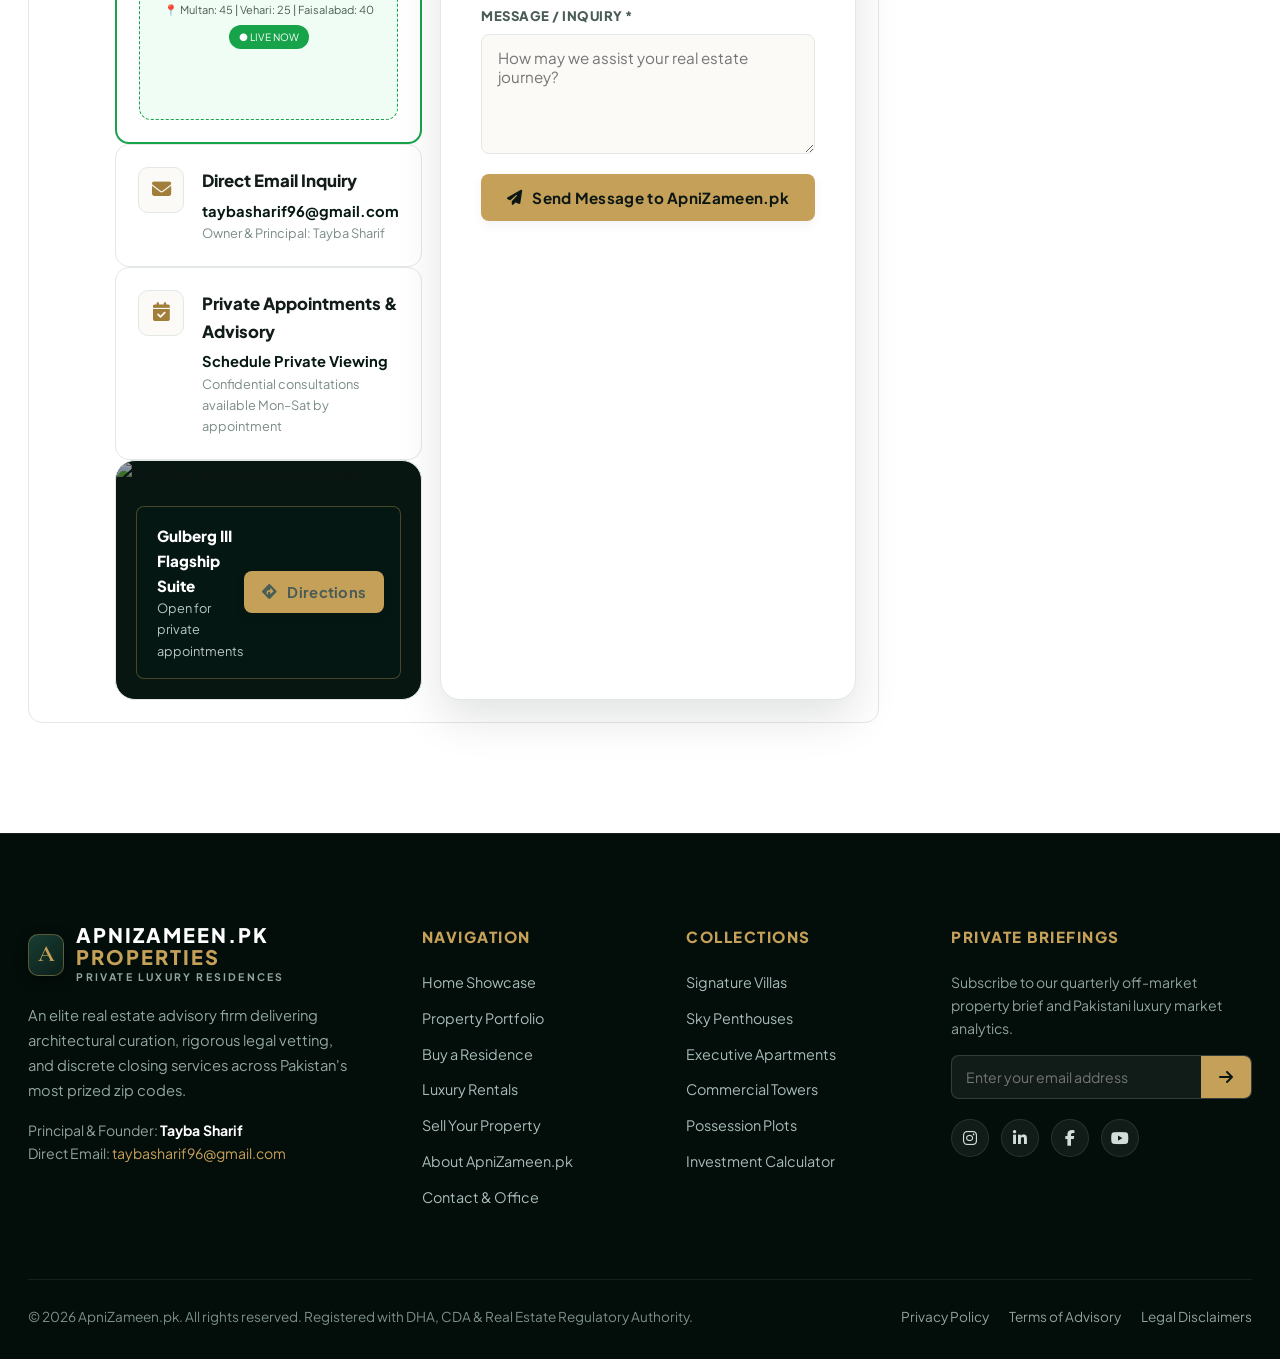
==== commit 9a85e43a: "Remove USD button from currency toggle Removed USD currency button from the currency toggle." ====
--- a/index.html
+++ b/index.html
@@ -81,8 +81,8 @@
         </a>
         <div class="currency-toggle" title="Switch Display Currency">
           <button class="currency-btn active" data-currency="PKR" onclick="HavenzaApp.setCurrency('PKR')">PKR</button>
-          <button class="currency-btn" data-currency="USD" onclick="HavenzaApp.setCurrency('USD')">USD ($)</button>
-        </div>
+        
+      </div>
       </div>
     </div>
   </div>
